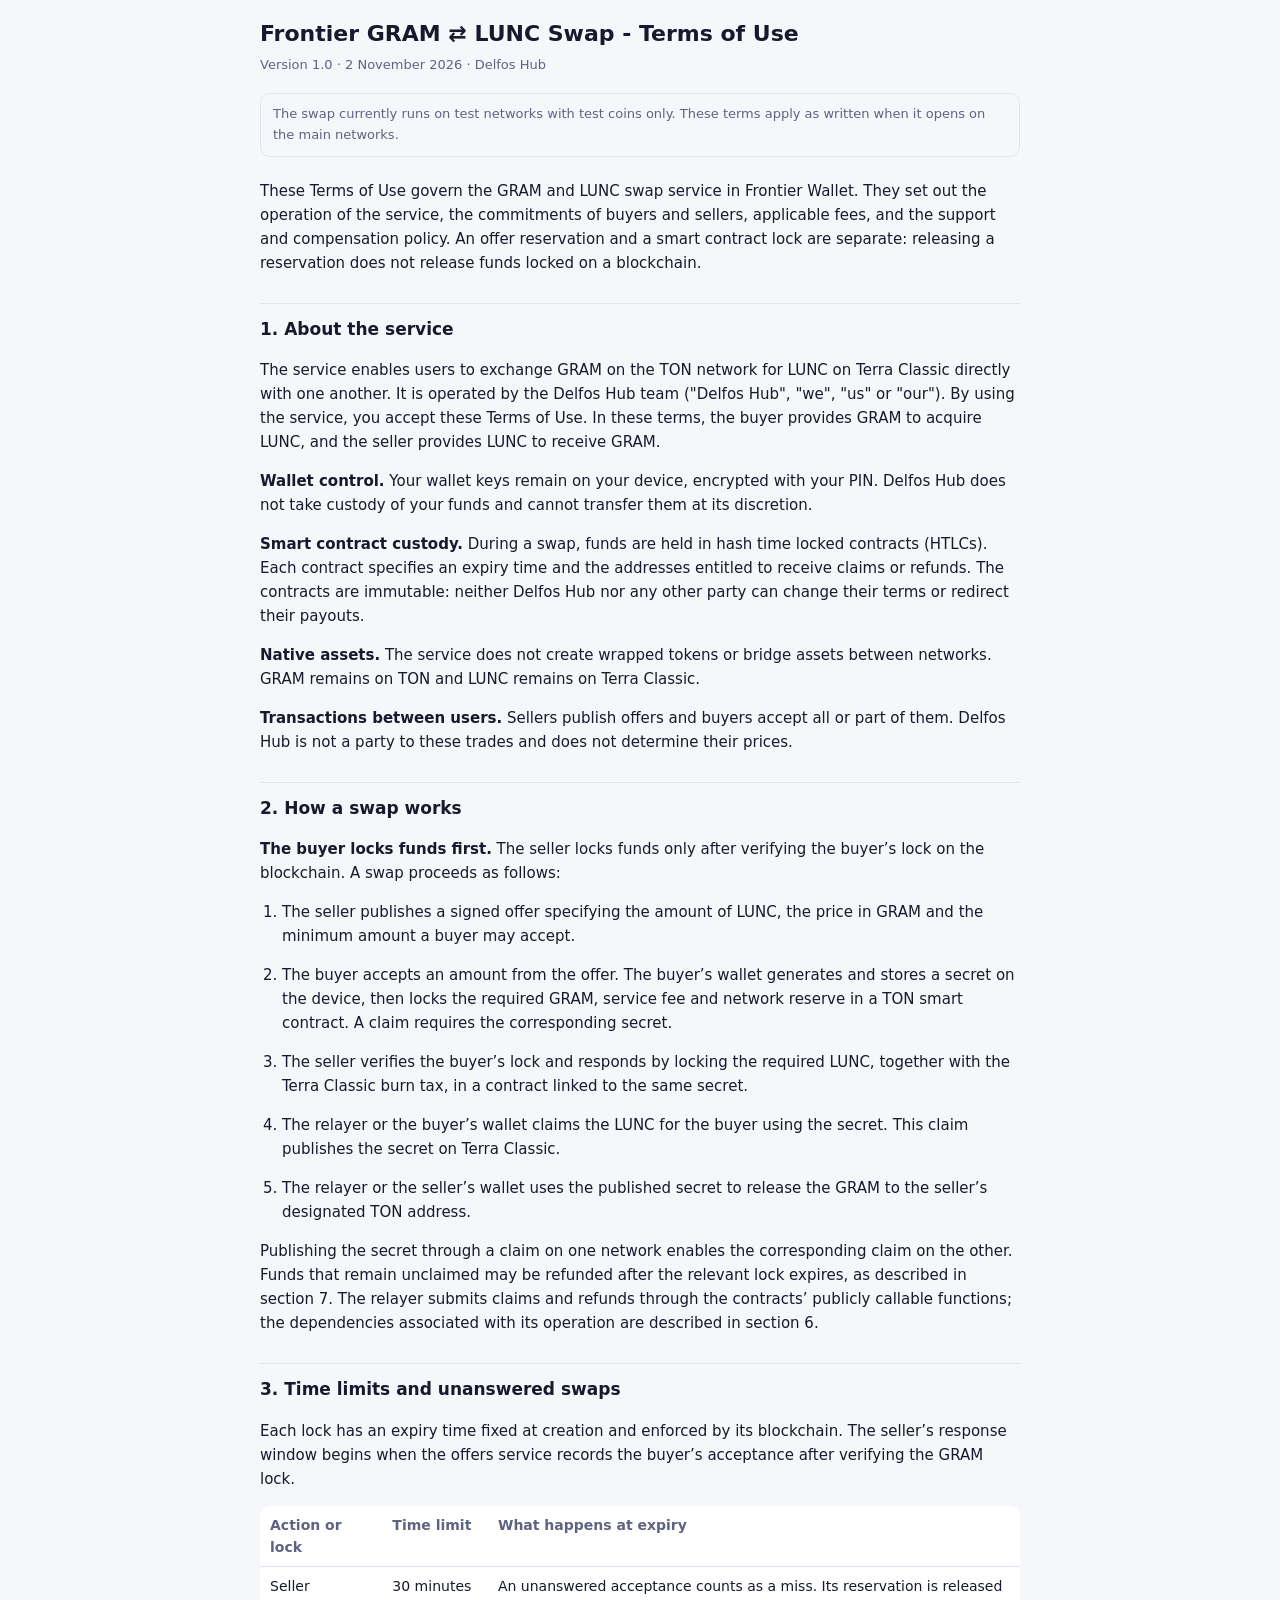
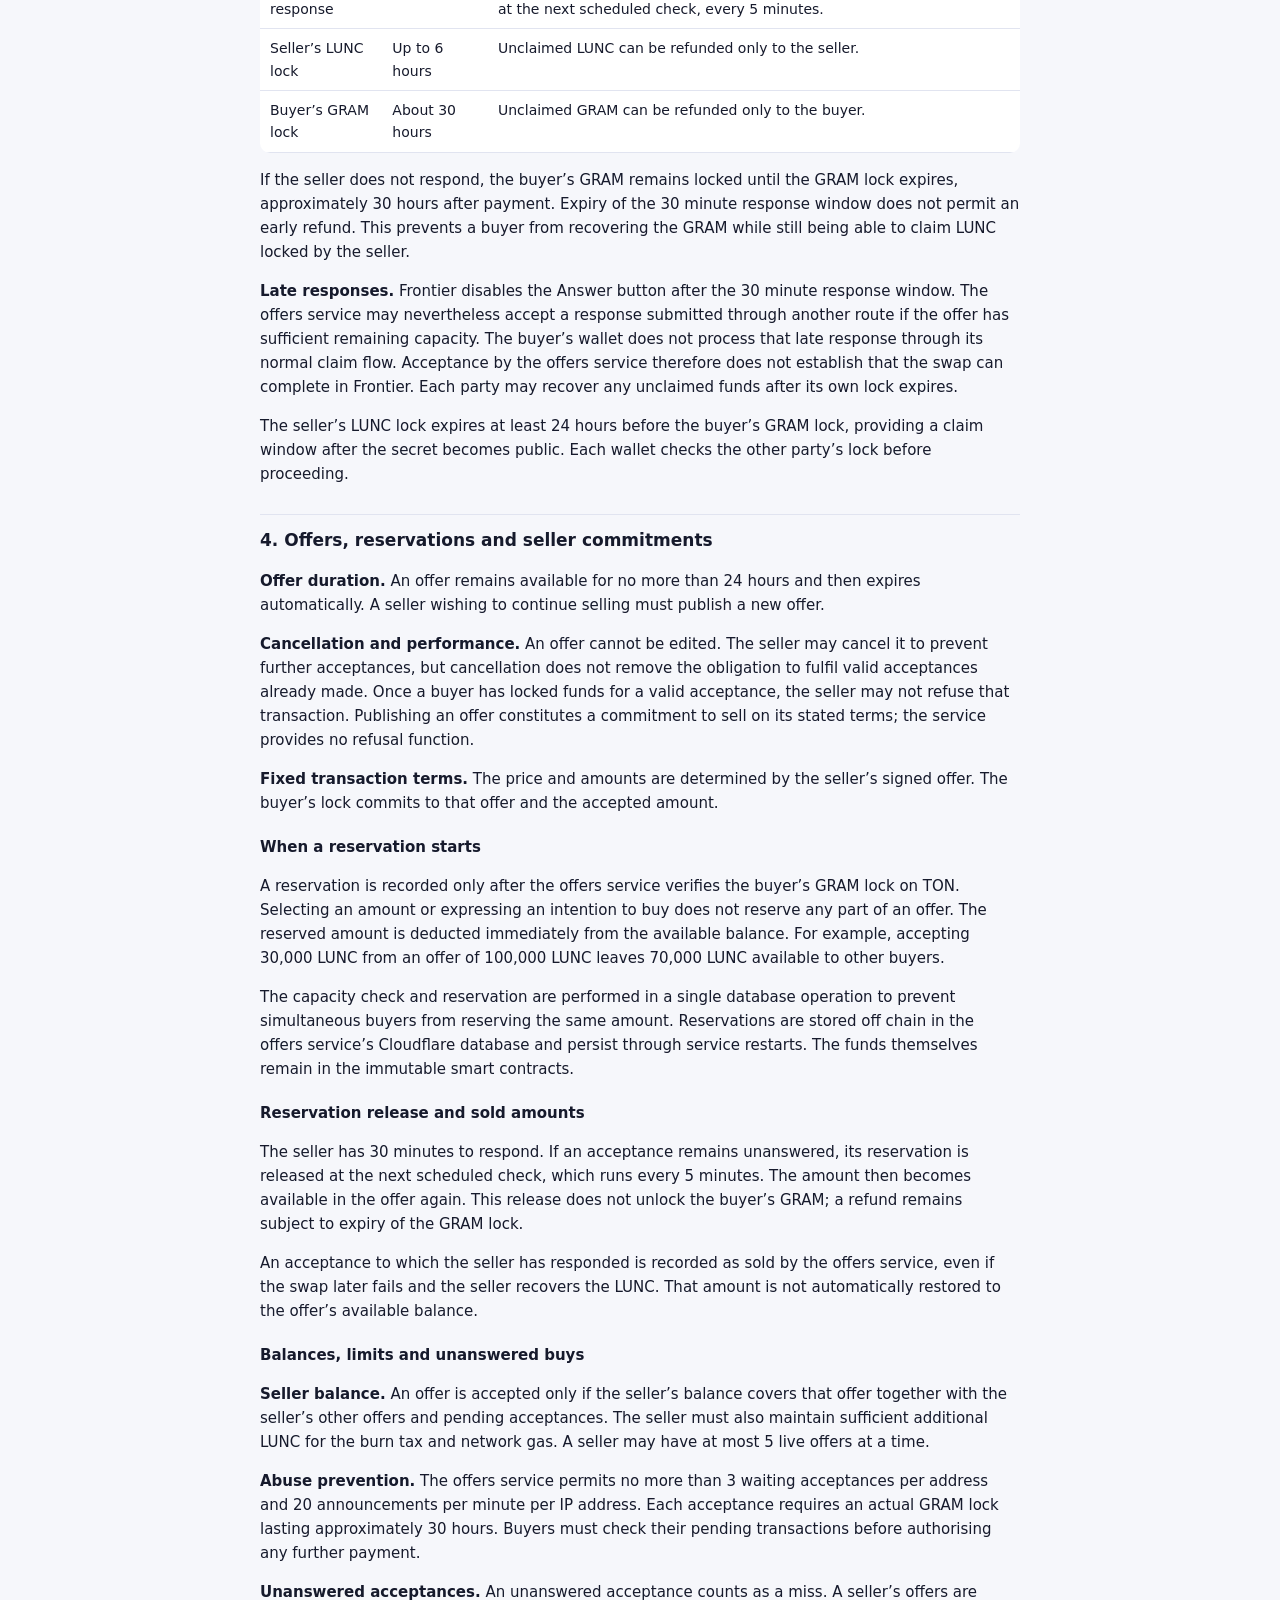
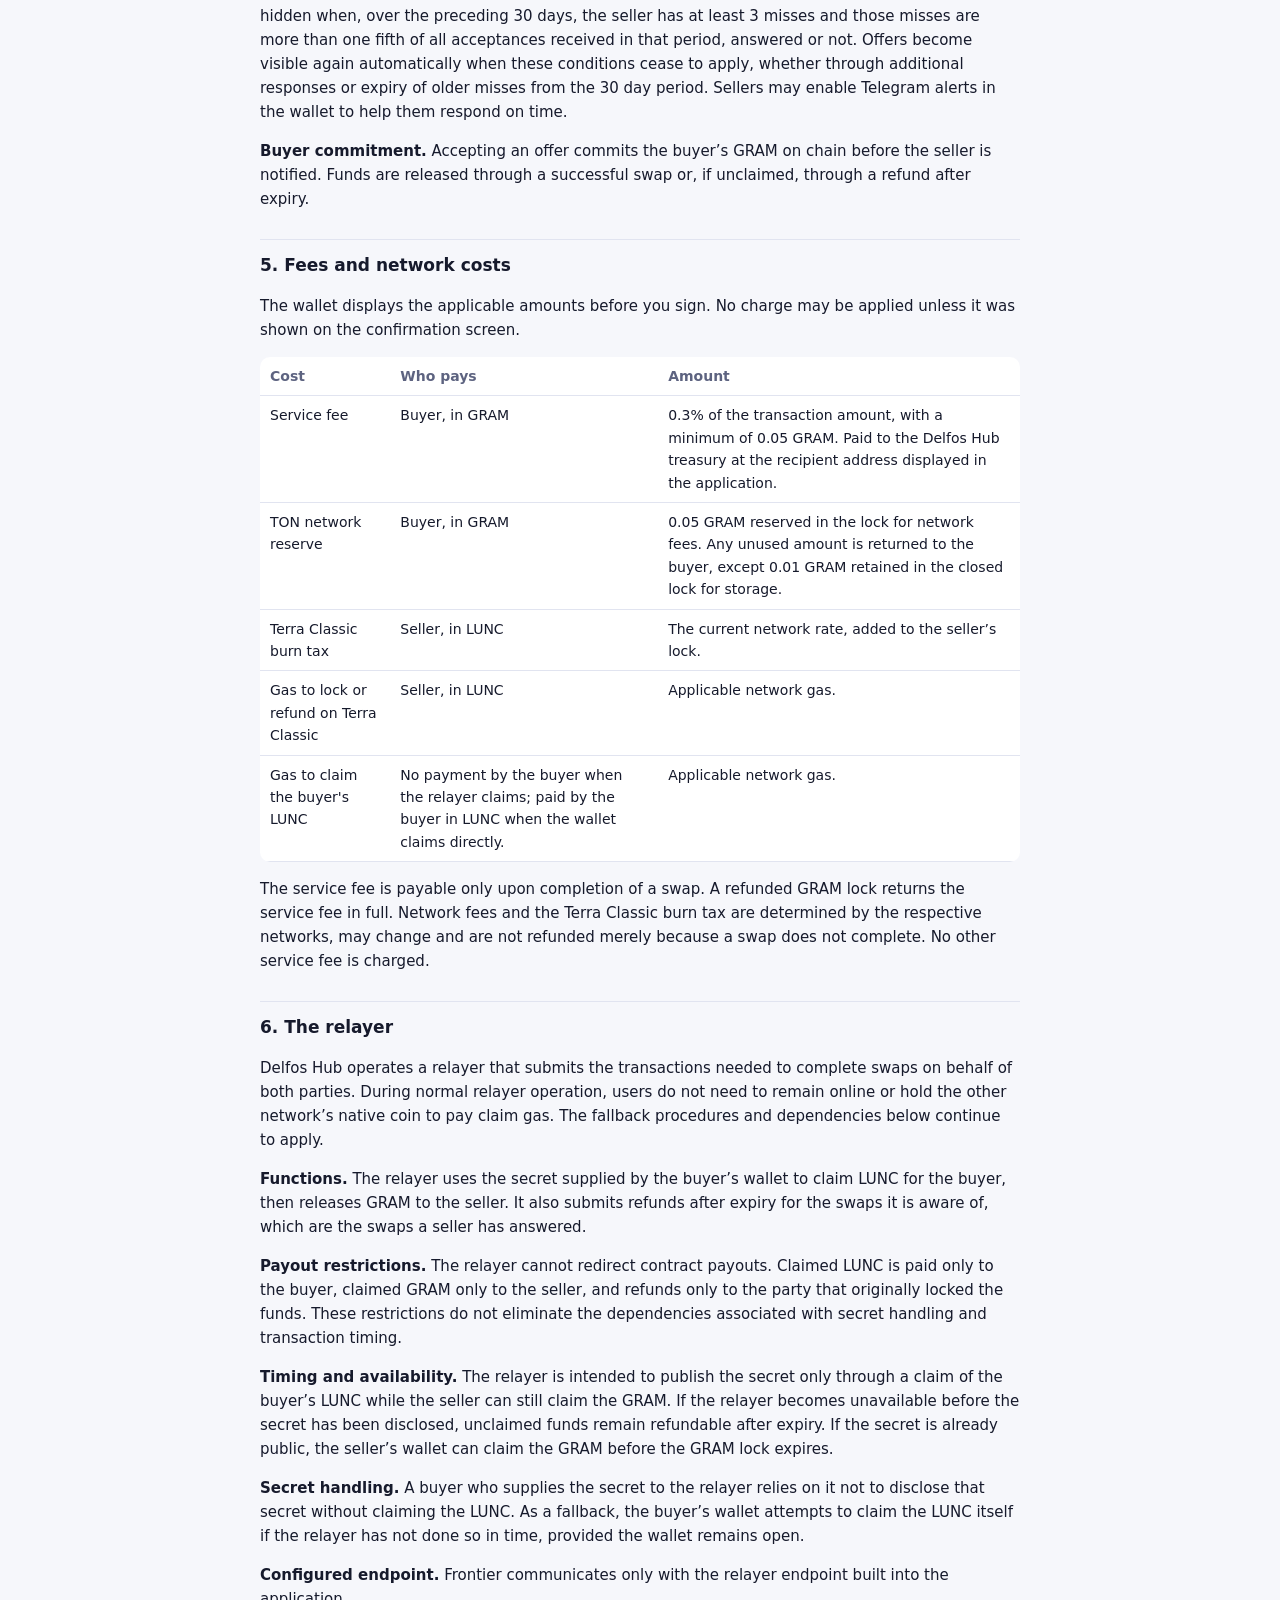
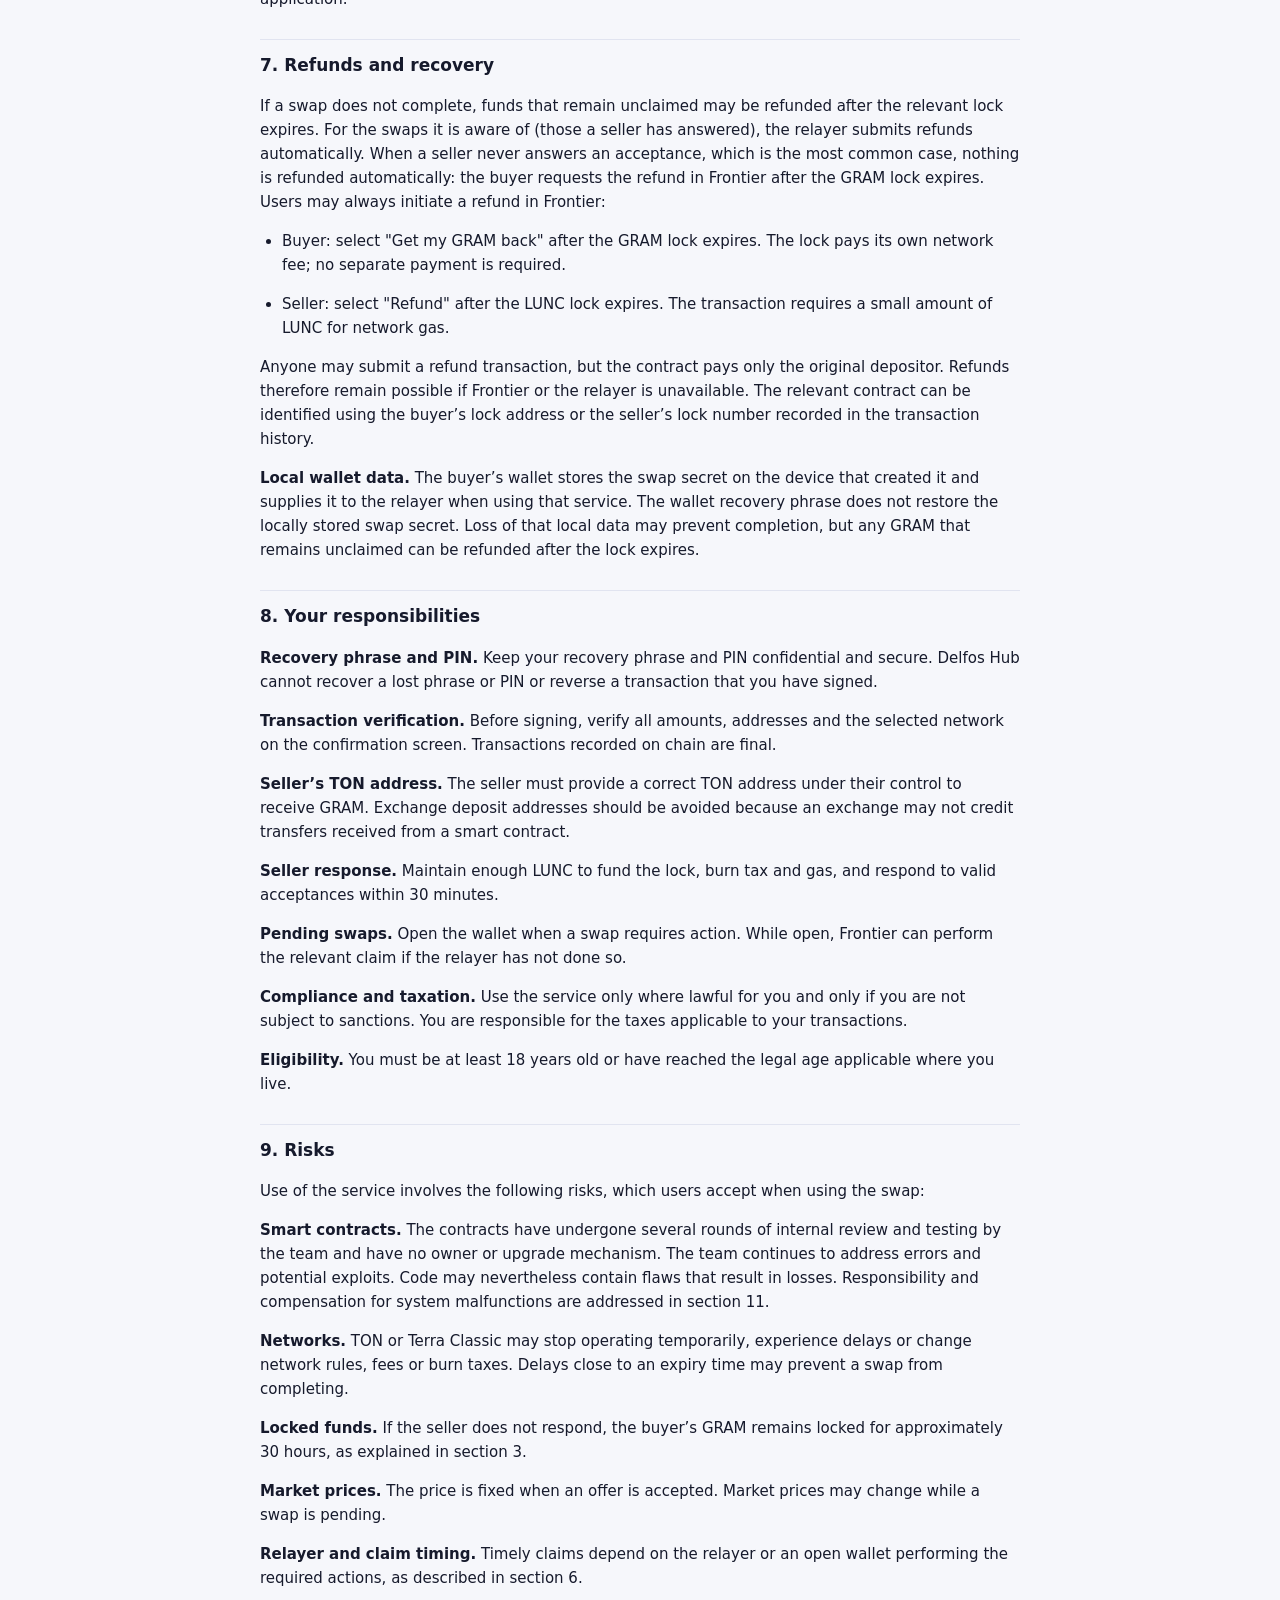
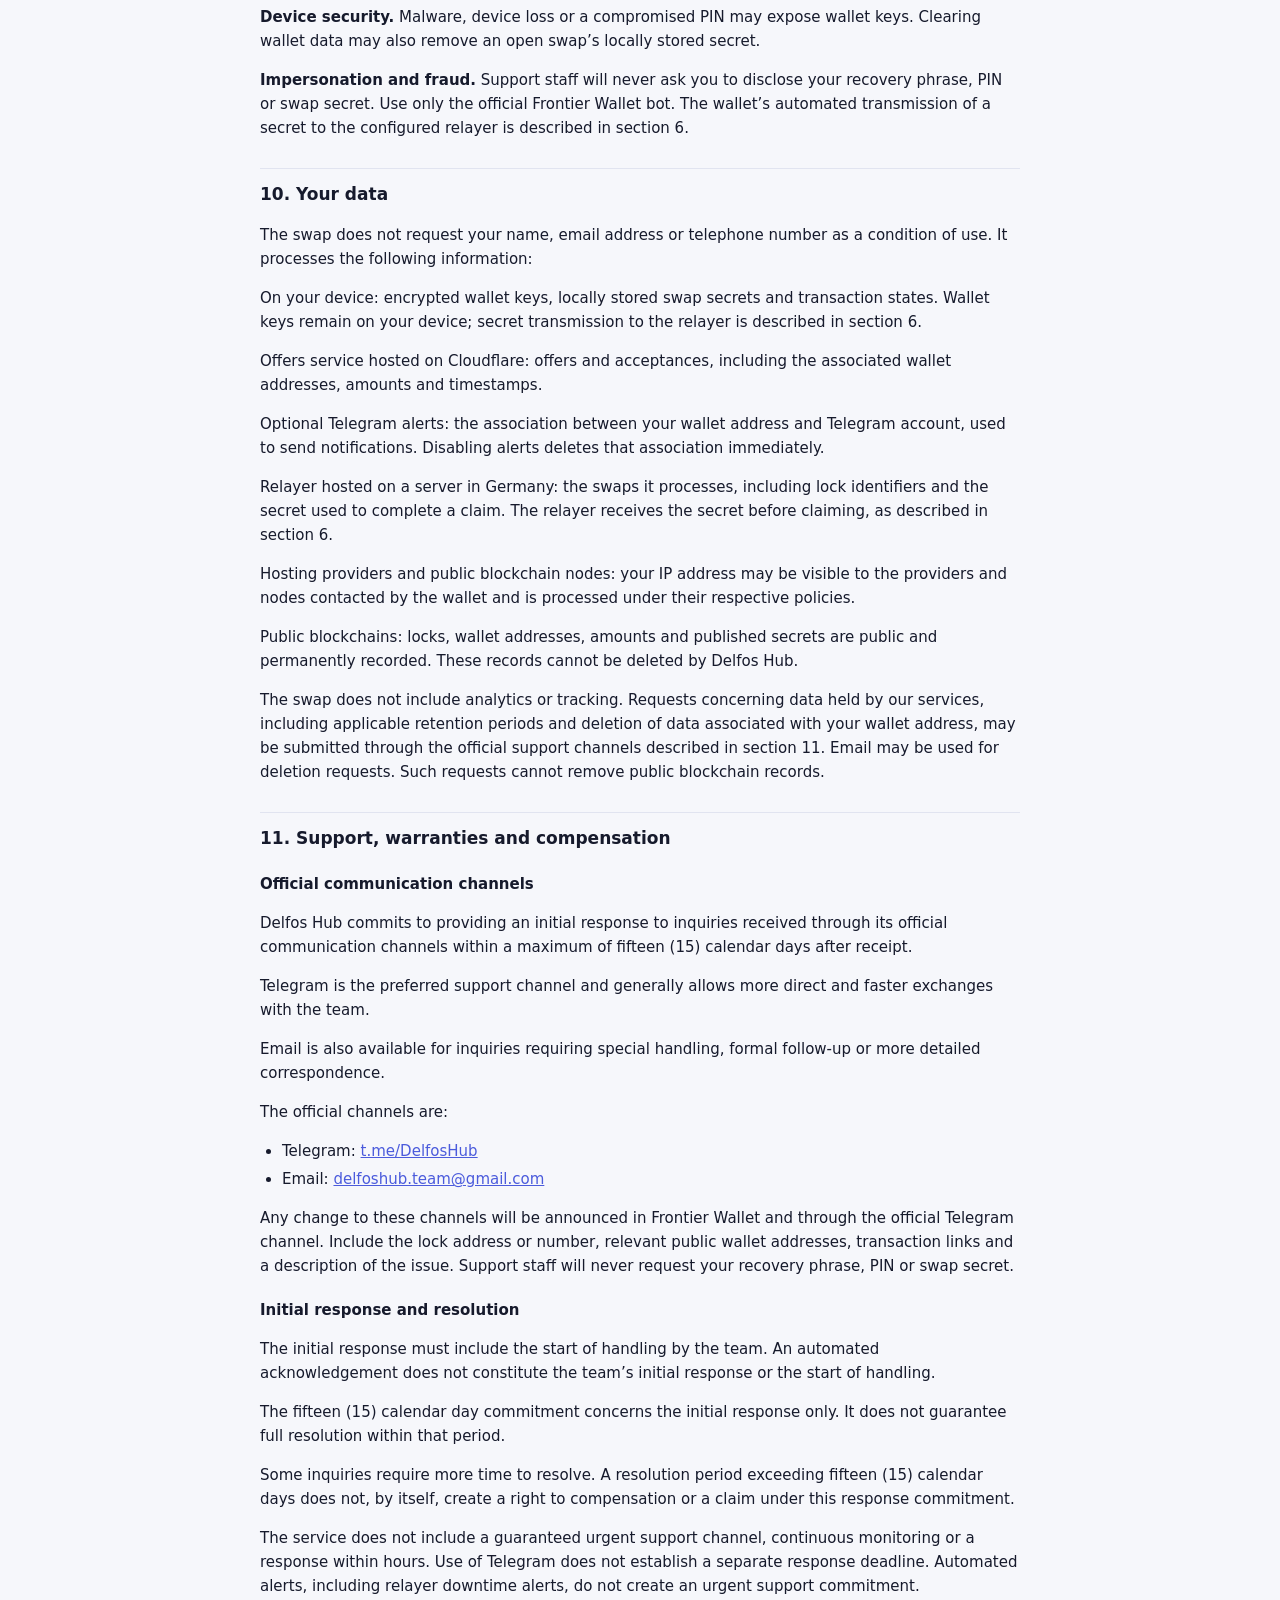
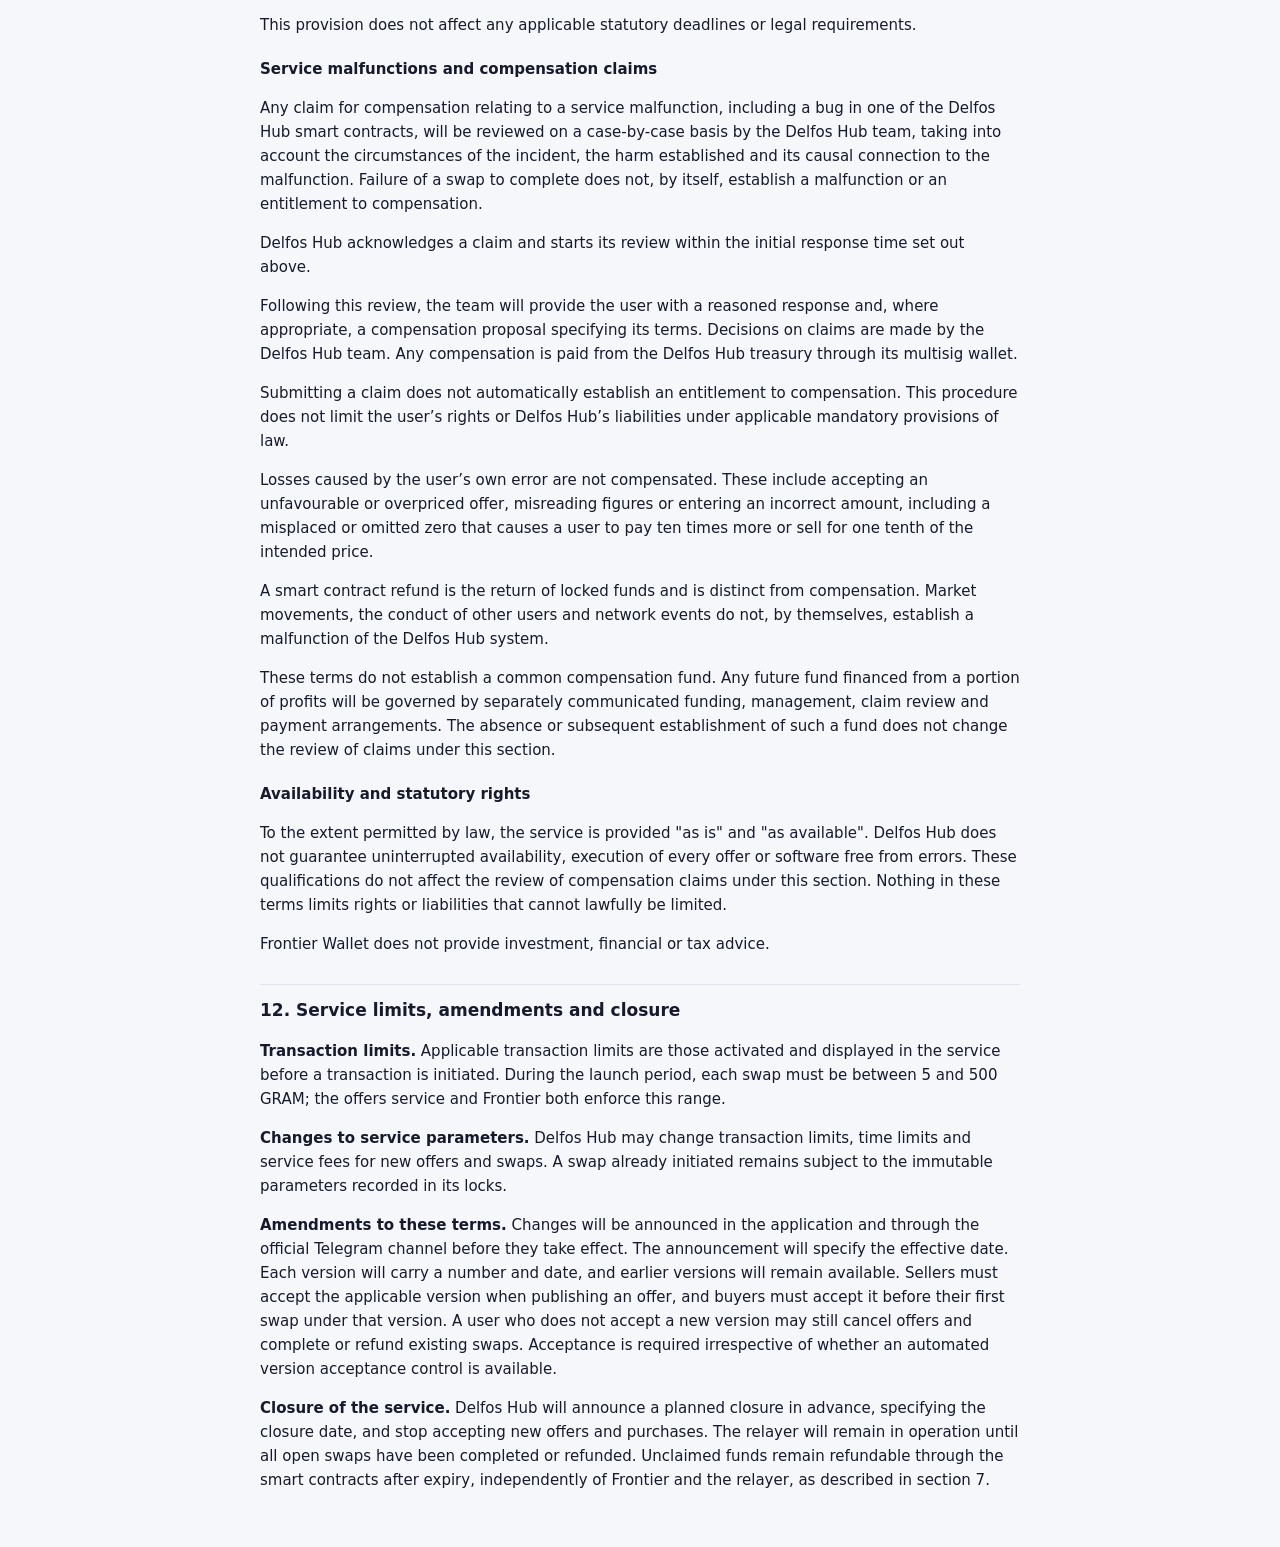
==== terms.html @ 20755d03 "Favicon from the browser extension's icons (16/32/48 and favicon.ico), the 128 one for the iPhone ho" ====
<!doctype html>
<html lang="en">
<head>
<meta charset="utf-8">
<meta name="viewport" content="width=device-width, initial-scale=1, viewport-fit=cover">
<meta name="color-scheme" content="dark light">
<title>Frontier GRAM ⇄ LUNC Swap - Terms of Use 1.0</title>
<link rel="icon" href="favicon.ico" sizes="any">
<link rel="icon" type="image/png" sizes="16x16" href="assets/icons/favicon-16.png">
<link rel="icon" type="image/png" sizes="32x32" href="assets/icons/favicon-32.png">
<link rel="icon" type="image/png" sizes="48x48" href="assets/icons/favicon-48.png">
<link rel="apple-touch-icon" href="assets/icons/favicon-128.png">
<style>
:root{--bg:#0b0d17;--card:#141828;--text:#e8eaf5;--muted:#9aa0bd;--line:#262c45;--accent:#7c8cff;--warn:#ffcf5c}
@media (prefers-color-scheme: light){:root{--bg:#f6f7fb;--card:#fff;--text:#161a2c;--muted:#5d6380;--line:#e1e4f0;--accent:#4b5bdc;--warn:#9a6a00}}
*{box-sizing:border-box}
html,body{margin:0;background:var(--bg);color:var(--text)}
body{font:15px/1.6 system-ui,-apple-system,"Segoe UI",Roboto,sans-serif;padding:calc(env(safe-area-inset-top,0px) + 20px) 16px calc(env(safe-area-inset-bottom,0px) + 40px)}
main{max-width:760px;margin:0 auto}
h1{font-size:22px;line-height:1.3;margin:0 0 6px}
.meta{color:var(--muted);font-size:13px;margin:0 0 18px}
h2{font-size:17px;margin:28px 0 8px;padding-top:12px;border-top:1px solid var(--line)}
p,li{color:var(--text)}
ul,ol{padding-left:22px}
li{margin:4px 0}
.tbl{overflow-x:auto;margin:12px 0}
table{border-collapse:collapse;width:100%;font-size:14px;background:var(--card);border-radius:10px;overflow:hidden}
th,td{text-align:left;vertical-align:top;padding:8px 10px;border-bottom:1px solid var(--line)}
th{color:var(--muted);font-weight:600}
h3{font-size:15px;margin:20px 0 6px}
.note{border:1px solid var(--line);color:var(--muted);border-radius:10px;padding:10px 12px;font-size:13px;margin:0 0 22px}
a{color:var(--accent)}
</style>
</head>
<body>
<main>
<h1>Frontier GRAM ⇄ LUNC Swap - Terms of Use</h1>
<p class="meta">Version 1.0 · 2 November 2026 · Delfos Hub</p>
<p class="note">The swap currently runs on test networks with test coins only. These terms apply as written when it opens on the main networks.</p>
<p>These Terms of Use govern the GRAM and LUNC swap service in Frontier
Wallet. They set out the operation of the service, the commitments of
buyers and sellers, applicable fees, and the support and compensation
policy. An offer reservation and a smart contract lock are separate:
releasing a reservation does not release funds locked on a
blockchain.</p>
<h2 id="1-about-the-service">1. About the service</h2>
<p>The service enables users to exchange GRAM on the TON network for
LUNC on Terra Classic directly with one another. It is operated by the
Delfos Hub team ("Delfos Hub", "we", "us" or "our"). By using the
service, you accept these Terms of Use. In these terms, the buyer
provides GRAM to acquire LUNC, and the seller provides LUNC to receive
GRAM.</p>
<p><strong>Wallet control.</strong> Your wallet keys remain on your
device, encrypted with your PIN. Delfos Hub does not take custody of
your funds and cannot transfer them at its discretion.</p>
<p><strong>Smart contract custody.</strong> During a swap, funds are
held in hash time locked contracts (HTLCs). Each contract specifies an
expiry time and the addresses entitled to receive claims or refunds. The
contracts are immutable: neither Delfos Hub nor any other party can
change their terms or redirect their payouts.</p>
<p><strong>Native assets.</strong> The service does not create wrapped
tokens or bridge assets between networks. GRAM remains on TON and LUNC
remains on Terra Classic.</p>
<p><strong>Transactions between users.</strong> Sellers publish offers
and buyers accept all or part of them. Delfos Hub is not a party to
these trades and does not determine their prices.</p>
<h2 id="2-how-a-swap-works">2. How a swap works</h2>
<p><strong>The buyer locks funds first.</strong> The seller locks funds
only after verifying the buyer’s lock on the blockchain. A swap proceeds
as follows:</p>
<ol type="1">
<li><p>The seller publishes a signed offer specifying the amount of
LUNC, the price in GRAM and the minimum amount a buyer may
accept.</p></li>
<li><p>The buyer accepts an amount from the offer. The buyer’s wallet
generates and stores a secret on the device, then locks the required
GRAM, service fee and network reserve in a TON smart contract. A claim
requires the corresponding secret.</p></li>
<li><p>The seller verifies the buyer’s lock and responds by locking the
required LUNC, together with the Terra Classic burn tax, in a contract
linked to the same secret.</p></li>
<li><p>The relayer or the buyer’s wallet claims the LUNC for the buyer
using the secret. This claim publishes the secret on Terra
Classic.</p></li>
<li><p>The relayer or the seller’s wallet uses the published secret to
release the GRAM to the seller’s designated TON address.</p></li>
</ol>
<p>Publishing the secret through a claim on one network enables the
corresponding claim on the other. Funds that remain unclaimed may be
refunded after the relevant lock expires, as described in section 7. The
relayer submits claims and refunds through the contracts’ publicly
callable functions; the dependencies associated with its operation are
described in section 6.</p>
<h2 id="3-time-limits-and-unanswered-swaps">3. Time limits and
unanswered swaps</h2>
<p>Each lock has an expiry time fixed at creation and enforced by its
blockchain. The seller’s response window begins when the offers service
records the buyer’s acceptance after verifying the GRAM lock.</p>
<div class="tbl"><table>
<thead>
<tr class="header">
<th><strong>Action or lock</strong></th>
<th><strong>Time limit</strong></th>
<th><strong>What happens at expiry</strong></th>
</tr>
</thead>
<tbody>
<tr class="odd">
<td>Seller response</td>
<td>30 minutes</td>
<td>An unanswered acceptance counts as a miss. Its reservation is
released at the next scheduled check, every 5 minutes.</td>
</tr>
<tr class="even">
<td>Seller’s LUNC lock</td>
<td>Up to 6 hours</td>
<td>Unclaimed LUNC can be refunded only to the seller.</td>
</tr>
<tr class="odd">
<td>Buyer’s GRAM lock</td>
<td>About 30 hours</td>
<td>Unclaimed GRAM can be refunded only to the buyer.</td>
</tr>
</tbody>
</table></div>
<p>If the seller does not respond, the buyer’s GRAM remains locked until
the GRAM lock expires, approximately 30 hours after payment. Expiry of
the 30 minute response window does not permit an early refund. This
prevents a buyer from recovering the GRAM while still being able to
claim LUNC locked by the seller.</p>
<p><strong>Late responses.</strong> Frontier disables the Answer button
after the 30 minute response window. The offers service may nevertheless
accept a response submitted through another route if the offer has
sufficient remaining capacity. The buyer’s wallet does not process that
late response through its normal claim flow. Acceptance by the offers
service therefore does not establish that the swap can complete in
Frontier. Each party may recover any unclaimed funds after its own lock
expires.</p>
<p>The seller’s LUNC lock expires at least 24 hours before the buyer’s
GRAM lock, providing a claim window after the secret becomes public.
Each wallet checks the other party’s lock before proceeding.</p>
<h2 id="4-offers-reservations-and-seller-commitments">4. Offers,
reservations and seller commitments</h2>
<p><strong>Offer duration.</strong> An offer remains available for no
more than 24 hours and then expires automatically. A seller wishing to
continue selling must publish a new offer.</p>
<p><strong>Cancellation and performance.</strong> An offer cannot be
edited. The seller may cancel it to prevent further acceptances, but
cancellation does not remove the obligation to fulfil valid acceptances
already made. Once a buyer has locked funds for a valid acceptance, the
seller may not refuse that transaction. Publishing an offer constitutes
a commitment to sell on its stated terms; the service provides no
refusal function.</p>
<p><strong>Fixed transaction terms.</strong> The price and amounts are
determined by the seller’s signed offer. The buyer’s lock commits to
that offer and the accepted amount.</p>
<h3 id="when-a-reservation-starts">When a reservation starts</h3>
<p>A reservation is recorded only after the offers service verifies the
buyer’s GRAM lock on TON. Selecting an amount or expressing an intention
to buy does not reserve any part of an offer. The reserved amount is
deducted immediately from the available balance. For example, accepting
30,000 LUNC from an offer of 100,000 LUNC leaves 70,000 LUNC available
to other buyers.</p>
<p>The capacity check and reservation are performed in a single database
operation to prevent simultaneous buyers from reserving the same amount.
Reservations are stored off chain in the offers service’s Cloudflare
database and persist through service restarts. The funds themselves
remain in the immutable smart contracts.</p>
<h3 id="reservation-release-and-sold-amounts">Reservation release and
sold amounts</h3>
<p>The seller has 30 minutes to respond. If an acceptance remains
unanswered, its reservation is released at the next scheduled check,
which runs every 5 minutes. The amount then becomes available in the
offer again. This release does not unlock the buyer’s GRAM; a refund
remains subject to expiry of the GRAM lock.</p>
<p>An acceptance to which the seller has responded is recorded as sold
by the offers service, even if the swap later fails and the seller
recovers the LUNC. That amount is not automatically restored to the
offer’s available balance.</p>
<h3 id="balances-limits-and-unanswered-buys">Balances, limits and
unanswered buys</h3>
<p><strong>Seller balance.</strong> An offer is accepted only if the
seller’s balance covers that offer together with the seller’s other
offers and pending acceptances. The seller must also maintain sufficient additional LUNC for the burn tax and network gas. A seller may have at most 5 live offers at a time.</p>
<p><strong>Abuse prevention.</strong> The offers service permits no more
than 3 waiting acceptances per address and 20 announcements per minute
per IP address. Each acceptance requires an actual GRAM lock lasting
approximately 30 hours. Buyers must check their pending transactions
before authorising any further payment.</p>
<p><strong>Unanswered acceptances.</strong> An unanswered acceptance
counts as a miss. A seller’s offers are hidden when, over the preceding
30 days, the seller has at least 3 misses and those misses are more than one fifth of all acceptances received in that period, answered or not. Offers become visible
again automatically when these conditions cease to apply, whether
through additional responses or expiry of older misses from the 30 day
period. Sellers may enable Telegram alerts in the wallet to help them
respond on time.</p>
<p><strong>Buyer commitment.</strong> Accepting an offer commits the
buyer’s GRAM on chain before the seller is notified. Funds are released
through a successful swap or, if unclaimed, through a refund after
expiry.</p>
<h2 id="5-fees-and-network-costs">5. Fees and network costs</h2>
<p>The wallet displays the applicable amounts before you sign. No charge
may be applied unless it was shown on the confirmation screen.</p>
<div class="tbl"><table>
<thead>
<tr class="header">
<th><strong>Cost</strong></th>
<th><strong>Who pays</strong></th>
<th><strong>Amount</strong></th>
</tr>
</thead>
<tbody>
<tr class="odd">
<td>Service fee</td>
<td>Buyer, in GRAM</td>
<td>0.3% of the transaction amount, with a minimum of 0.05 GRAM. Paid to
the Delfos Hub treasury at the recipient address displayed in the
application.</td>
</tr>
<tr class="even">
<td>TON network reserve</td>
<td>Buyer, in GRAM</td>
<td>0.05 GRAM reserved in the lock for network fees. Any unused amount
is returned to the buyer, except 0.01 GRAM retained in the closed lock
for storage.</td>
</tr>
<tr class="odd">
<td>Terra Classic burn tax</td>
<td>Seller, in LUNC</td>
<td>The current network rate, added to the seller’s lock.</td>
</tr>
<tr class="even">
<td>Gas to lock or refund on Terra Classic</td>
<td>Seller, in LUNC</td>
<td>Applicable network gas.</td>
</tr>
<tr class="odd">
<td>Gas to claim the buyer's LUNC</td>
<td>No payment by the buyer when the relayer claims; paid by the buyer
in LUNC when the wallet claims directly.</td>
<td>Applicable network gas.</td>
</tr>
</tbody>
</table></div>
<p>The service fee is payable only upon completion of a swap. A refunded
GRAM lock returns the service fee in full. Network fees and the Terra
Classic burn tax are determined by the respective networks, may change
and are not refunded merely because a swap does not complete. No other
service fee is charged.</p>
<h2 id="6-the-relayer">6. The relayer</h2>
<p>Delfos Hub operates a relayer that submits the transactions needed to
complete swaps on behalf of both parties. During normal relayer
operation, users do not need to remain online or hold the other
network’s native coin to pay claim gas. The fallback procedures and
dependencies below continue to apply.</p>
<p><strong>Functions.</strong> The relayer uses the secret supplied by
the buyer’s wallet to claim LUNC for the buyer, then releases GRAM to
the seller. It also submits refunds after expiry for the swaps it is aware of, which are the swaps a seller has answered.</p>
<p><strong>Payout restrictions.</strong> The relayer cannot redirect
contract payouts. Claimed LUNC is paid only to the buyer, claimed GRAM
only to the seller, and refunds only to the party that originally locked
the funds. These restrictions do not eliminate the dependencies
associated with secret handling and transaction timing.</p>
<p><strong>Timing and availability.</strong> The relayer is intended to
publish the secret only through a claim of the buyer’s LUNC while the
seller can still claim the GRAM. If the relayer becomes unavailable
before the secret has been disclosed, unclaimed funds remain refundable
after expiry. If the secret is already public, the seller’s wallet can
claim the GRAM before the GRAM lock expires.</p>
<p><strong>Secret handling.</strong> A buyer who supplies the secret to
the relayer relies on it not to disclose that secret without claiming
the LUNC. As a fallback, the buyer’s wallet attempts to claim the LUNC
itself if the relayer has not done so in time, provided the wallet
remains open.</p>
<p><strong>Configured endpoint.</strong> Frontier communicates only with
the relayer endpoint built into the application.</p>
<h2 id="7-refunds-and-recovery">7. Refunds and recovery</h2>
<p>If a swap does not complete, funds that remain unclaimed may be
refunded after the relevant lock expires. For the swaps it is aware of (those a seller has answered), the relayer submits refunds automatically. When a seller never answers an acceptance, which is the most common case, nothing is refunded automatically: the buyer requests the refund in Frontier after the GRAM lock expires. Users may always initiate a refund in Frontier:</p>
<ul>
<li><p>Buyer: select "Get my GRAM back" after the GRAM lock expires. The
lock pays its own network fee; no separate payment is required.</p></li>
<li><p>Seller: select "Refund" after the LUNC lock expires. The
transaction requires a small amount of LUNC for network gas.</p></li>
</ul>
<p>Anyone may submit a refund transaction, but the contract pays only
the original depositor. Refunds therefore remain possible if Frontier or
the relayer is unavailable. The relevant contract can be identified
using the buyer’s lock address or the seller’s lock number recorded in
the transaction history.</p>
<p><strong>Local wallet data.</strong> The buyer’s wallet stores the
swap secret on the device that created it and supplies it to the relayer
when using that service. The wallet recovery phrase does not restore the
locally stored swap secret. Loss of that local data may prevent
completion, but any GRAM that remains unclaimed can be refunded after
the lock expires.</p>
<h2 id="8-your-responsibilities">8. Your responsibilities</h2>
<p><strong>Recovery phrase and PIN.</strong> Keep your recovery phrase
and PIN confidential and secure. Delfos Hub cannot recover a lost phrase
or PIN or reverse a transaction that you have signed.</p>
<p><strong>Transaction verification.</strong> Before signing, verify all
amounts, addresses and the selected network on the confirmation screen.
Transactions recorded on chain are final.</p>
<p><strong>Seller’s TON address.</strong> The seller must provide a
correct TON address under their control to receive GRAM. Exchange
deposit addresses should be avoided because an exchange may not credit
transfers received from a smart contract.</p>
<p><strong>Seller response.</strong> Maintain enough LUNC to fund the
lock, burn tax and gas, and respond to valid acceptances within 30
minutes.</p>
<p><strong>Pending swaps.</strong> Open the wallet when a swap requires
action. While open, Frontier can perform the relevant claim if the
relayer has not done so.</p>
<p><strong>Compliance and taxation.</strong> Use the service only where
lawful for you and only if you are not subject to sanctions. You are
responsible for the taxes applicable to your transactions.</p>
<p><strong>Eligibility.</strong> You must be at least 18 years old or
have reached the legal age applicable where you live.</p>
<h2 id="9-risks">9. Risks</h2>
<p>Use of the service involves the following risks, which users accept
when using the swap:</p>
<p><strong>Smart contracts.</strong> The contracts have undergone
several rounds of internal review and testing by the team and have no
owner or upgrade mechanism. The team continues to address errors and
potential exploits. Code may nevertheless contain flaws that result in
losses. Responsibility and compensation for system malfunctions are
addressed in section 11.</p>
<p><strong>Networks.</strong> TON or Terra Classic may stop operating
temporarily, experience delays or change network rules, fees or burn
taxes. Delays close to an expiry time may prevent a swap from
completing.</p>
<p><strong>Locked funds.</strong> If the seller does not respond, the
buyer’s GRAM remains locked for approximately 30 hours, as explained in
section 3.</p>
<p><strong>Market prices.</strong> The price is fixed when an offer is
accepted. Market prices may change while a swap is pending.</p>
<p><strong>Relayer and claim timing.</strong> Timely claims depend on
the relayer or an open wallet performing the required actions, as
described in section 6.</p>
<p><strong>Device security.</strong> Malware, device loss or a
compromised PIN may expose wallet keys. Clearing wallet data may also
remove an open swap’s locally stored secret.</p>
<p><strong>Impersonation and fraud.</strong> Support staff will never
ask you to disclose your recovery phrase, PIN or swap secret. Use only
the official Frontier Wallet bot. The wallet’s automated transmission of
a secret to the configured relayer is described in section 6.</p>
<h2 id="10-your-data">10. Your data</h2>
<p>The swap does not request your name, email address or telephone
number as a condition of use. It processes the following
information:</p>
<p>On your device: encrypted wallet keys, locally stored swap secrets
and transaction states. Wallet keys remain on your device; secret
transmission to the relayer is described in section 6.</p>
<p>Offers service hosted on Cloudflare: offers and acceptances,
including the associated wallet addresses, amounts and timestamps.</p>
<p>Optional Telegram alerts: the association between your wallet address
and Telegram account, used to send notifications. Disabling alerts
deletes that association immediately.</p>
<p>Relayer hosted on a server in Germany: the swaps it processes,
including lock identifiers and the secret used to complete a claim. The
relayer receives the secret before claiming, as described in section
6.</p>
<p>Hosting providers and public blockchain nodes: your IP address may be
visible to the providers and nodes contacted by the wallet and is
processed under their respective policies.</p>
<p>Public blockchains: locks, wallet addresses, amounts and published
secrets are public and permanently recorded. These records cannot be
deleted by Delfos Hub.</p>
<p>The swap does not include analytics or tracking. Requests concerning
data held by our services, including applicable retention periods and
deletion of data associated with your wallet address, may be submitted
through the official support channels described in section 11. Email may
be used for deletion requests. Such requests cannot remove public
blockchain records.</p>
<h2 id="11-support-warranties-and-compensation">11. Support, warranties
and compensation</h2>
<h3 id="official-communication-channels">Official communication
channels</h3>
<p>Delfos Hub commits to providing an initial response to inquiries
received through its official communication channels within a maximum of
fifteen (15) calendar days after receipt.</p>
<p>Telegram is the preferred support channel and generally allows more
direct and faster exchanges with the team.</p>
<p>Email is also available for inquiries requiring special handling,
formal follow-up or more detailed correspondence.</p>
<p>The official channels are:</p>
<ul>
<li>Telegram: <a href="https://t.me/DelfosHub">t.me/DelfosHub</a></li>
<li>Email: <a href="mailto:delfoshub.team@gmail.com">delfoshub.team@gmail.com</a></li>
</ul>
<p>Any change to these channels will be announced in Frontier Wallet and
through the official Telegram channel. Include the lock address or
number, relevant public wallet addresses, transaction links and a
description of the issue. Support staff will never request your
recovery phrase, PIN or swap secret.</p>
<h3 id="initial-response-and-resolution">Initial response and
resolution</h3>
<p>The initial response must include the start of handling by the team.
An automated acknowledgement does not constitute the team’s initial
response or the start of handling.</p>
<p>The fifteen (15) calendar day commitment concerns the initial
response only. It does not guarantee full resolution within that
period.</p>
<p>Some inquiries require more time to resolve. A resolution period
exceeding fifteen (15) calendar days does not, by itself, create a right
to compensation or a claim under this response commitment.</p>
<p>The service does not include a guaranteed urgent support channel,
continuous monitoring or a response within hours. Use of Telegram does
not establish a separate response deadline. Automated alerts, including
relayer downtime alerts, do not create an urgent support commitment.</p>
<p>This provision does not affect any applicable statutory deadlines or
legal requirements.</p>
<h3 id="service-malfunctions-and-compensation-claims">Service
malfunctions and compensation claims</h3>
<p>Any claim for compensation relating to a service malfunction,
including a bug in one of the Delfos Hub smart contracts, will be
reviewed on a case-by-case basis by the Delfos Hub team, taking into
account the circumstances of the incident, the harm established and its
causal connection to the malfunction. Failure of a swap to complete
does not, by itself, establish a malfunction or an entitlement to
compensation.</p>
<p>Delfos Hub acknowledges a claim and starts its review within the
initial response time set out above.</p>
<p>Following this review, the team will provide the user with a reasoned
response and, where appropriate, a compensation proposal specifying its
terms. Decisions on claims are made by the Delfos Hub team. Any
compensation is paid from the Delfos Hub treasury through its multisig
wallet.</p>
<p>Submitting a claim does not automatically establish an entitlement to
compensation. This procedure does not limit the user’s rights or Delfos
Hub’s liabilities under applicable mandatory provisions of law.</p>
<p>Losses caused by the user’s own error are not compensated. These
include accepting an unfavourable or overpriced offer, misreading
figures or entering an incorrect amount, including a misplaced or
omitted zero that causes a user to pay ten times more or sell for one
tenth of the intended price.</p>
<p>A smart contract refund is the return of locked funds and is distinct
from compensation. Market movements, the conduct of other users and
network events do not, by themselves, establish a malfunction of the
Delfos Hub system.</p>
<p>These terms do not establish a common compensation fund. Any future
fund financed from a portion of profits will be governed by separately
communicated funding, management, claim review and payment arrangements.
The absence or subsequent establishment of such a fund does not change
the review of claims under this section.</p>
<h3 id="availability-and-statutory-rights">Availability and statutory
rights</h3>
<p>To the extent permitted by law, the service is provided "as is" and
"as available". Delfos Hub does not guarantee uninterrupted
availability, execution of every offer or software free from errors.
These qualifications do not affect the review of compensation claims
under this section. Nothing in these terms limits rights or
liabilities that cannot lawfully be limited.</p>
<p>Frontier Wallet does not provide investment, financial or tax
advice.</p>
<h2 id="12-service-limits-amendments-and-closure">12. Service limits,
amendments and closure</h2>
<p><strong>Transaction limits.</strong> Applicable transaction limits
are those activated and displayed in the service before a transaction is
initiated. During the launch period, each swap must be between 5 and 500 GRAM; the offers service and Frontier both enforce this range.</p>
<p><strong>Changes to service parameters.</strong> Delfos Hub may change
transaction limits, time limits and service fees for new offers and
swaps. A swap already initiated remains subject to the immutable
parameters recorded in its locks.</p>
<p><strong>Amendments to these terms.</strong> Changes will be announced
in the application and through the official Telegram channel before they
take effect. The announcement will specify the effective date. Each
version will carry a number and date, and earlier versions will remain
available. Sellers must accept the applicable version when publishing an
offer, and buyers must accept it before their first swap under that
version. A user who does not accept a new version may still cancel
offers and complete or refund existing swaps. Acceptance is required
irrespective of whether an automated version acceptance control is
available.</p>
<p><strong>Closure of the service.</strong> Delfos Hub will announce a
planned closure in advance, specifying the closure date, and stop
accepting new offers and purchases. The relayer will remain in operation
until all open swaps have been completed or refunded. Unclaimed funds
remain refundable through the smart contracts after expiry,
independently of Frontier and the relayer, as described in section
7.</p>

</main>
</body>
</html>
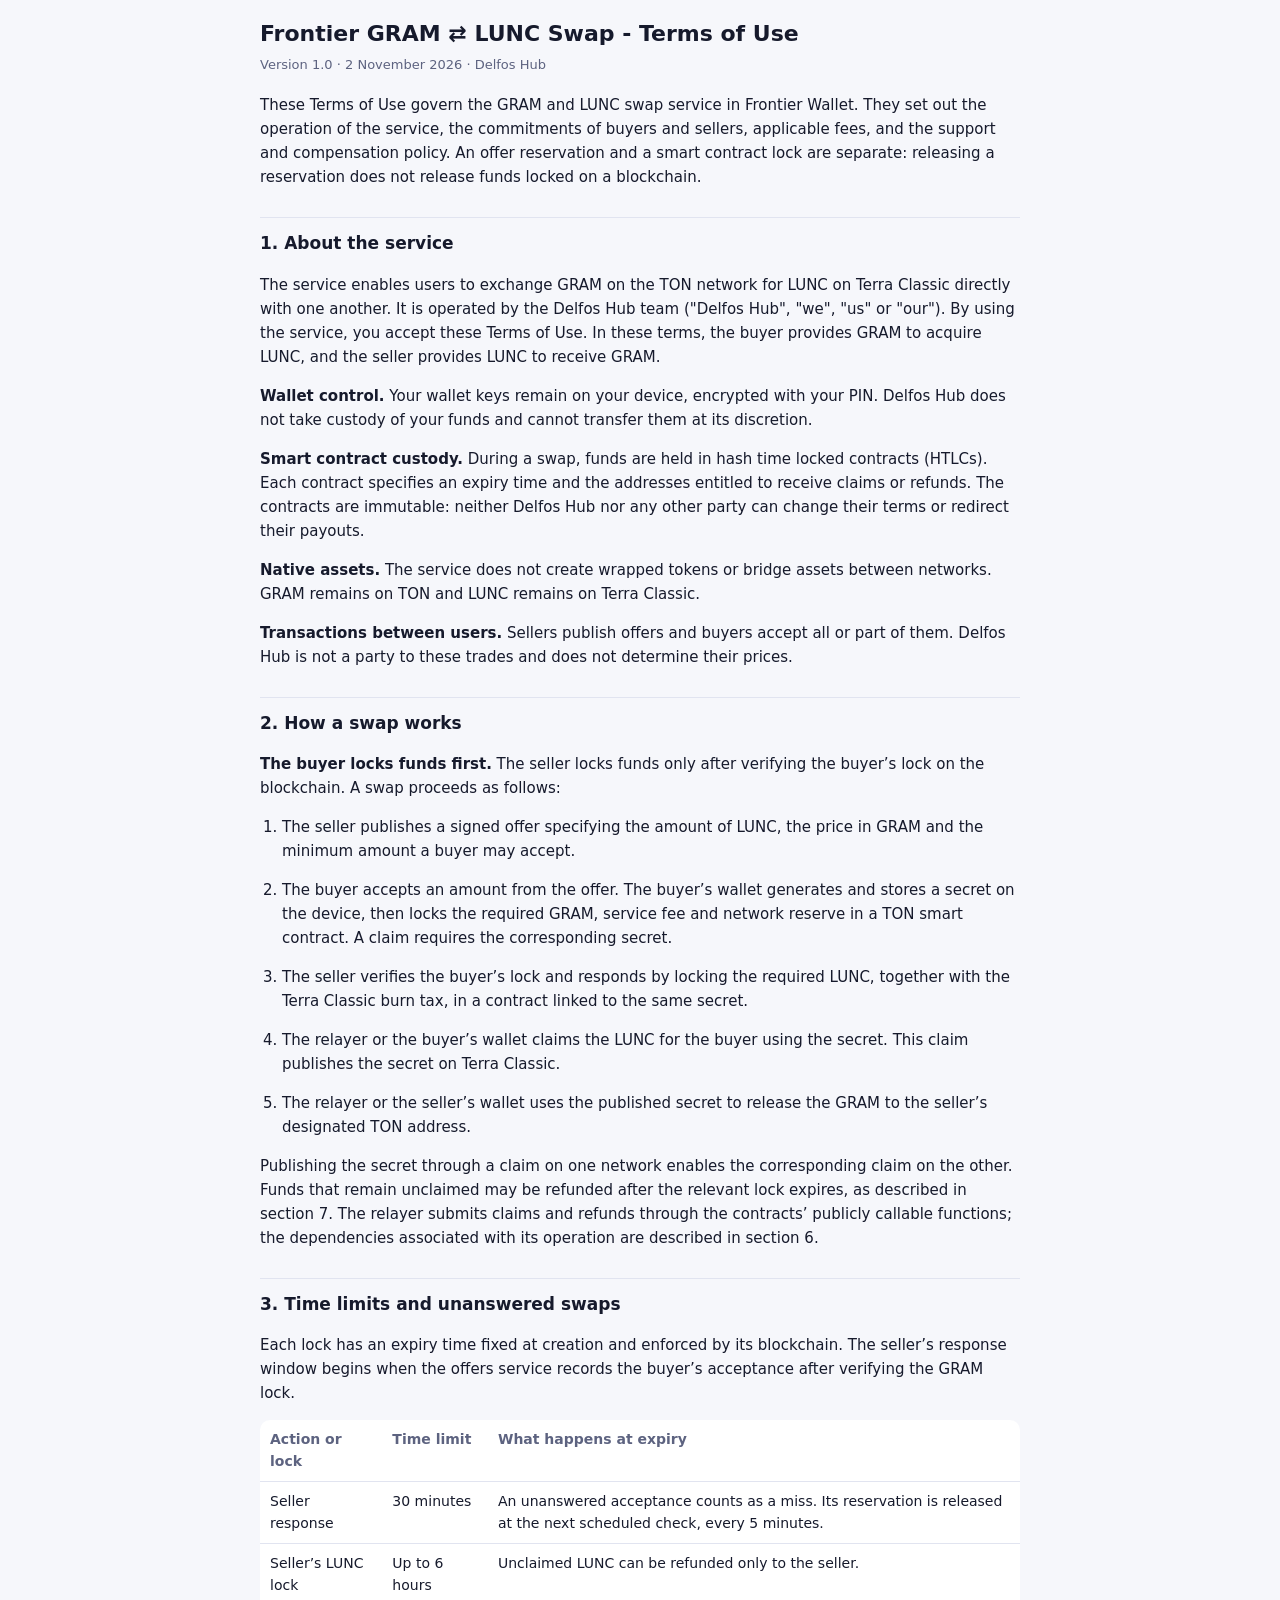
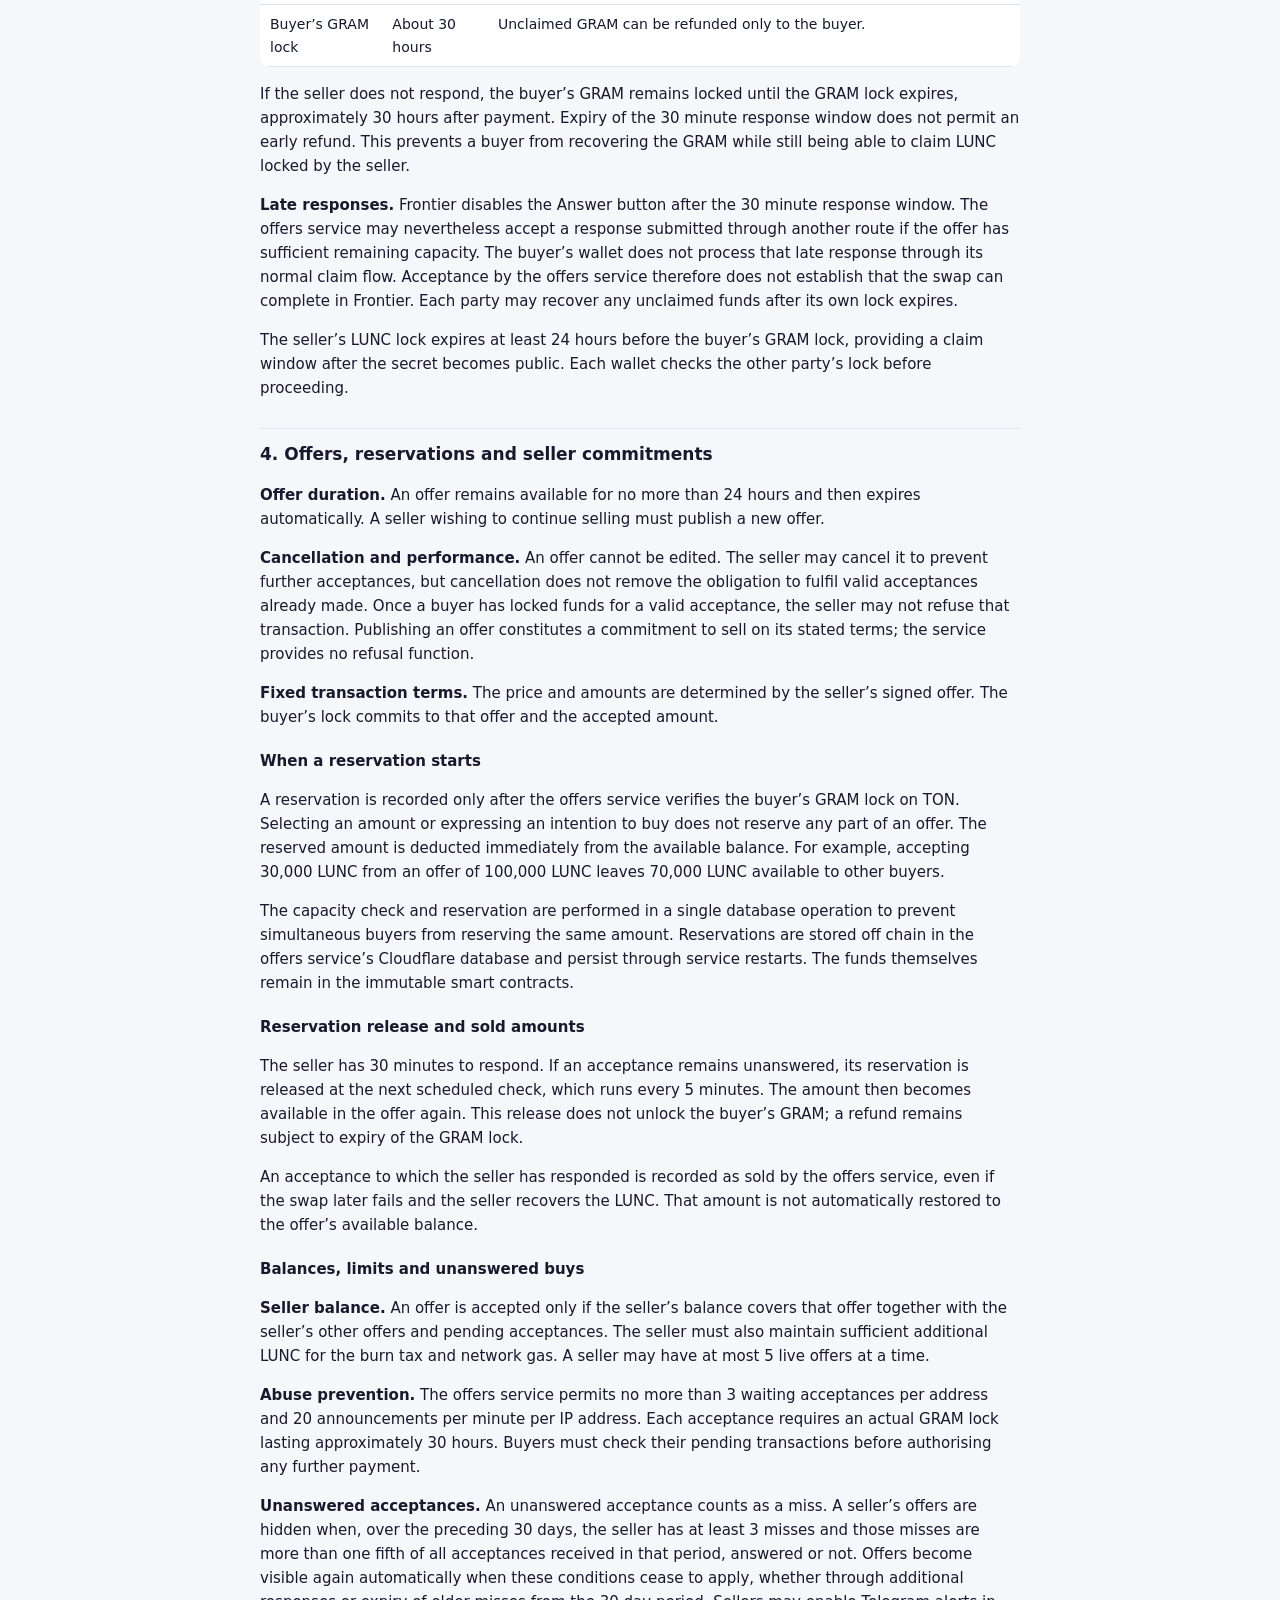
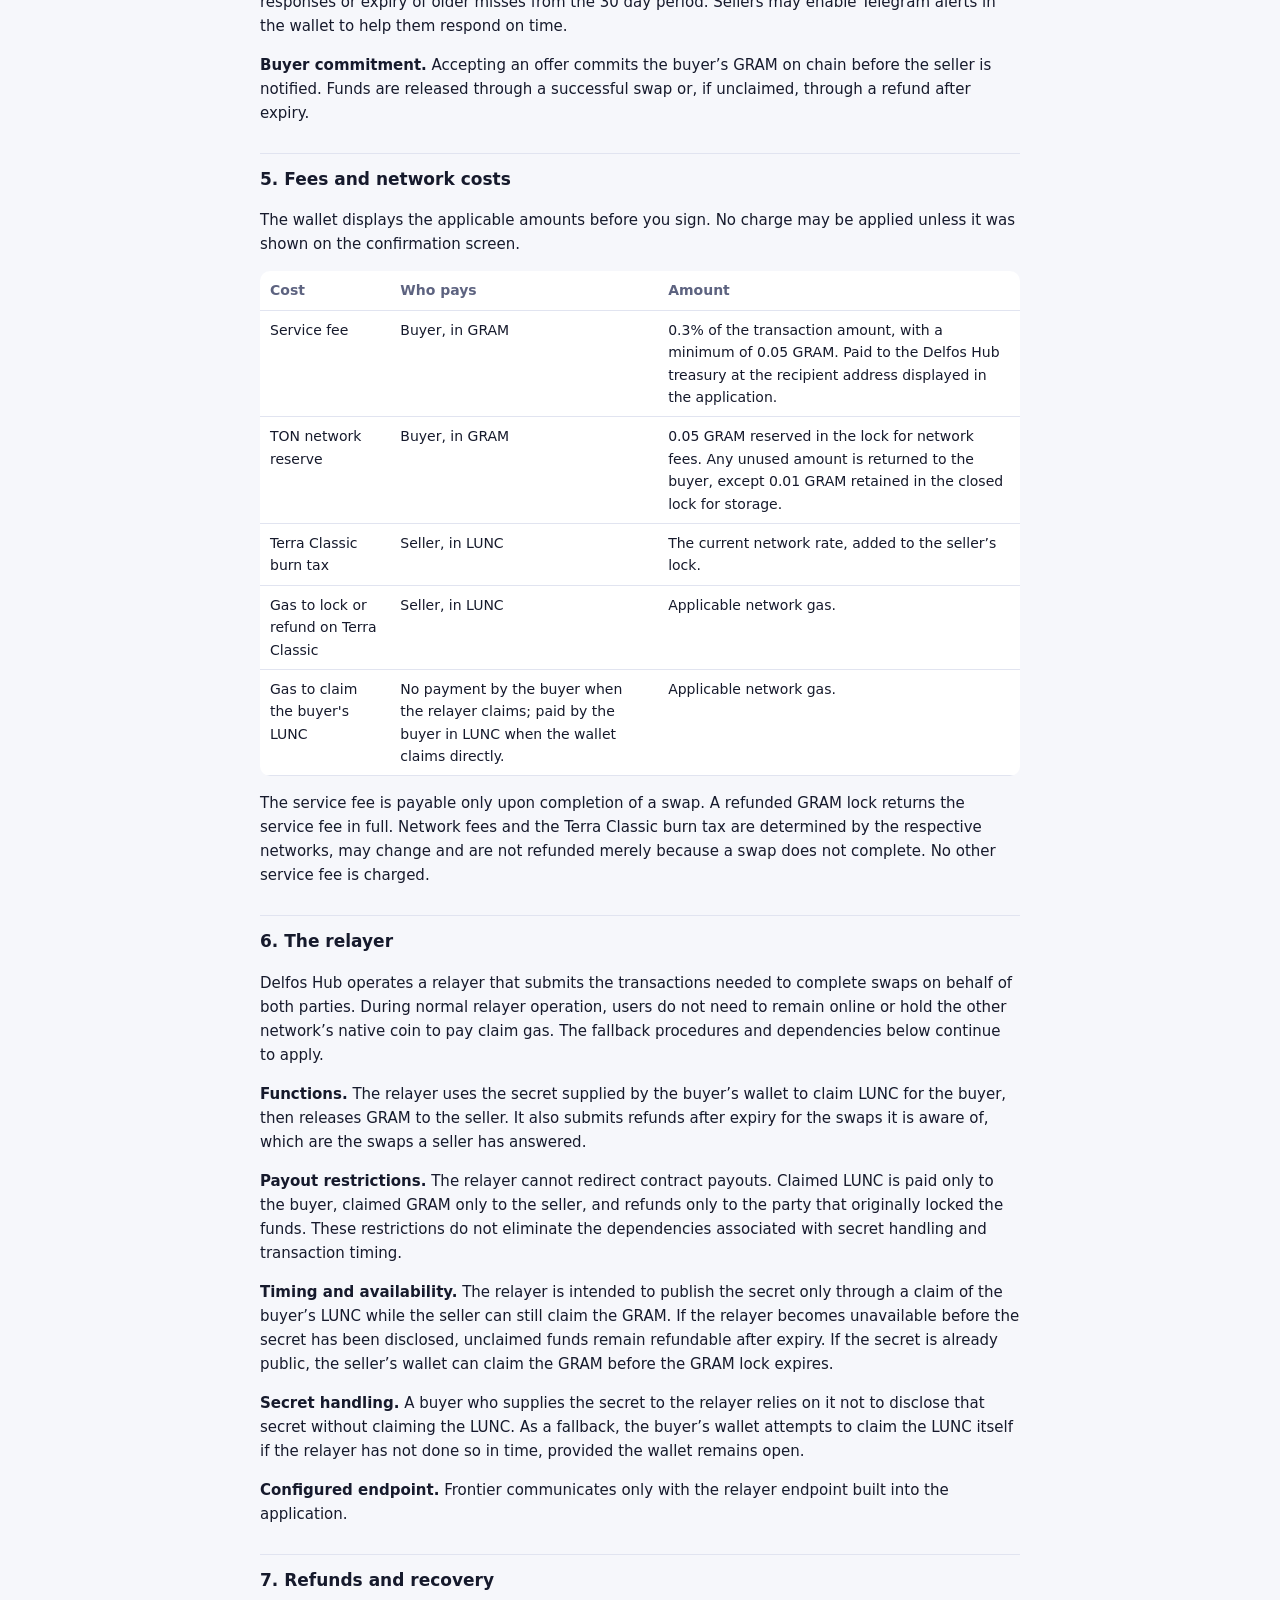
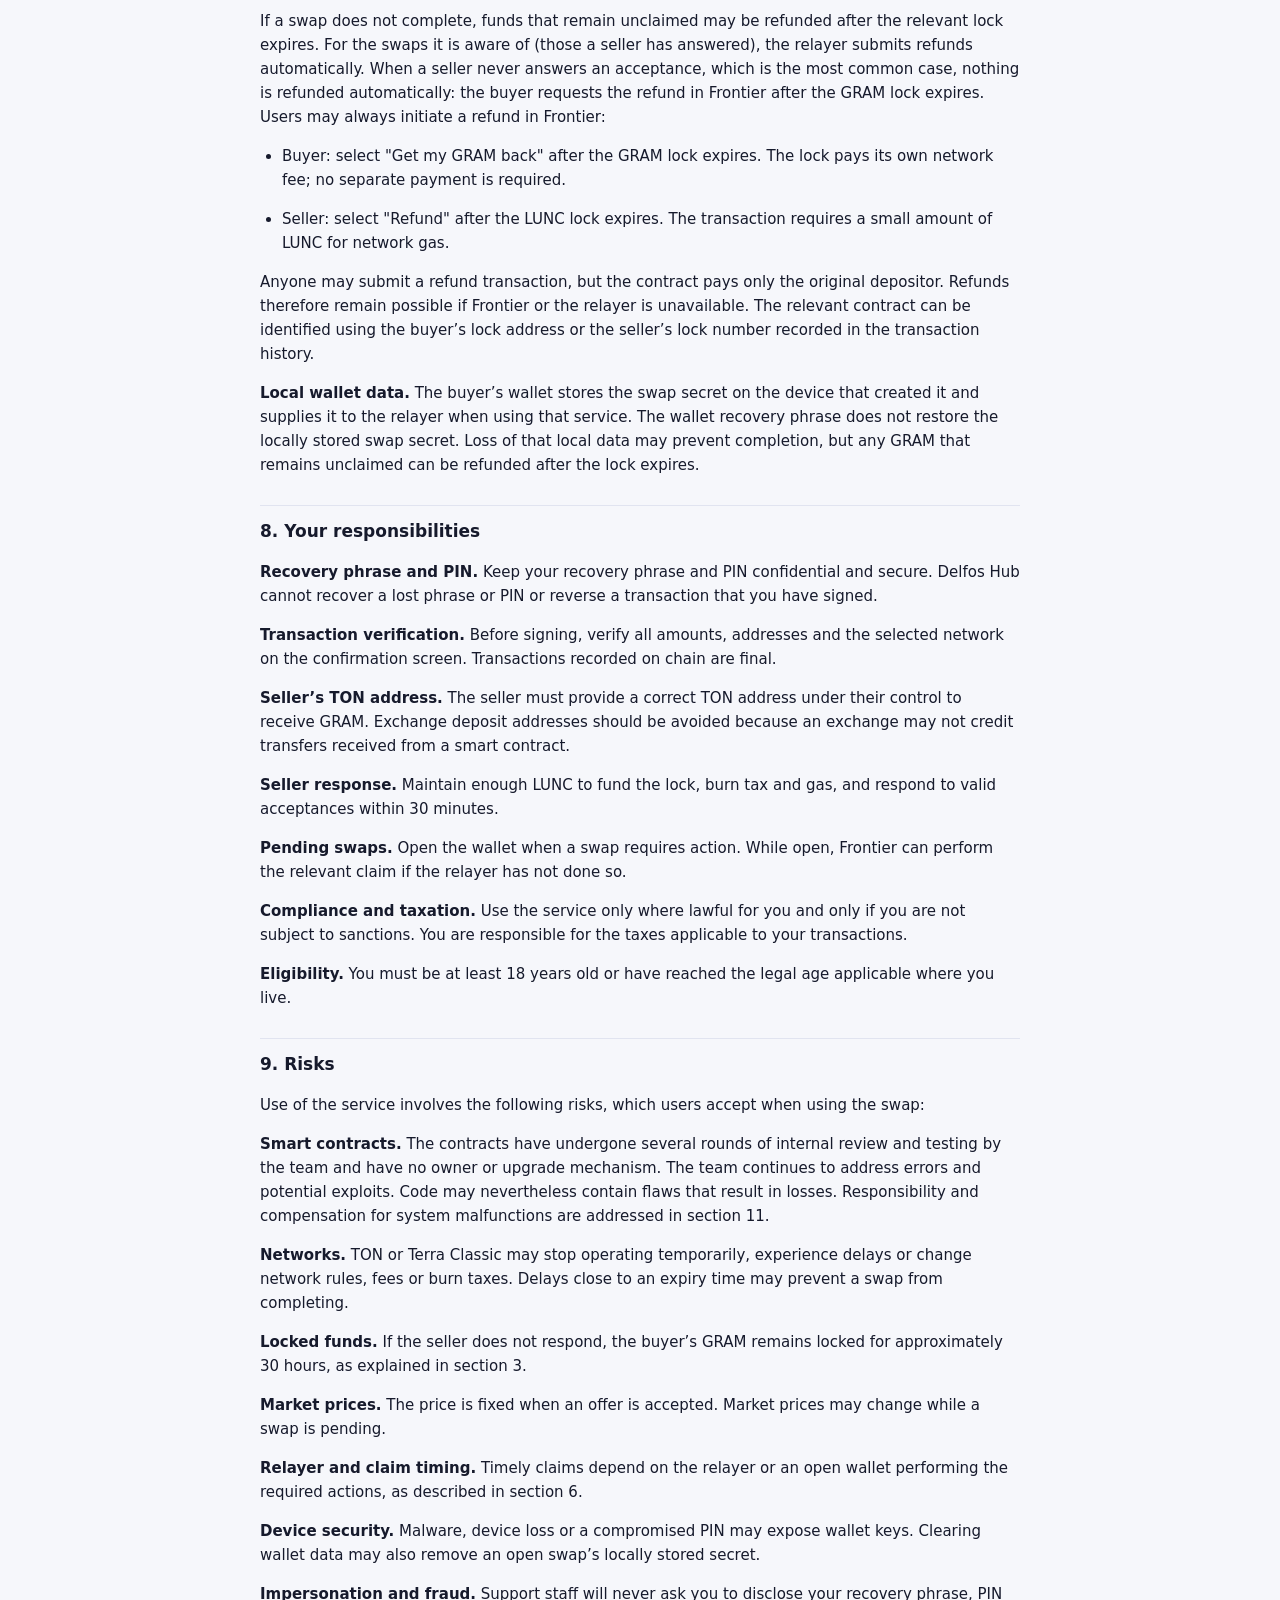
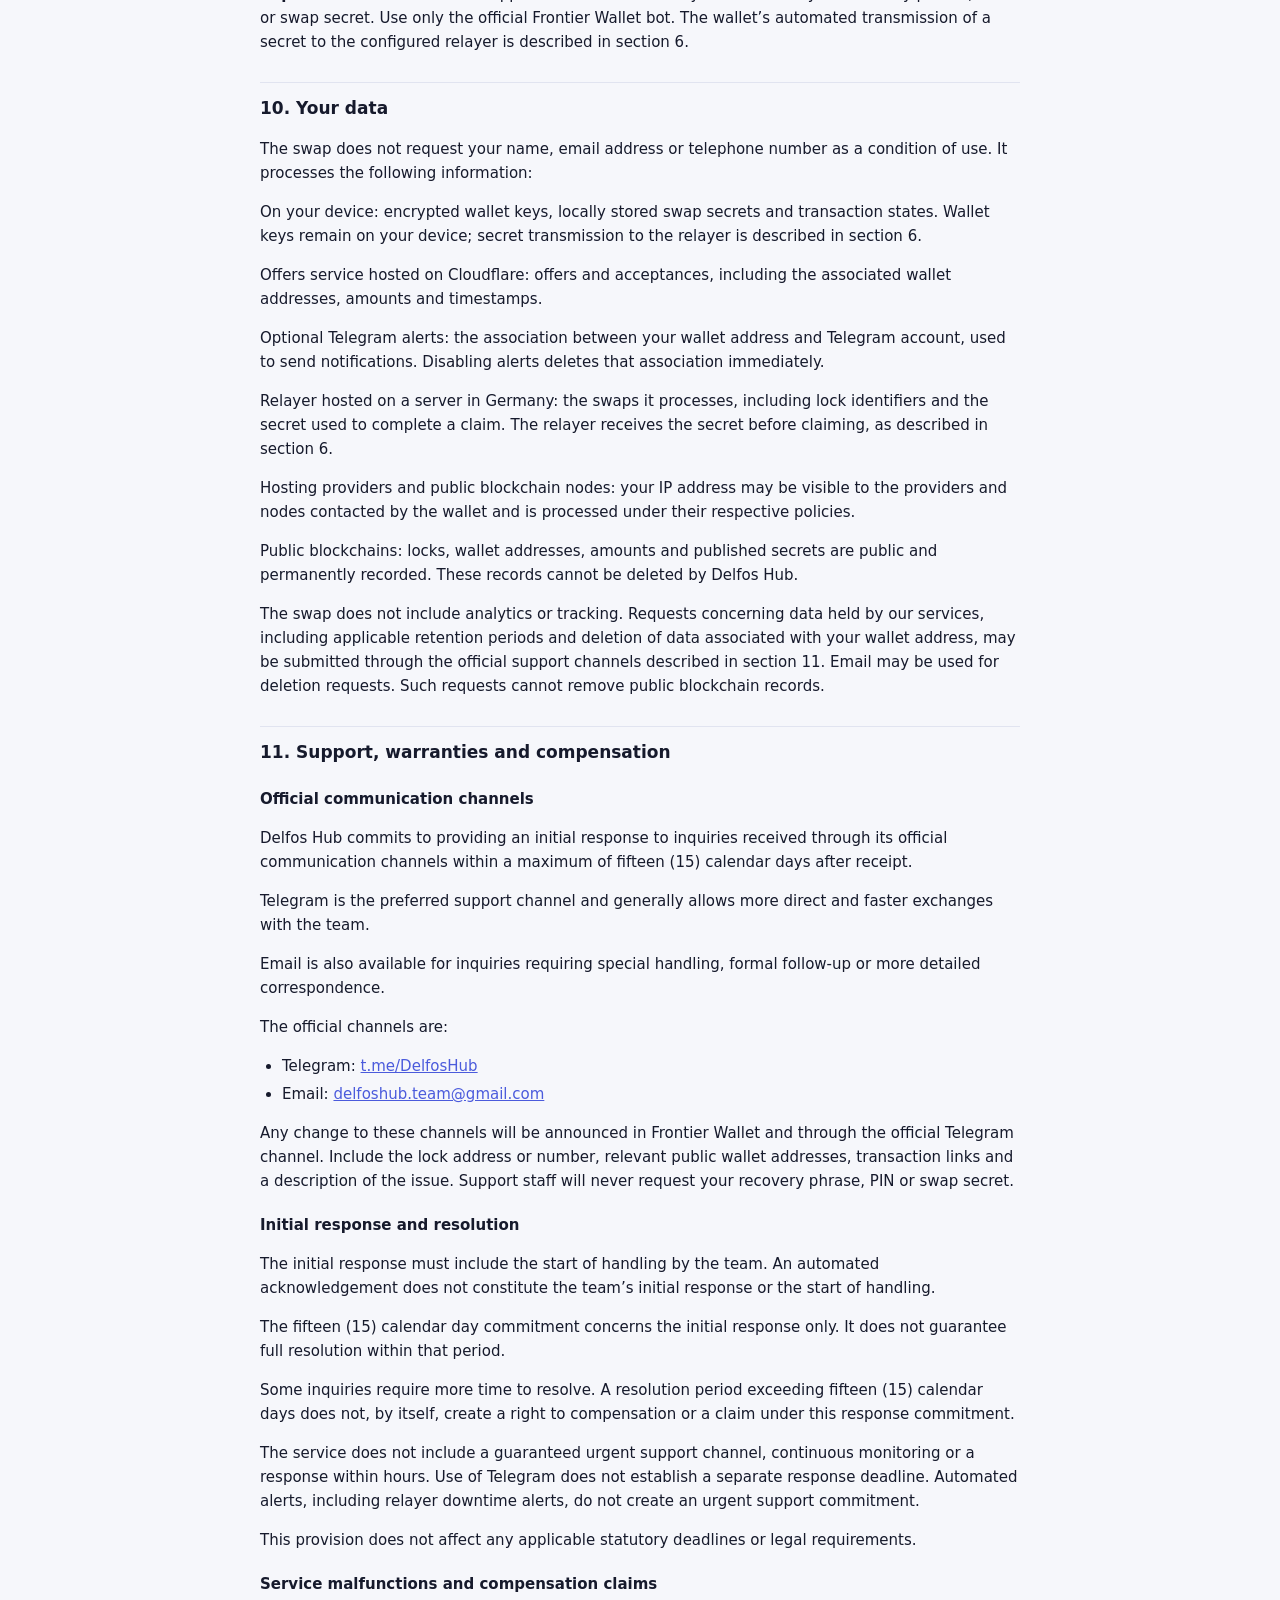
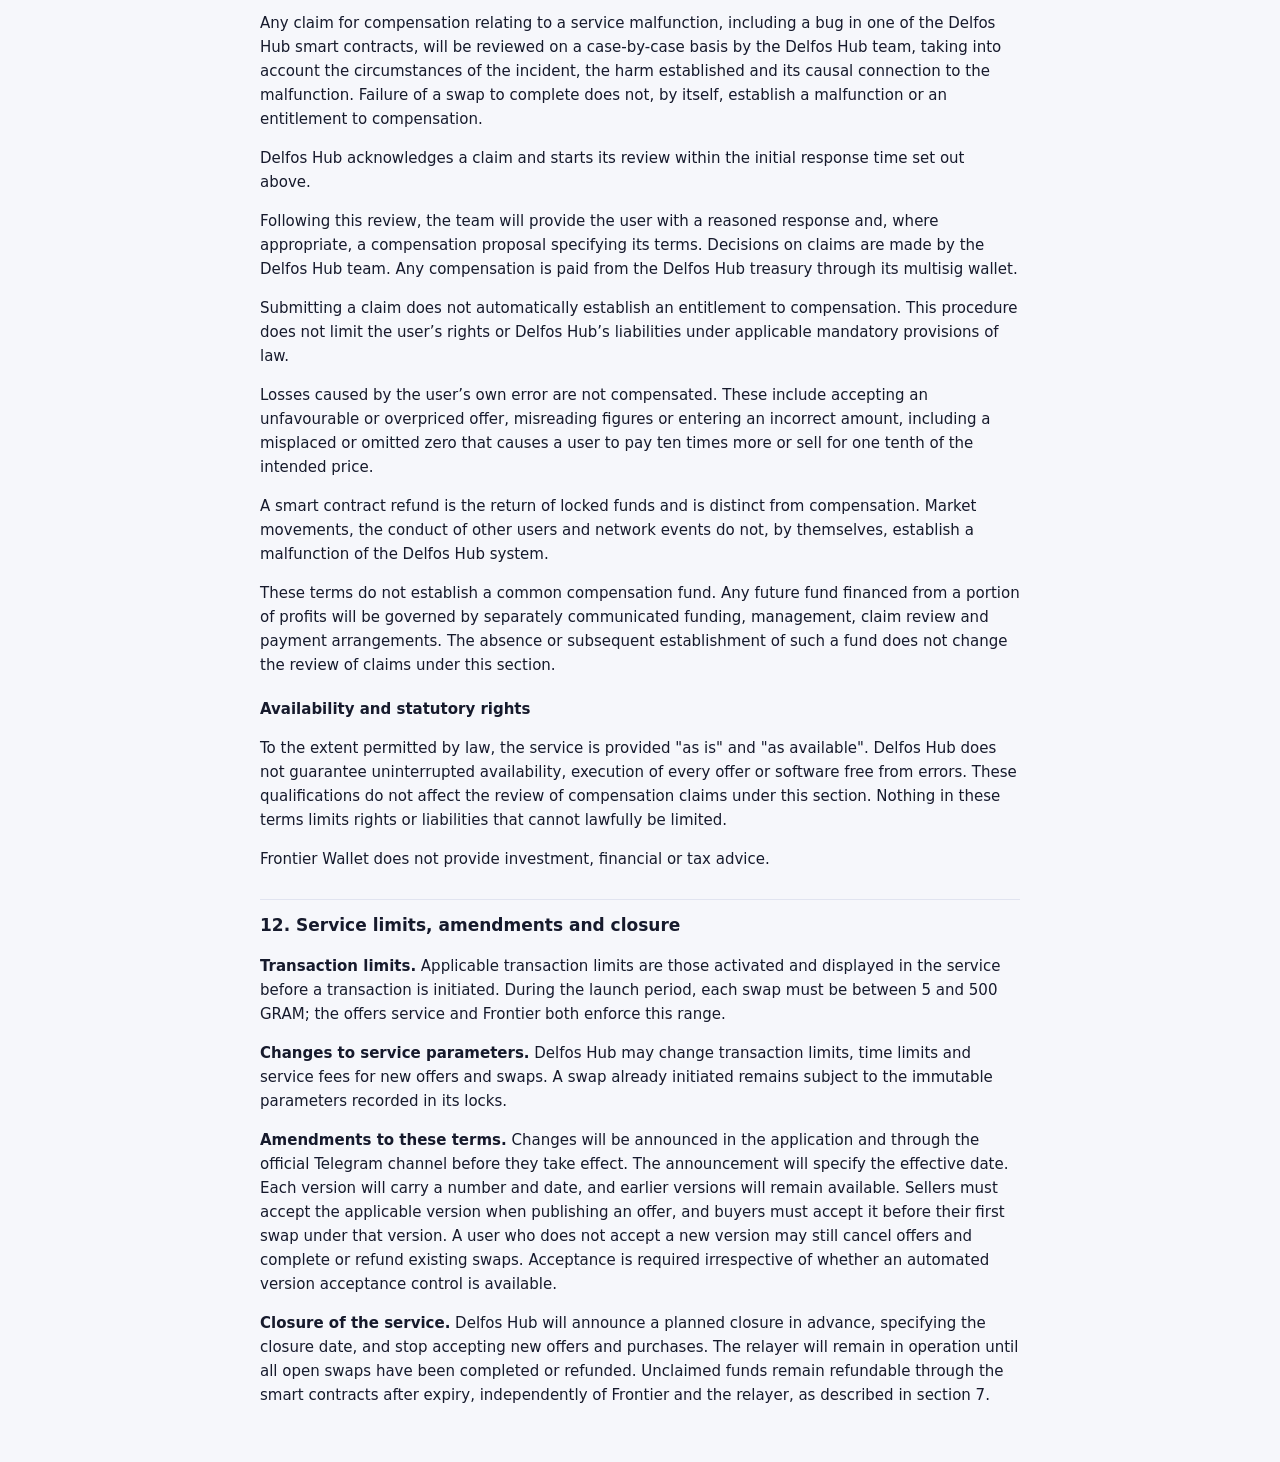
==== commit 86e52d46: "Merge remote-tracking branch 'origin/main' into gram-mainnet # Conflicts: #	assets/css/app.css #	ass" ====
--- a/terms.html
+++ b/terms.html
@@ -9,7 +9,7 @@
 <link rel="icon" type="image/png" sizes="16x16" href="assets/icons/favicon-16.png">
 <link rel="icon" type="image/png" sizes="32x32" href="assets/icons/favicon-32.png">
 <link rel="icon" type="image/png" sizes="48x48" href="assets/icons/favicon-48.png">
-<link rel="apple-touch-icon" href="assets/icons/favicon-128.png">
+<link rel="apple-touch-icon" sizes="180x180" href="assets/icons/apple-touch-icon.png">
 <style>
 :root{--bg:#0b0d17;--card:#141828;--text:#e8eaf5;--muted:#9aa0bd;--line:#262c45;--accent:#7c8cff;--warn:#ffcf5c}
 @media (prefers-color-scheme: light){:root{--bg:#f6f7fb;--card:#fff;--text:#161a2c;--muted:#5d6380;--line:#e1e4f0;--accent:#4b5bdc;--warn:#9a6a00}}
@@ -36,7 +36,6 @@
 <main>
 <h1>Frontier GRAM ⇄ LUNC Swap - Terms of Use</h1>
 <p class="meta">Version 1.0 · 2 November 2026 · Delfos Hub</p>
-<p class="note">The swap currently runs on test networks with test coins only. These terms apply as written when it opens on the main networks.</p>
 <p>These Terms of Use govern the GRAM and LUNC swap service in Frontier
 Wallet. They set out the operation of the service, the commitments of
 buyers and sellers, applicable fees, and the support and compensation
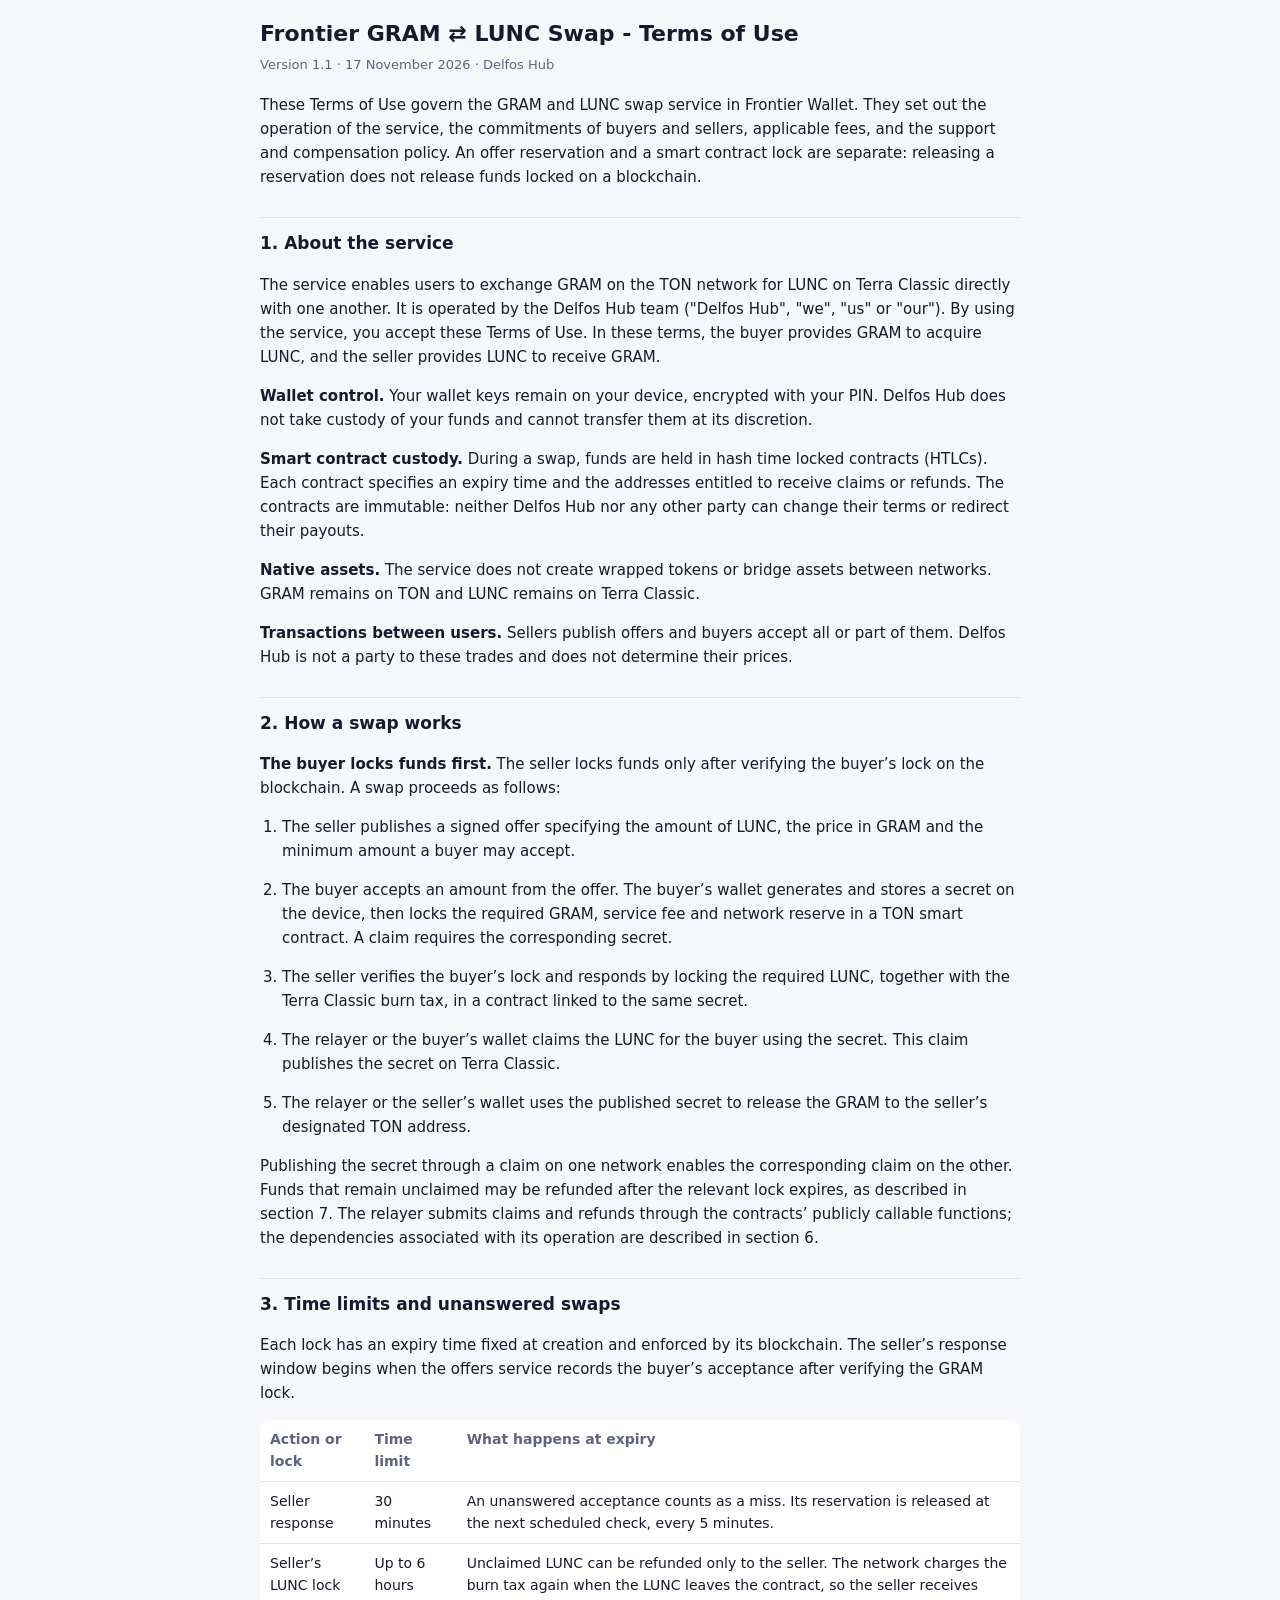
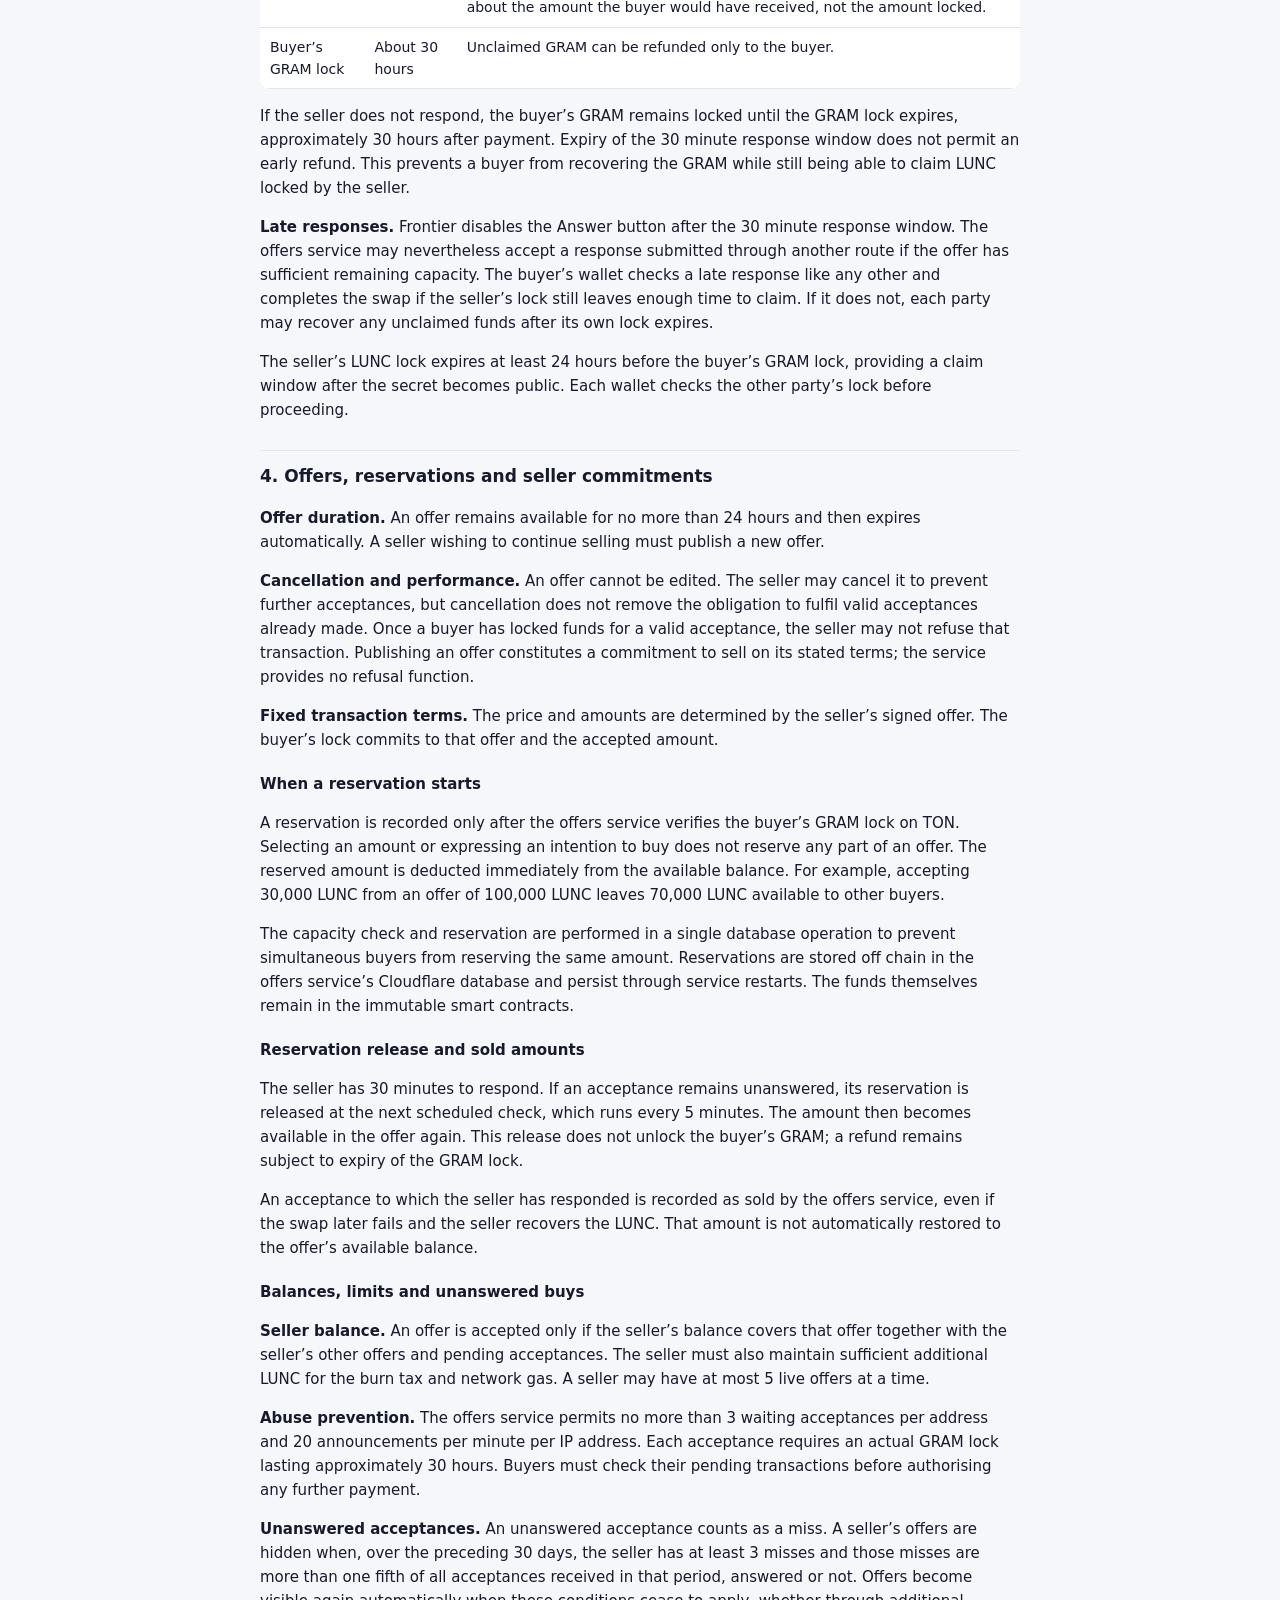
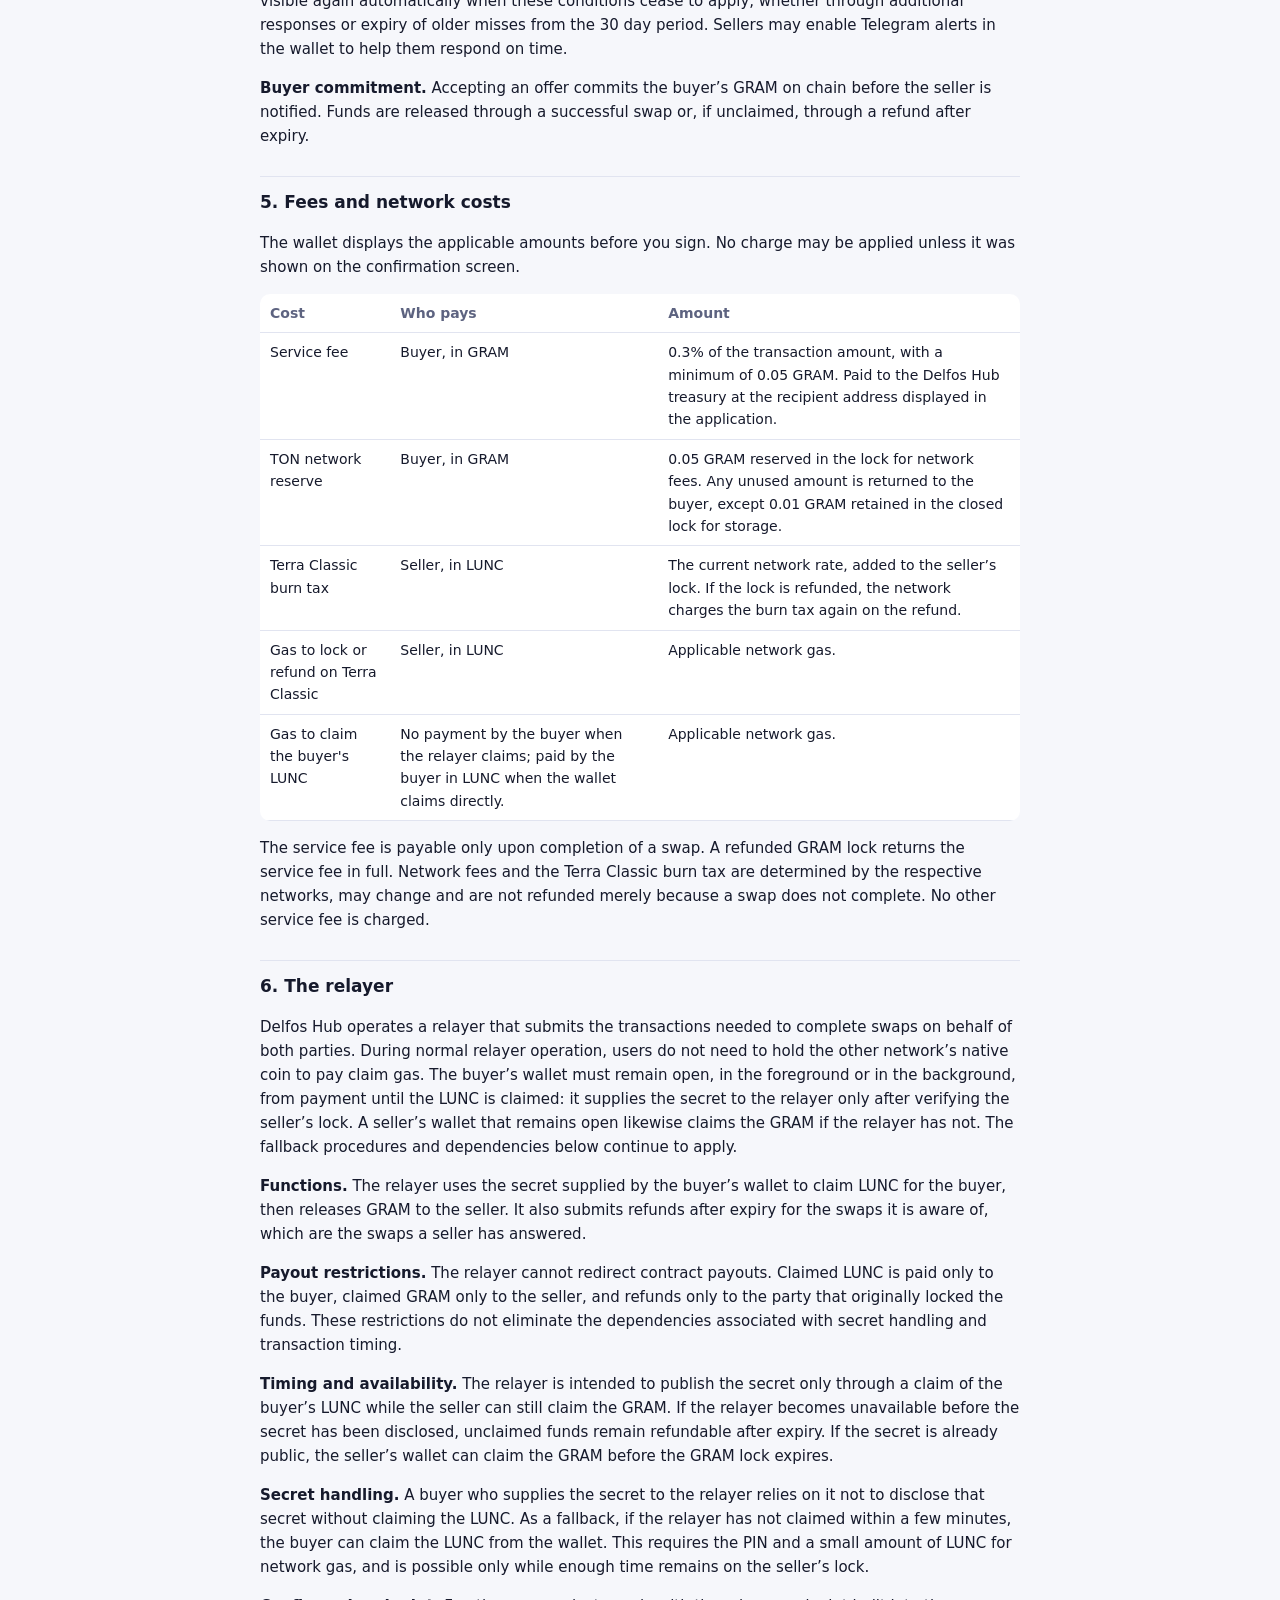
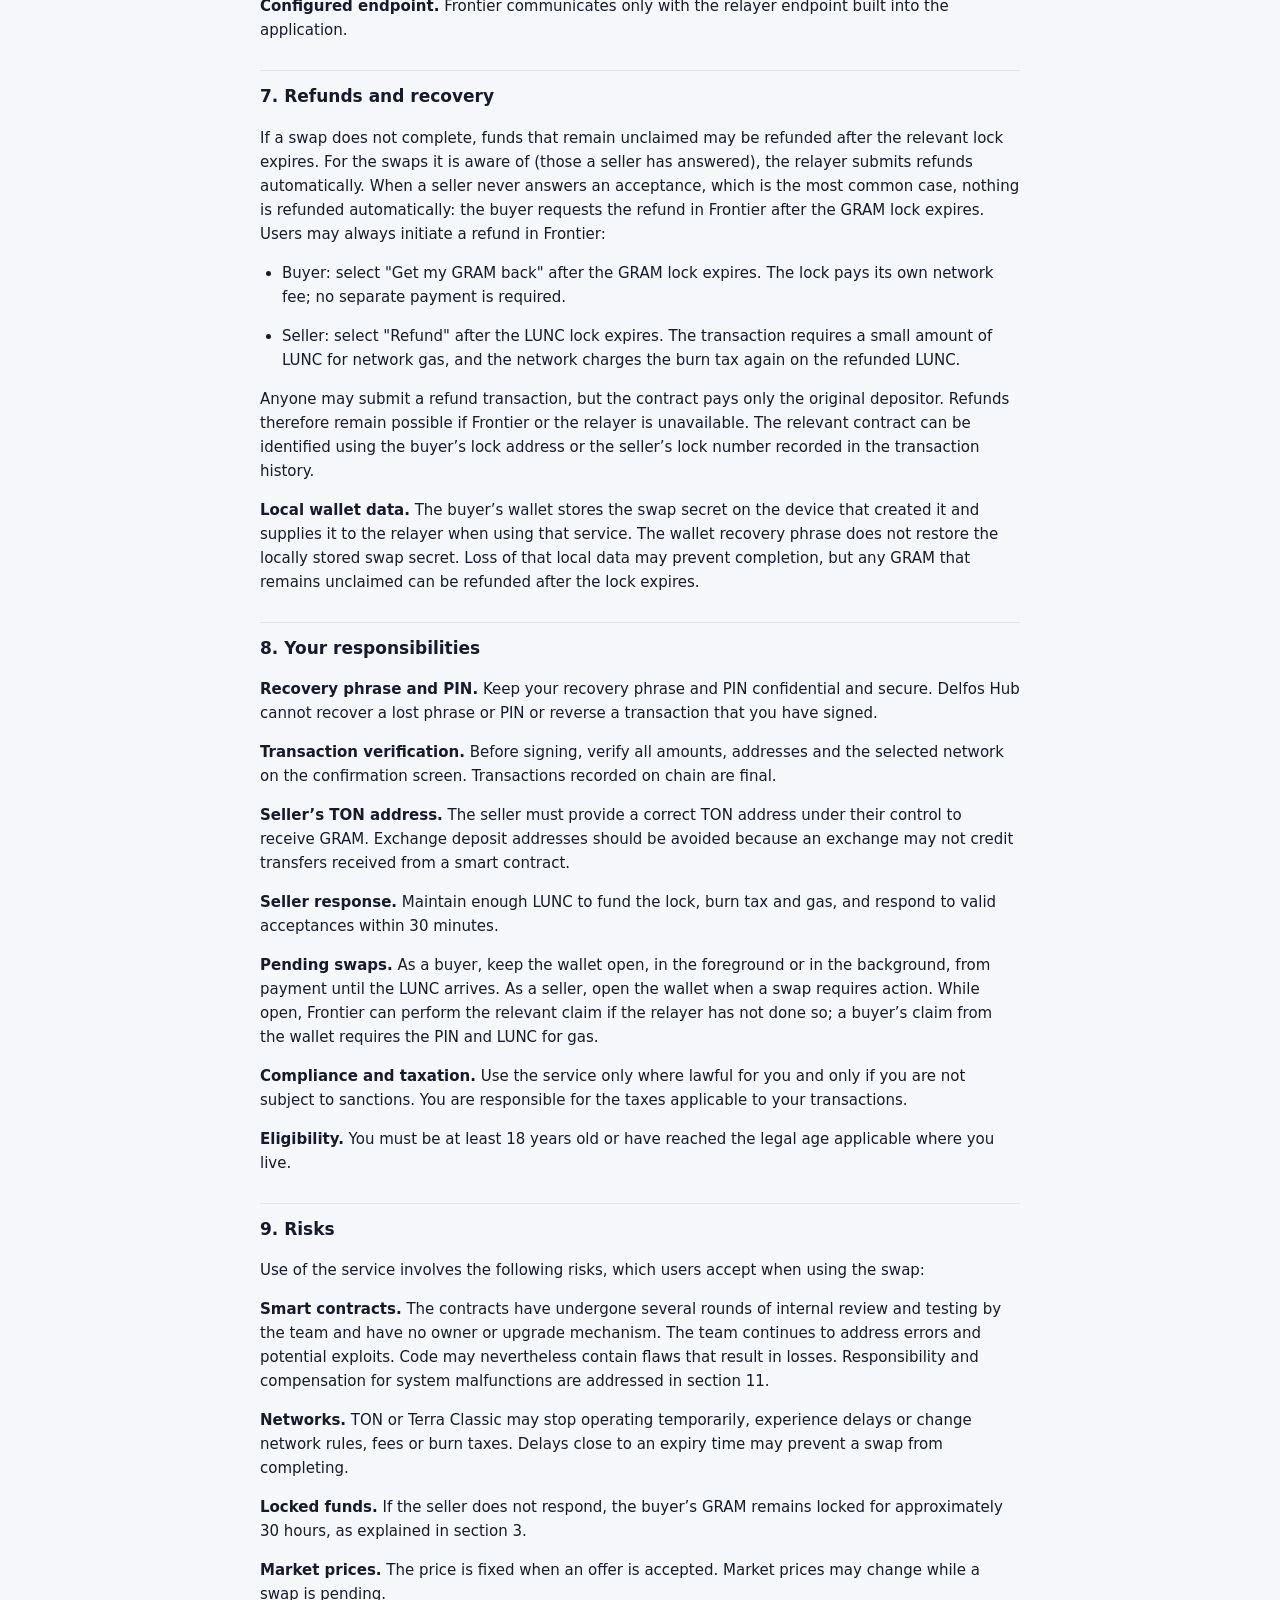
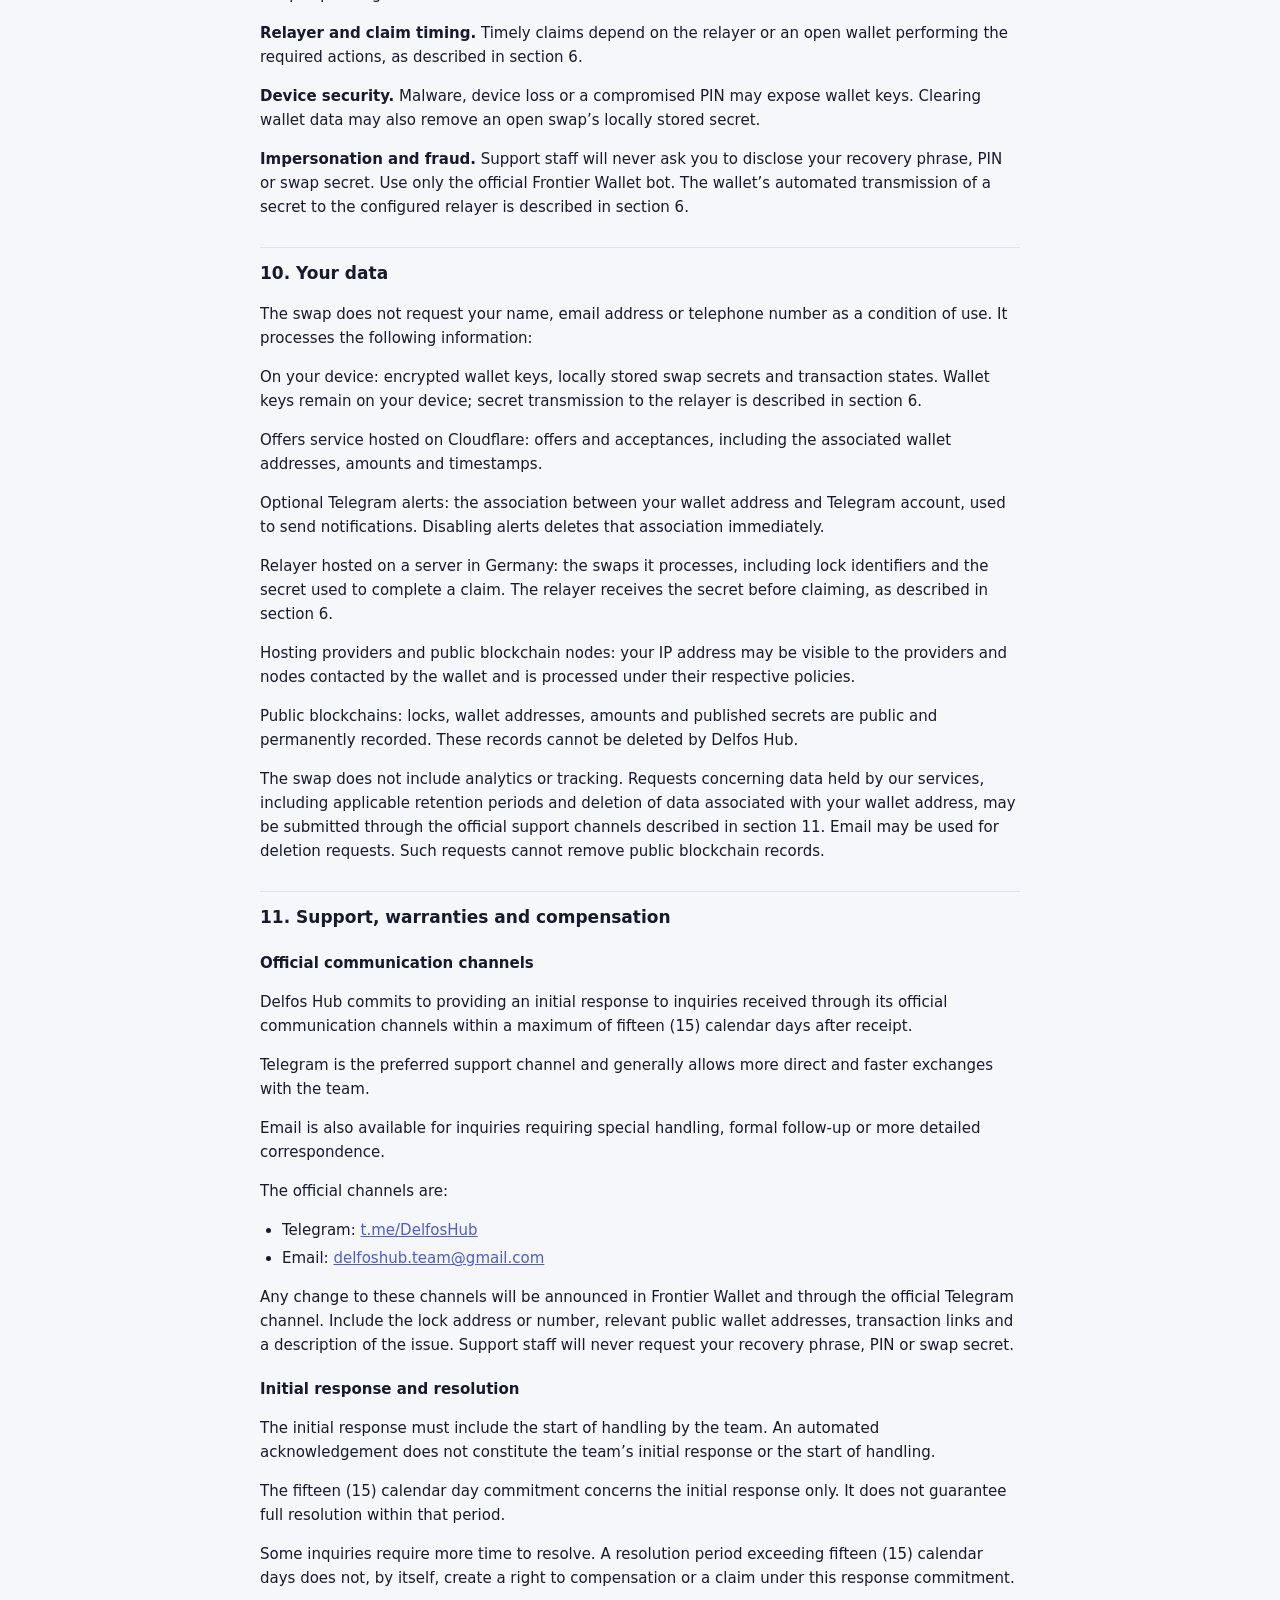
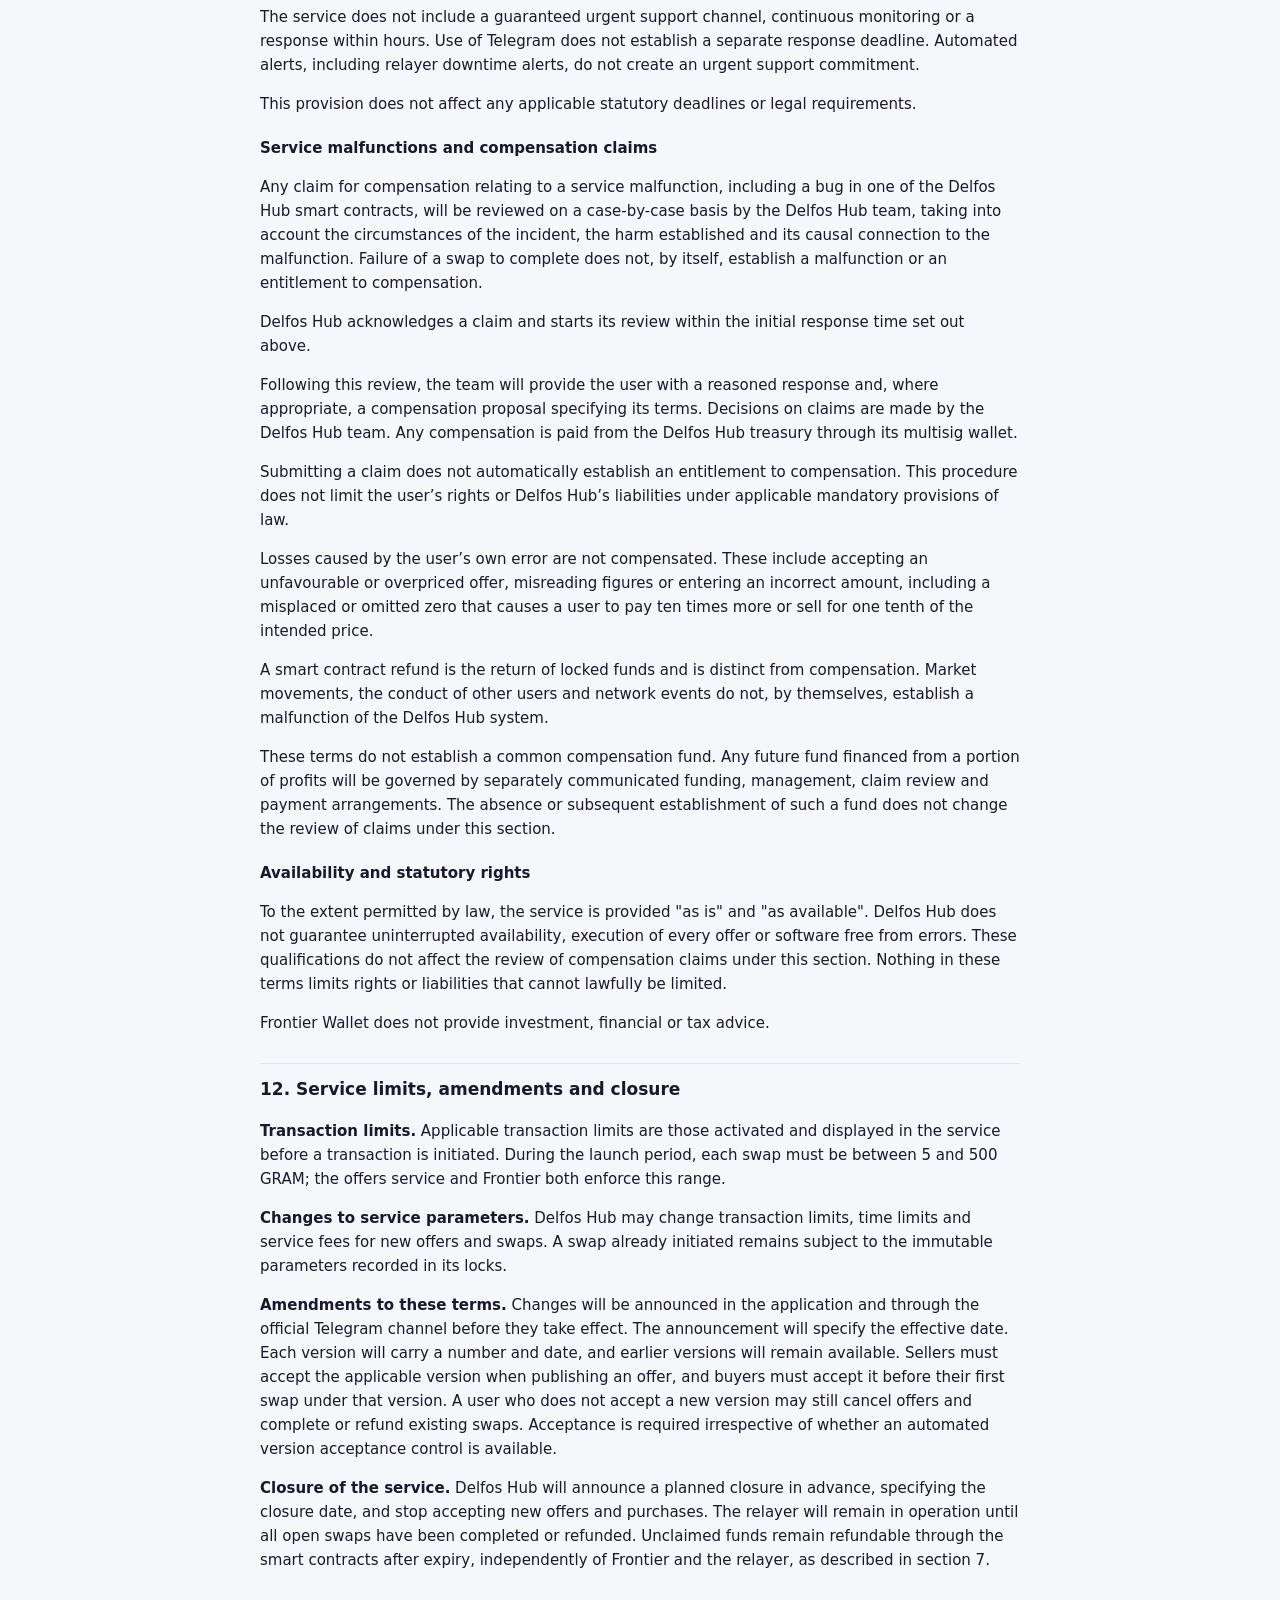
==== commit 80fc75b2: "GRAM swap: refund wording, background tab, chain clock for answers, Terms 1.1" ====
--- a/terms.html
+++ b/terms.html
@@ -35,7 +35,7 @@
 <body>
 <main>
 <h1>Frontier GRAM ⇄ LUNC Swap - Terms of Use</h1>
-<p class="meta">Version 1.0 · 2 November 2026 · Delfos Hub</p>
+<p class="meta">Version 1.1 · 17 November 2026 · Delfos Hub</p>
 <p>These Terms of Use govern the GRAM and LUNC swap service in Frontier
 Wallet. They set out the operation of the service, the commitments of
 buyers and sellers, applicable fees, and the support and compensation
@@ -113,7 +113,10 @@
 <tr class="even">
 <td>Seller’s LUNC lock</td>
 <td>Up to 6 hours</td>
-<td>Unclaimed LUNC can be refunded only to the seller.</td>
+<td>Unclaimed LUNC can be refunded only to the seller. The network
+charges the burn tax again when the LUNC leaves the contract, so the
+seller receives about the amount the buyer would have received, not the
+amount locked.</td>
 </tr>
 <tr class="odd">
 <td>Buyer’s GRAM lock</td>
@@ -130,11 +133,10 @@
 <p><strong>Late responses.</strong> Frontier disables the Answer button
 after the 30 minute response window. The offers service may nevertheless
 accept a response submitted through another route if the offer has
-sufficient remaining capacity. The buyer’s wallet does not process that
-late response through its normal claim flow. Acceptance by the offers
-service therefore does not establish that the swap can complete in
-Frontier. Each party may recover any unclaimed funds after its own lock
-expires.</p>
+sufficient remaining capacity. The buyer’s wallet checks a late response
+like any other and completes the swap if the seller’s lock still leaves
+enough time to claim. If it does not, each party may recover any
+unclaimed funds after its own lock expires.</p>
 <p>The seller’s LUNC lock expires at least 24 hours before the buyer’s
 GRAM lock, providing a claim window after the secret becomes public.
 Each wallet checks the other party’s lock before proceeding.</p>
@@ -226,7 +228,8 @@
 <tr class="odd">
 <td>Terra Classic burn tax</td>
 <td>Seller, in LUNC</td>
-<td>The current network rate, added to the seller’s lock.</td>
+<td>The current network rate, added to the seller’s lock. If the lock
+is refunded, the network charges the burn tax again on the refund.</td>
 </tr>
 <tr class="even">
 <td>Gas to lock or refund on Terra Classic</td>
@@ -249,9 +252,13 @@
 <h2 id="6-the-relayer">6. The relayer</h2>
 <p>Delfos Hub operates a relayer that submits the transactions needed to
 complete swaps on behalf of both parties. During normal relayer
-operation, users do not need to remain online or hold the other
-network’s native coin to pay claim gas. The fallback procedures and
-dependencies below continue to apply.</p>
+operation, users do not need to hold the other network’s native coin
+to pay claim gas. The buyer’s wallet must remain open, in the foreground
+or in the background, from payment until the LUNC is claimed: it supplies
+the secret to the relayer only after verifying the seller’s lock. A
+seller’s wallet that remains open likewise claims the GRAM if the relayer
+has not. The fallback procedures and dependencies below continue to
+apply.</p>
 <p><strong>Functions.</strong> The relayer uses the secret supplied by
 the buyer’s wallet to claim LUNC for the buyer, then releases GRAM to
 the seller. It also submits refunds after expiry for the swaps it is aware of, which are the swaps a seller has answered.</p>
@@ -268,9 +275,10 @@
 claim the GRAM before the GRAM lock expires.</p>
 <p><strong>Secret handling.</strong> A buyer who supplies the secret to
 the relayer relies on it not to disclose that secret without claiming
-the LUNC. As a fallback, the buyer’s wallet attempts to claim the LUNC
-itself if the relayer has not done so in time, provided the wallet
-remains open.</p>
+the LUNC. As a fallback, if the relayer has not claimed within a few
+minutes, the buyer can claim the LUNC from the wallet. This requires the
+PIN and a small amount of LUNC for network gas, and is possible only
+while enough time remains on the seller’s lock.</p>
 <p><strong>Configured endpoint.</strong> Frontier communicates only with
 the relayer endpoint built into the application.</p>
 <h2 id="7-refunds-and-recovery">7. Refunds and recovery</h2>
@@ -280,7 +288,8 @@
 <li><p>Buyer: select "Get my GRAM back" after the GRAM lock expires. The
 lock pays its own network fee; no separate payment is required.</p></li>
 <li><p>Seller: select "Refund" after the LUNC lock expires. The
-transaction requires a small amount of LUNC for network gas.</p></li>
+transaction requires a small amount of LUNC for network gas, and the
+network charges the burn tax again on the refunded LUNC.</p></li>
 </ul>
 <p>Anyone may submit a refund transaction, but the contract pays only
 the original depositor. Refunds therefore remain possible if Frontier or
@@ -307,9 +316,12 @@
 <p><strong>Seller response.</strong> Maintain enough LUNC to fund the
 lock, burn tax and gas, and respond to valid acceptances within 30
 minutes.</p>
-<p><strong>Pending swaps.</strong> Open the wallet when a swap requires
-action. While open, Frontier can perform the relevant claim if the
-relayer has not done so.</p>
+<p><strong>Pending swaps.</strong> As a buyer, keep the wallet open, in
+the foreground or in the background, from payment until the LUNC
+arrives. As a seller, open the wallet when a swap requires action. While
+open, Frontier can perform the relevant claim if the relayer has not
+done so; a buyer’s claim from the wallet requires the PIN and LUNC for
+gas.</p>
 <p><strong>Compliance and taxation.</strong> Use the service only where
 lawful for you and only if you are not subject to sanctions. You are
 responsible for the taxes applicable to your transactions.</p>
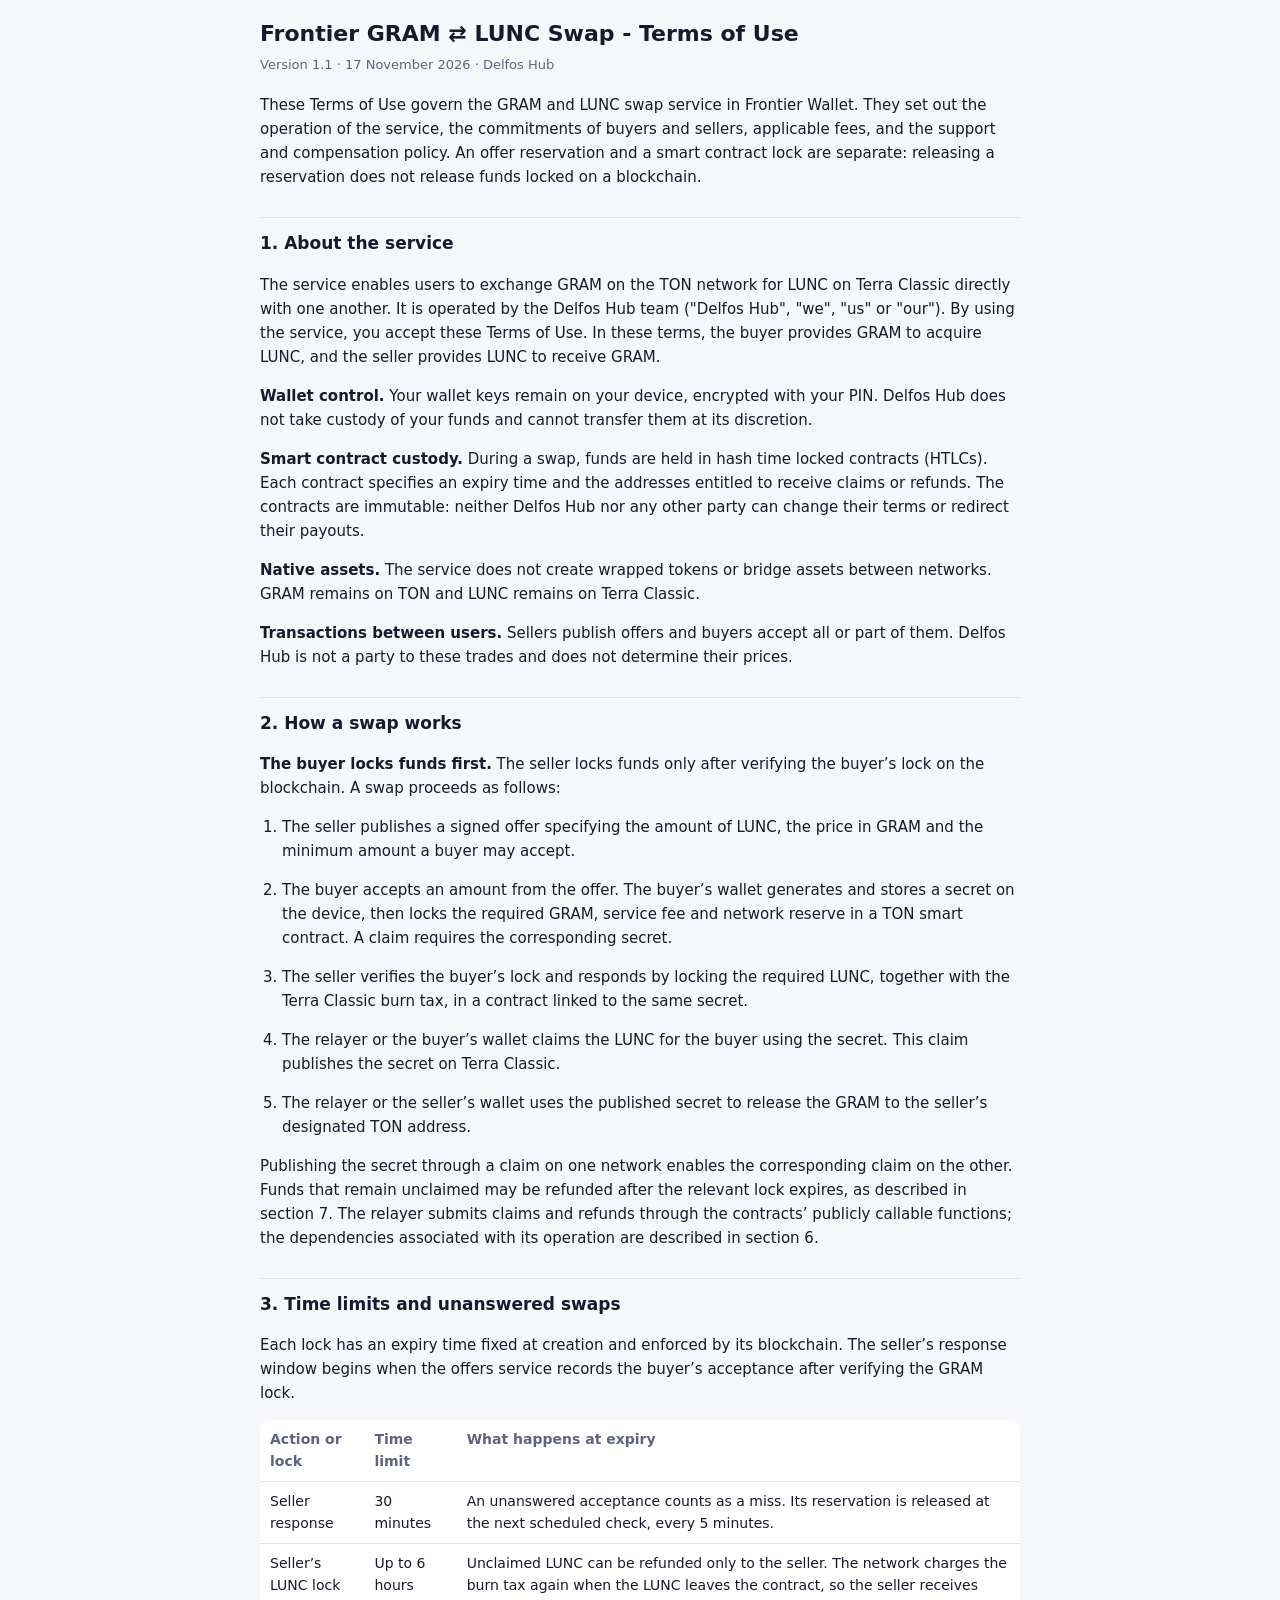
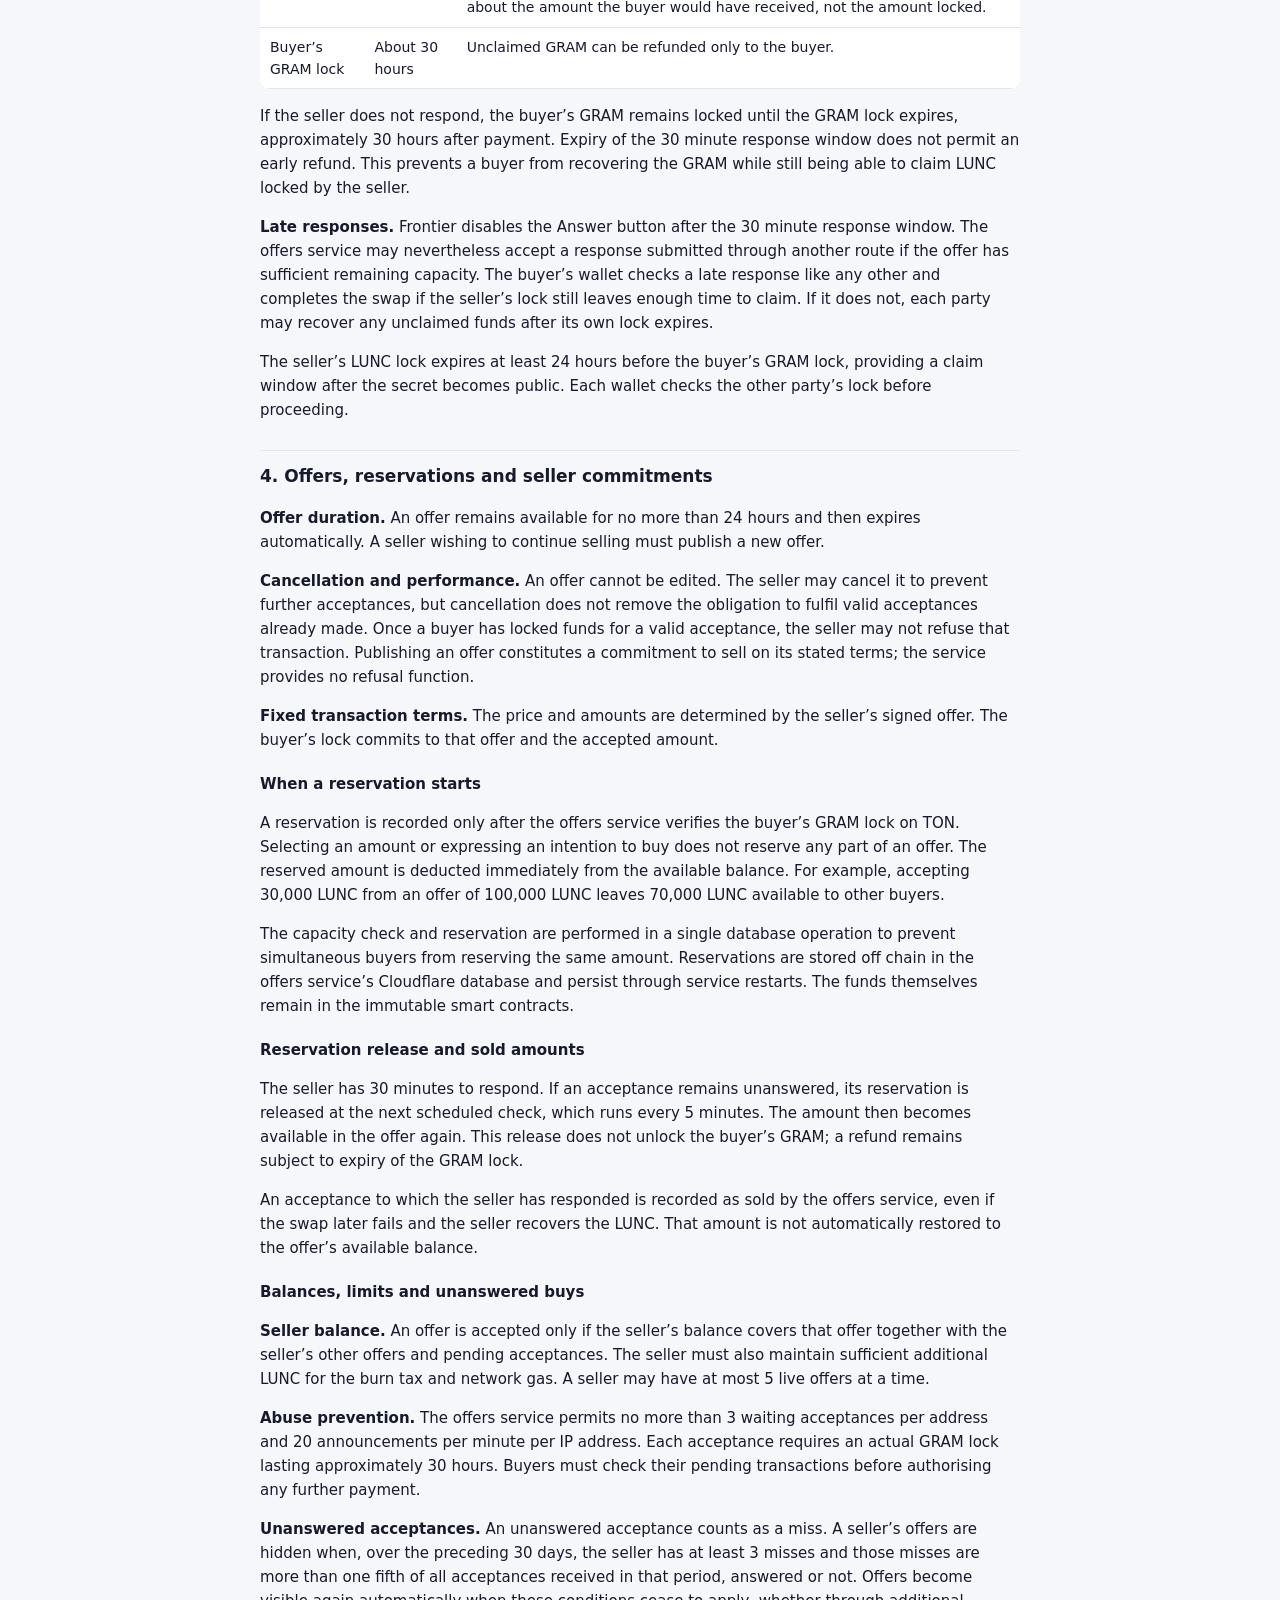
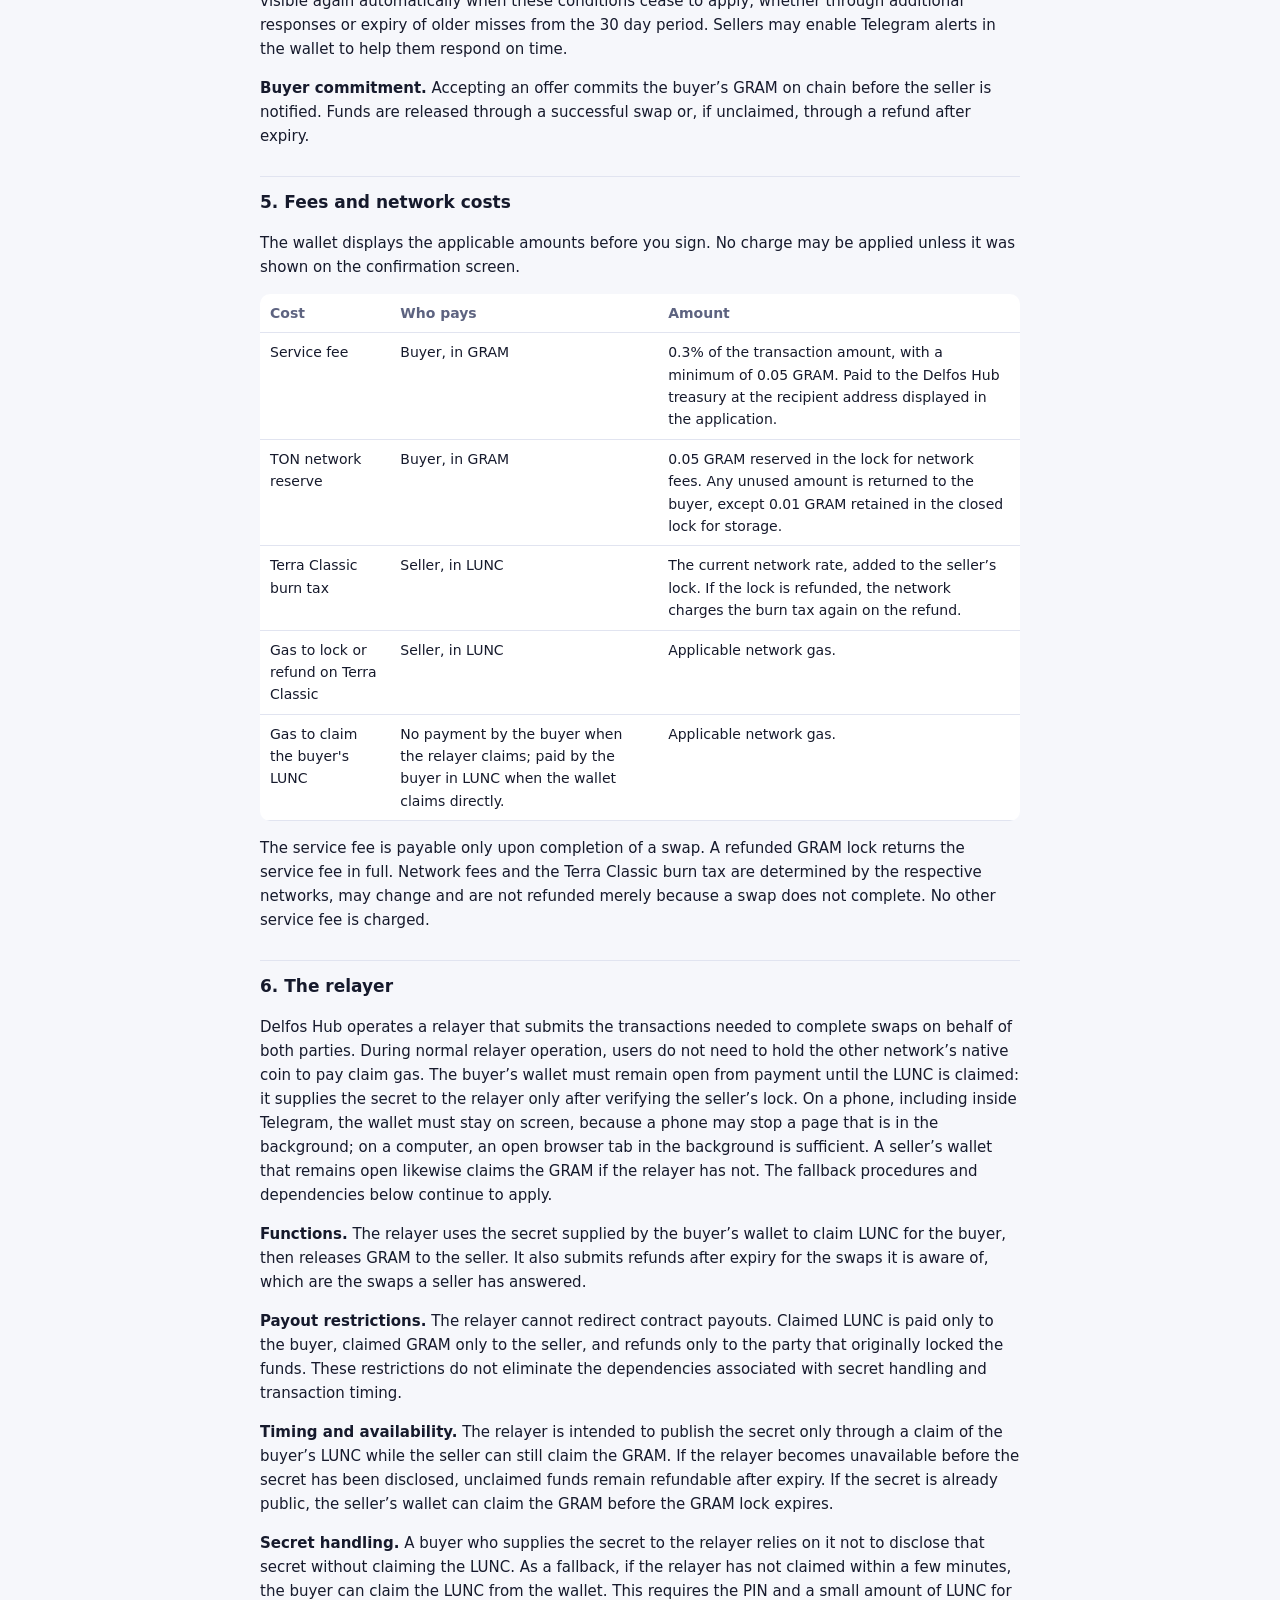
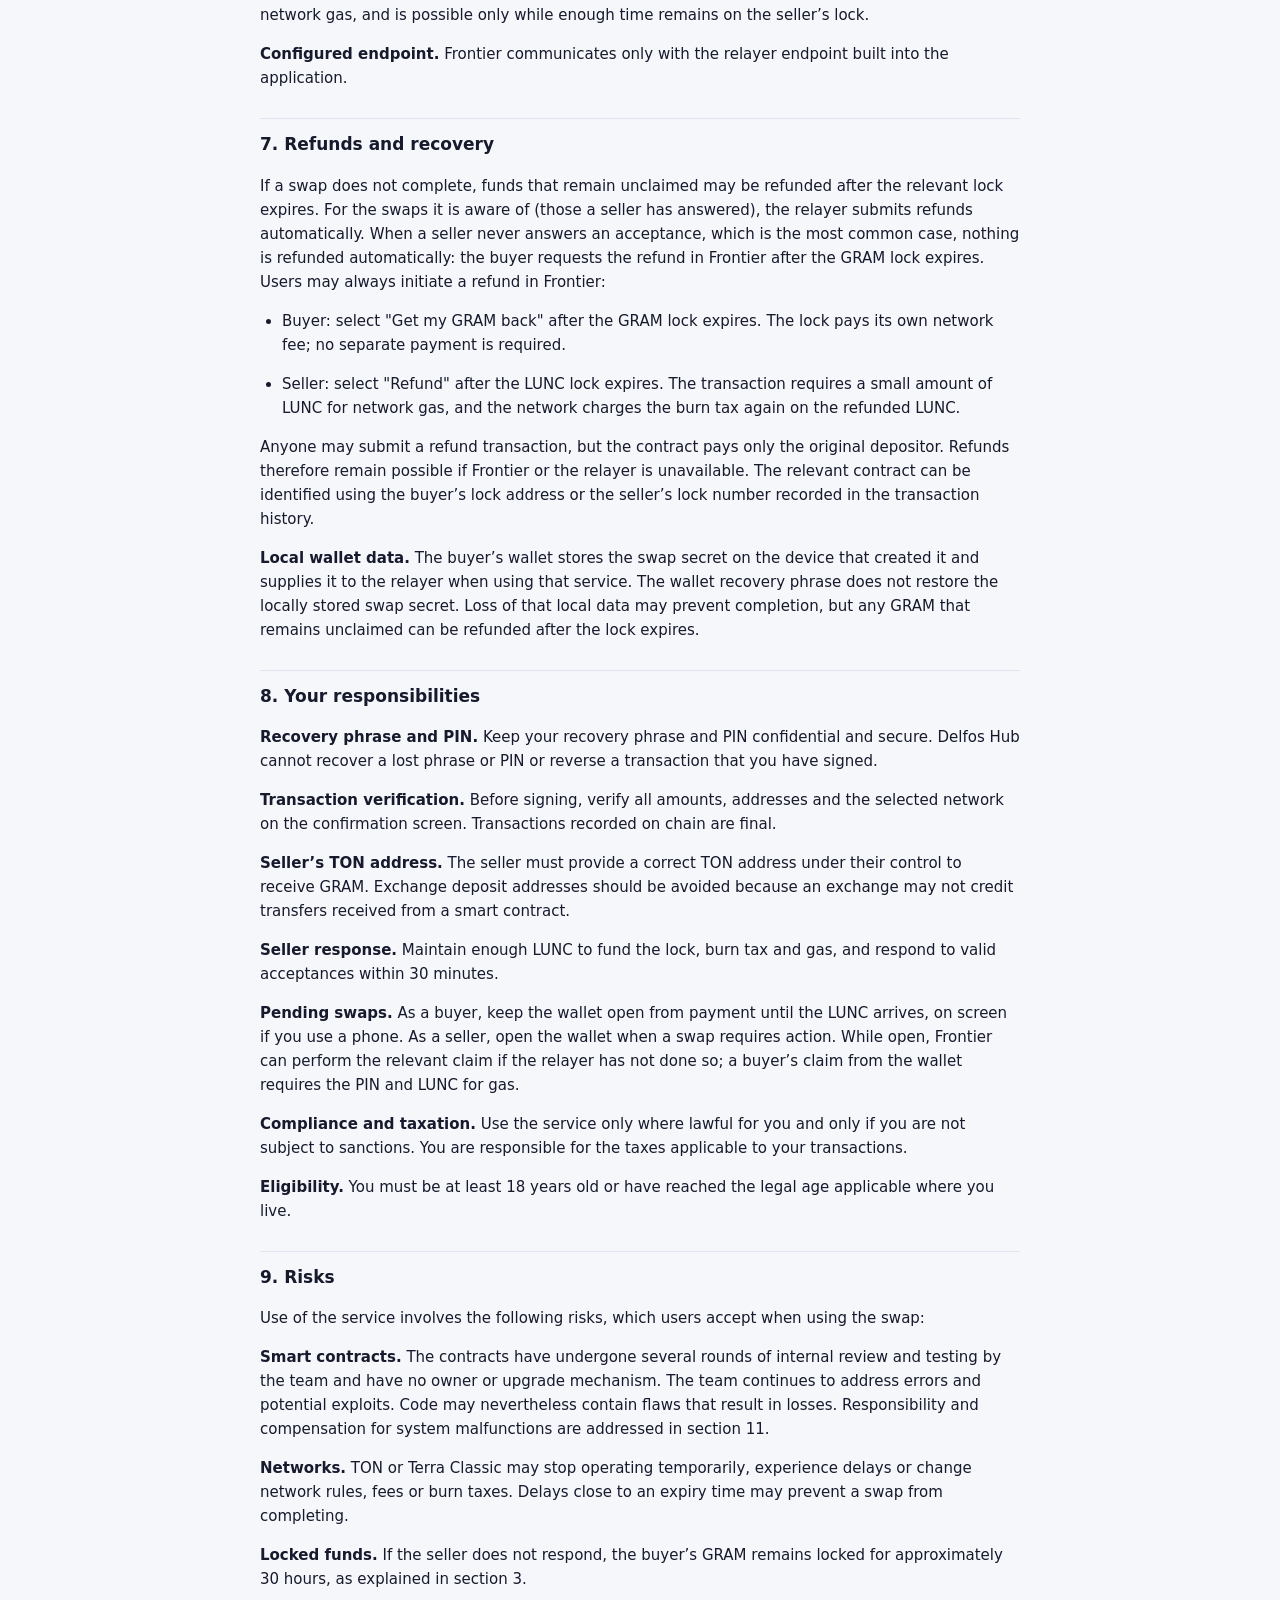
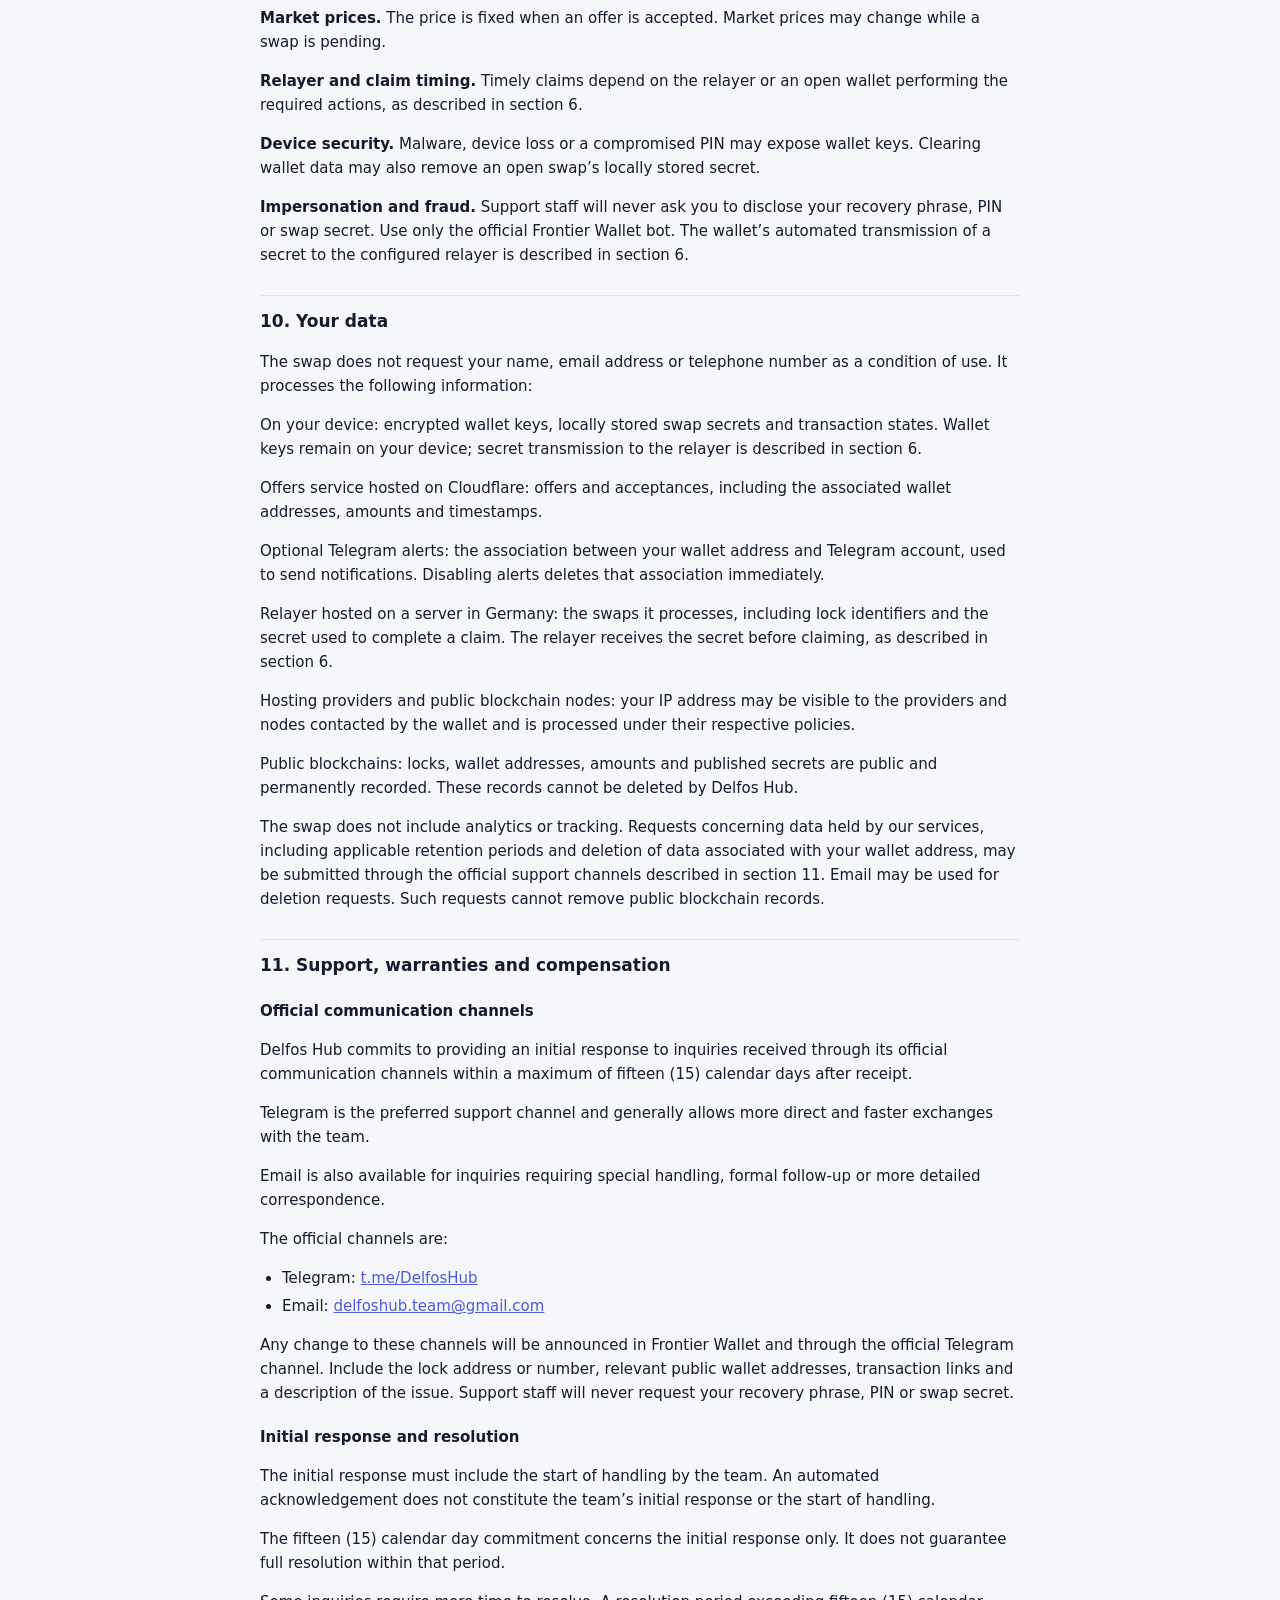
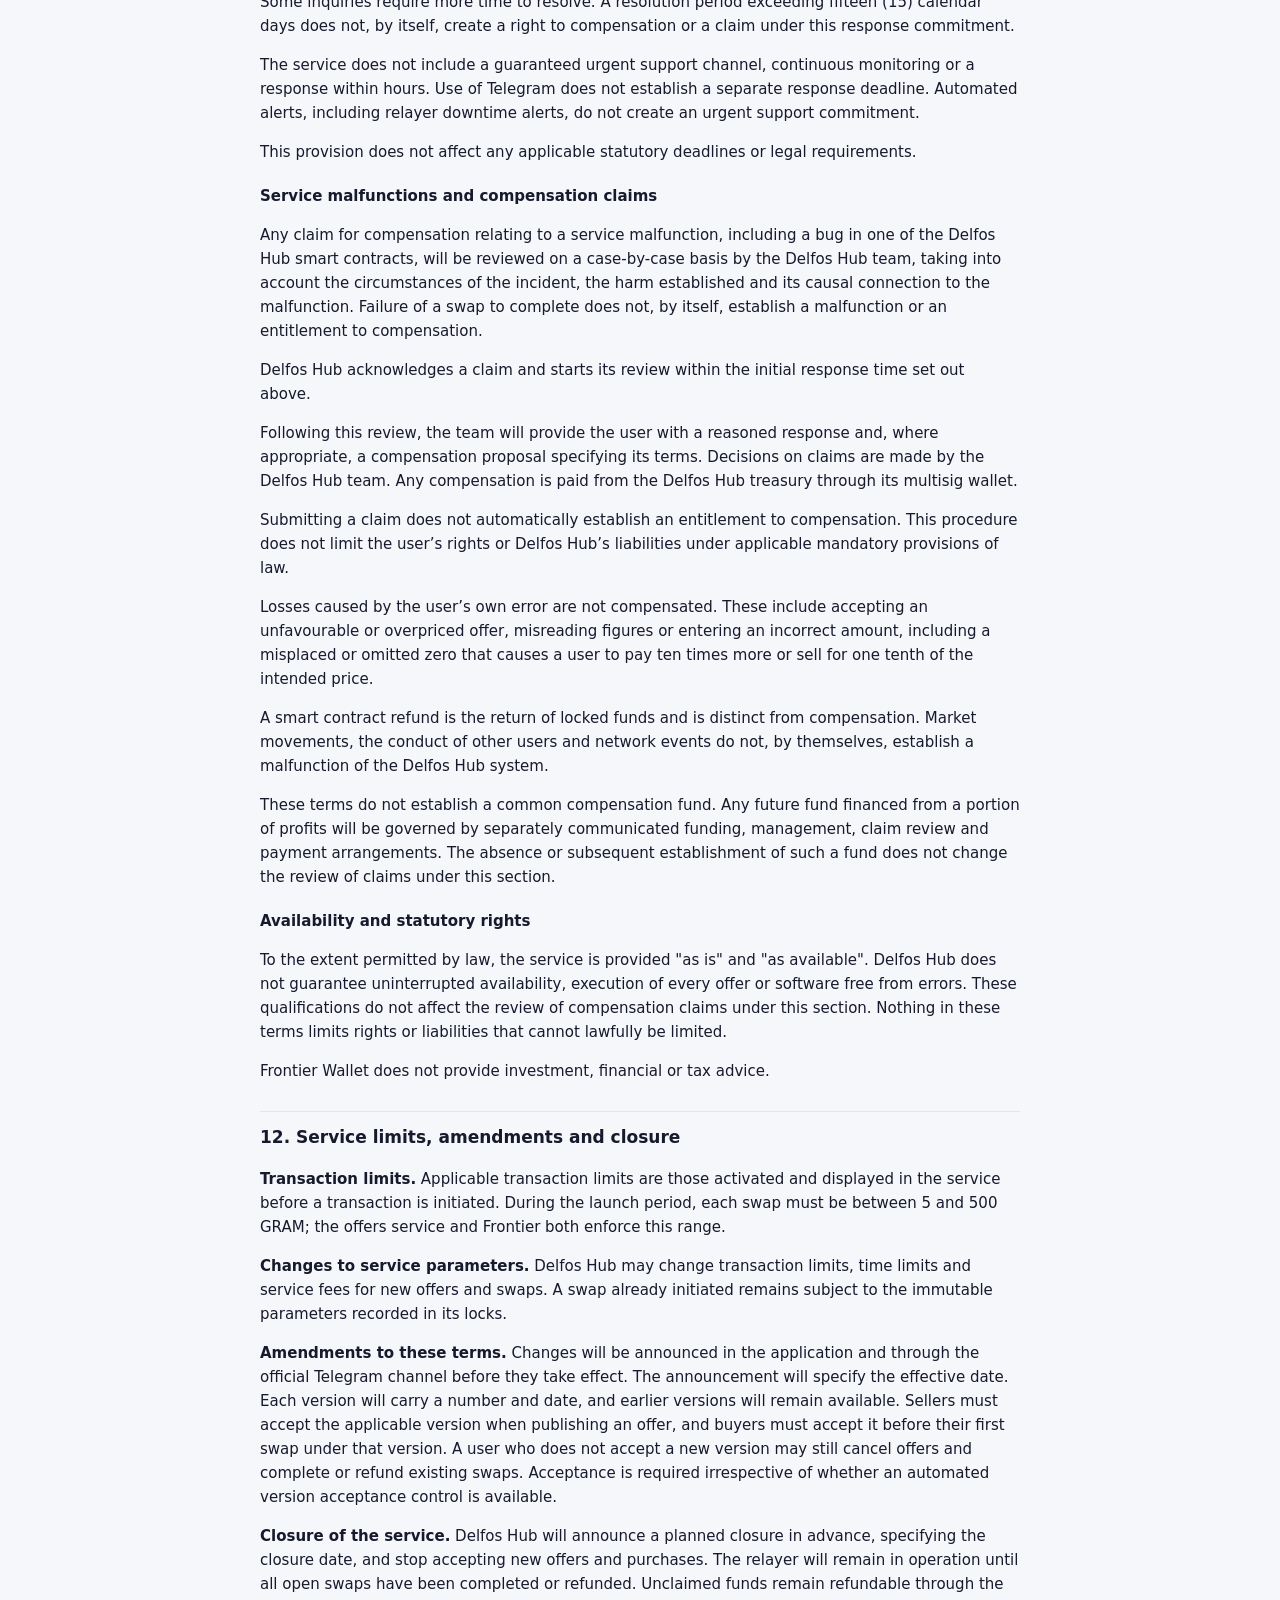
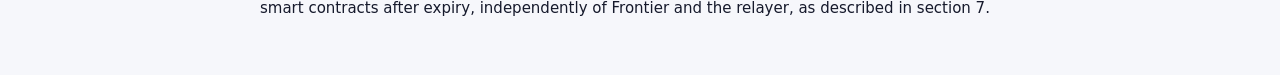
==== commit d1968931: "Keep Frontier on screen on a phone; refund tax shown before publishing" ====
--- a/terms.html
+++ b/terms.html
@@ -253,11 +253,13 @@
 <p>Delfos Hub operates a relayer that submits the transactions needed to
 complete swaps on behalf of both parties. During normal relayer
 operation, users do not need to hold the other network’s native coin
-to pay claim gas. The buyer’s wallet must remain open, in the foreground
-or in the background, from payment until the LUNC is claimed: it supplies
-the secret to the relayer only after verifying the seller’s lock. A
-seller’s wallet that remains open likewise claims the GRAM if the relayer
-has not. The fallback procedures and dependencies below continue to
+to pay claim gas. The buyer’s wallet must remain open from payment until
+the LUNC is claimed: it supplies the secret to the relayer only after
+verifying the seller’s lock. On a phone, including inside Telegram, the
+wallet must stay on screen, because a phone may stop a page that is in
+the background; on a computer, an open browser tab in the background is
+sufficient. A seller’s wallet that remains open likewise claims the GRAM
+if the relayer has not. The fallback procedures and dependencies below continue to
 apply.</p>
 <p><strong>Functions.</strong> The relayer uses the secret supplied by
 the buyer’s wallet to claim LUNC for the buyer, then releases GRAM to
@@ -316,9 +318,8 @@
 <p><strong>Seller response.</strong> Maintain enough LUNC to fund the
 lock, burn tax and gas, and respond to valid acceptances within 30
 minutes.</p>
-<p><strong>Pending swaps.</strong> As a buyer, keep the wallet open, in
-the foreground or in the background, from payment until the LUNC
-arrives. As a seller, open the wallet when a swap requires action. While
+<p><strong>Pending swaps.</strong> As a buyer, keep the wallet open from
+payment until the LUNC arrives, on screen if you use a phone. As a seller, open the wallet when a swap requires action. While
 open, Frontier can perform the relevant claim if the relayer has not
 done so; a buyer’s claim from the wallet requires the PIN and LUNC for
 gas.</p>
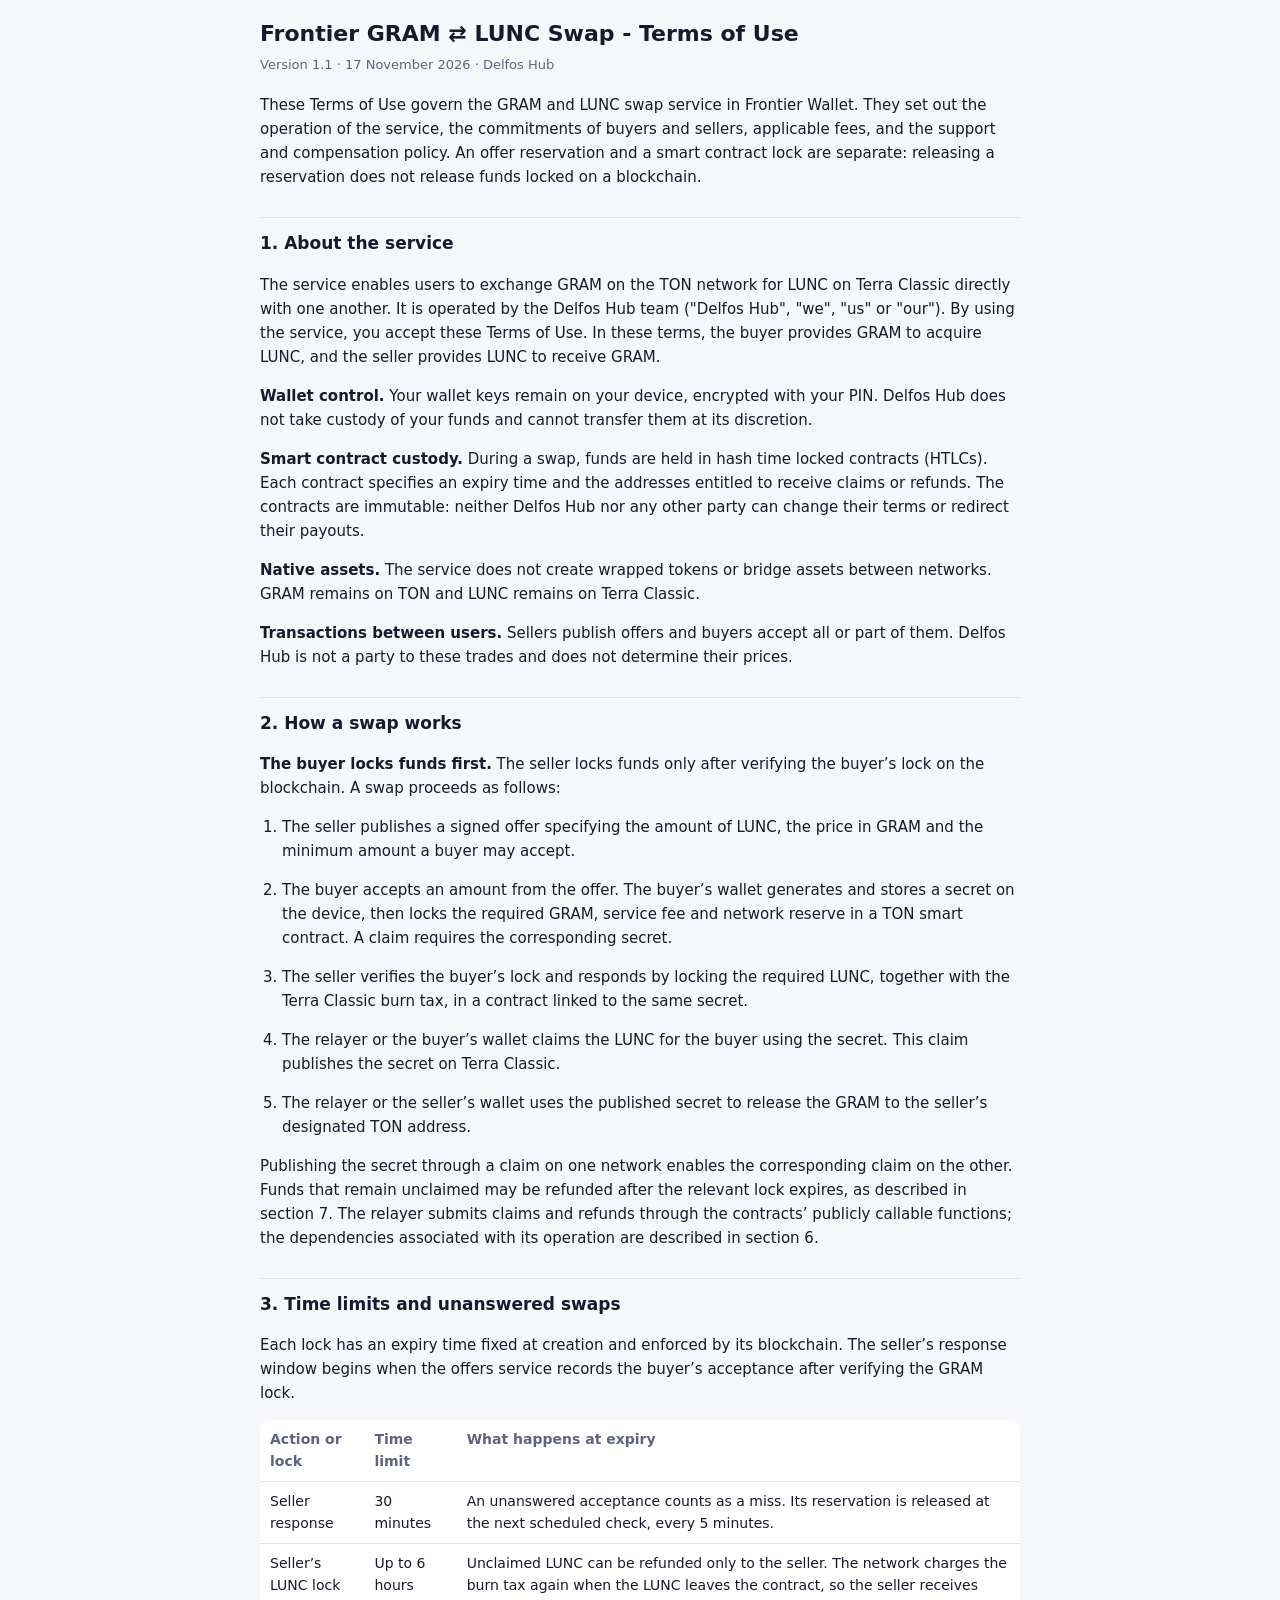
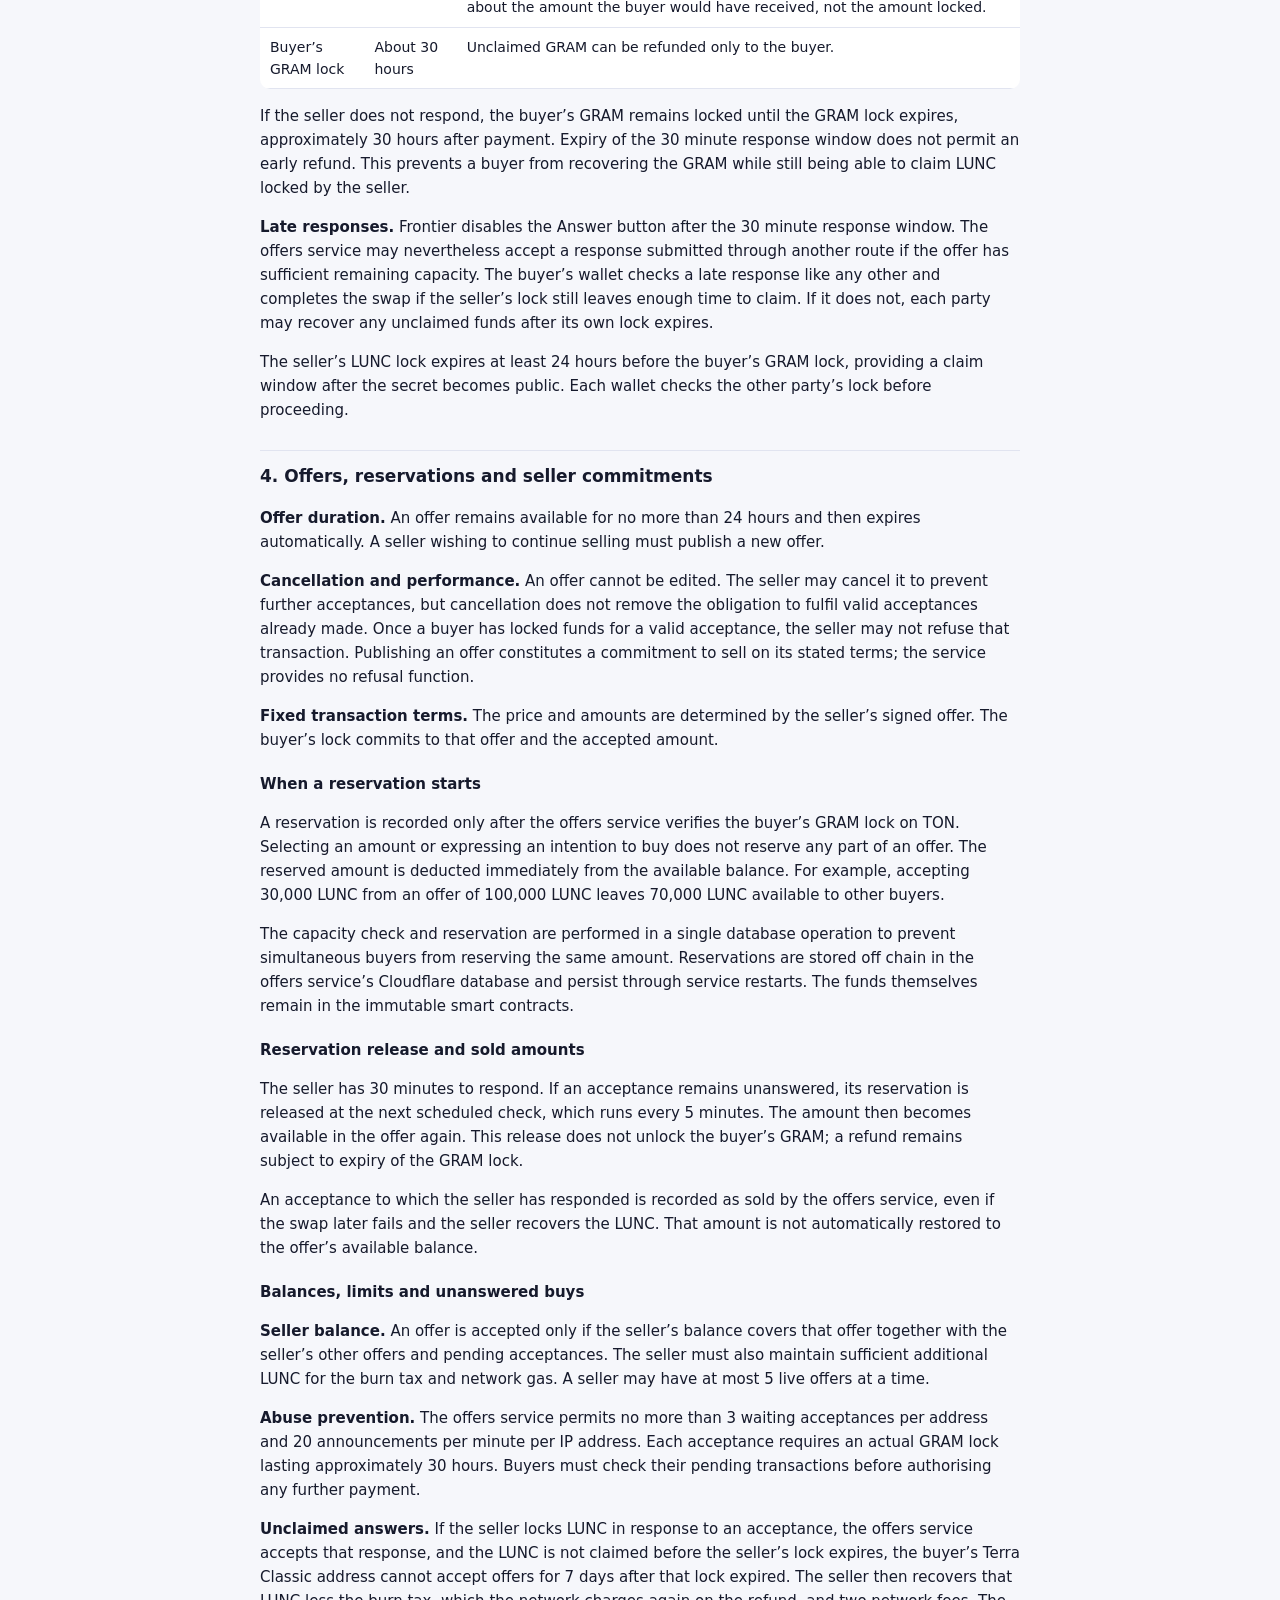
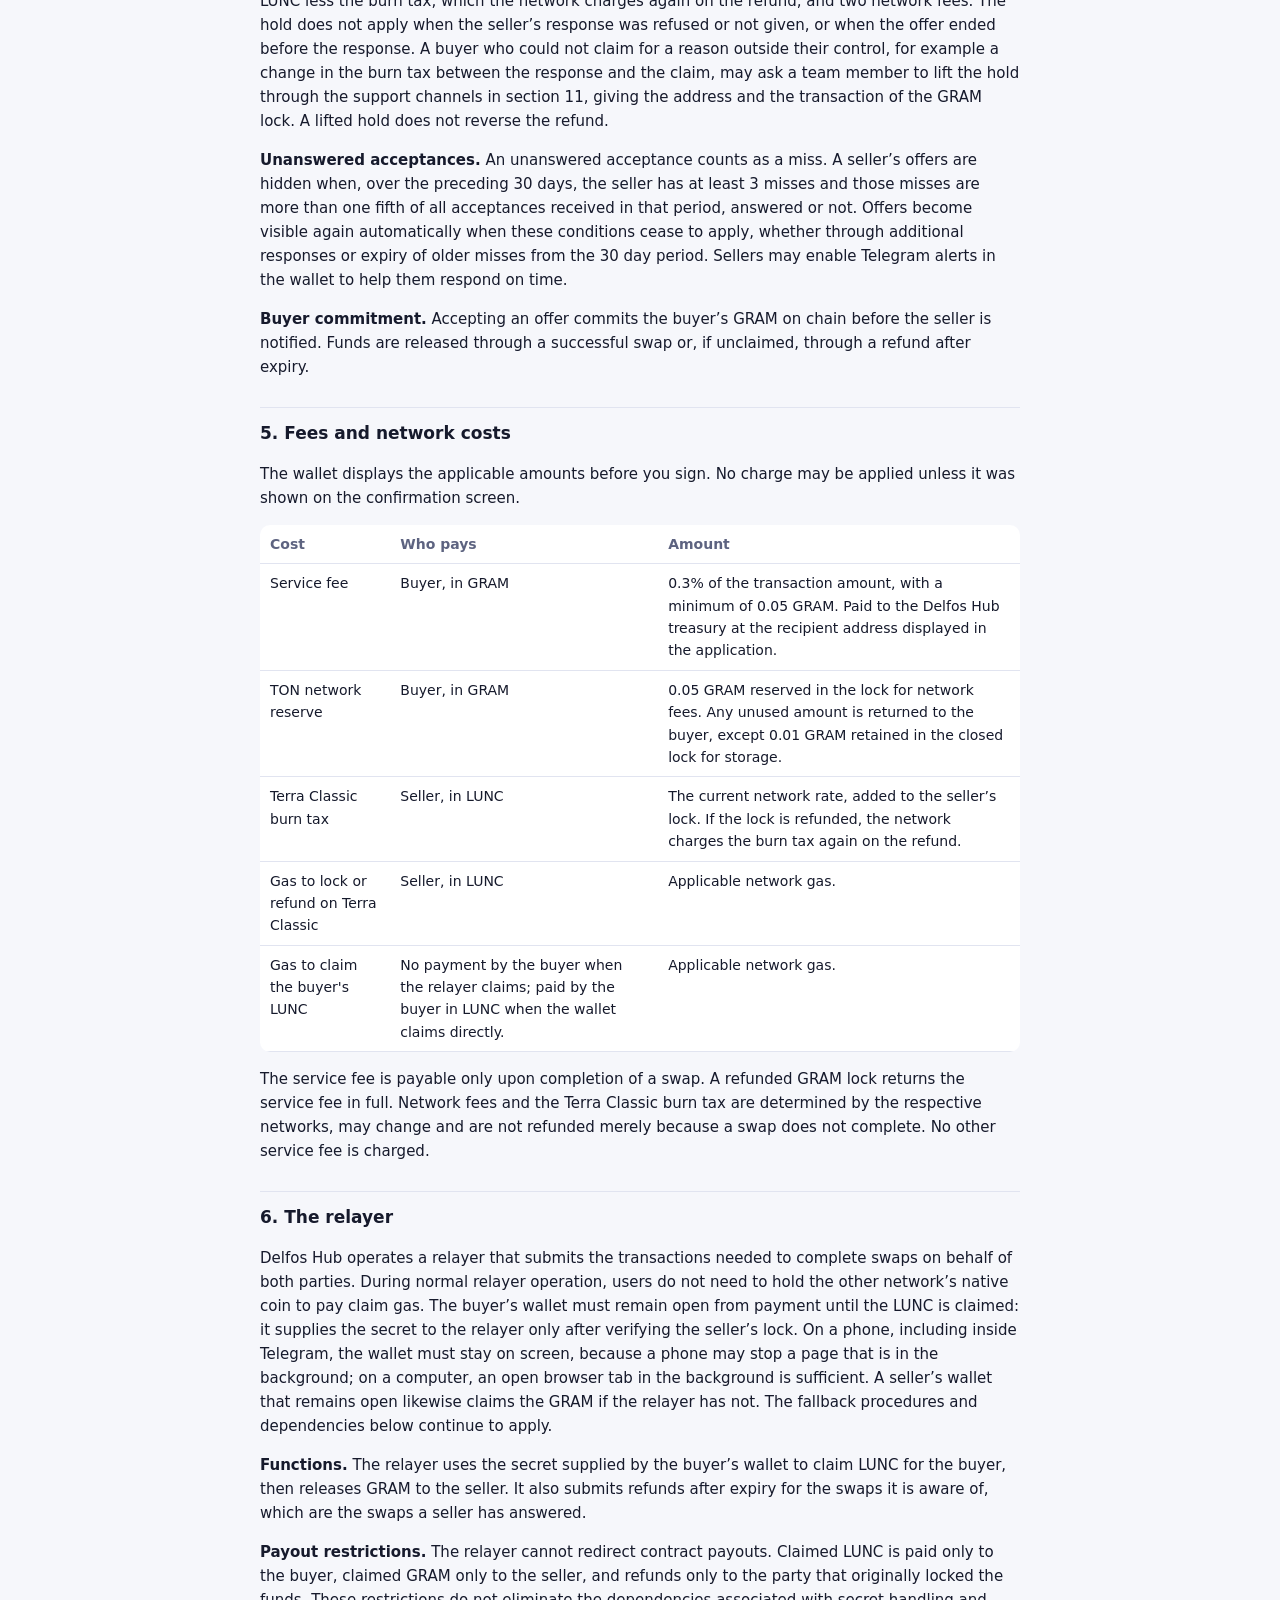
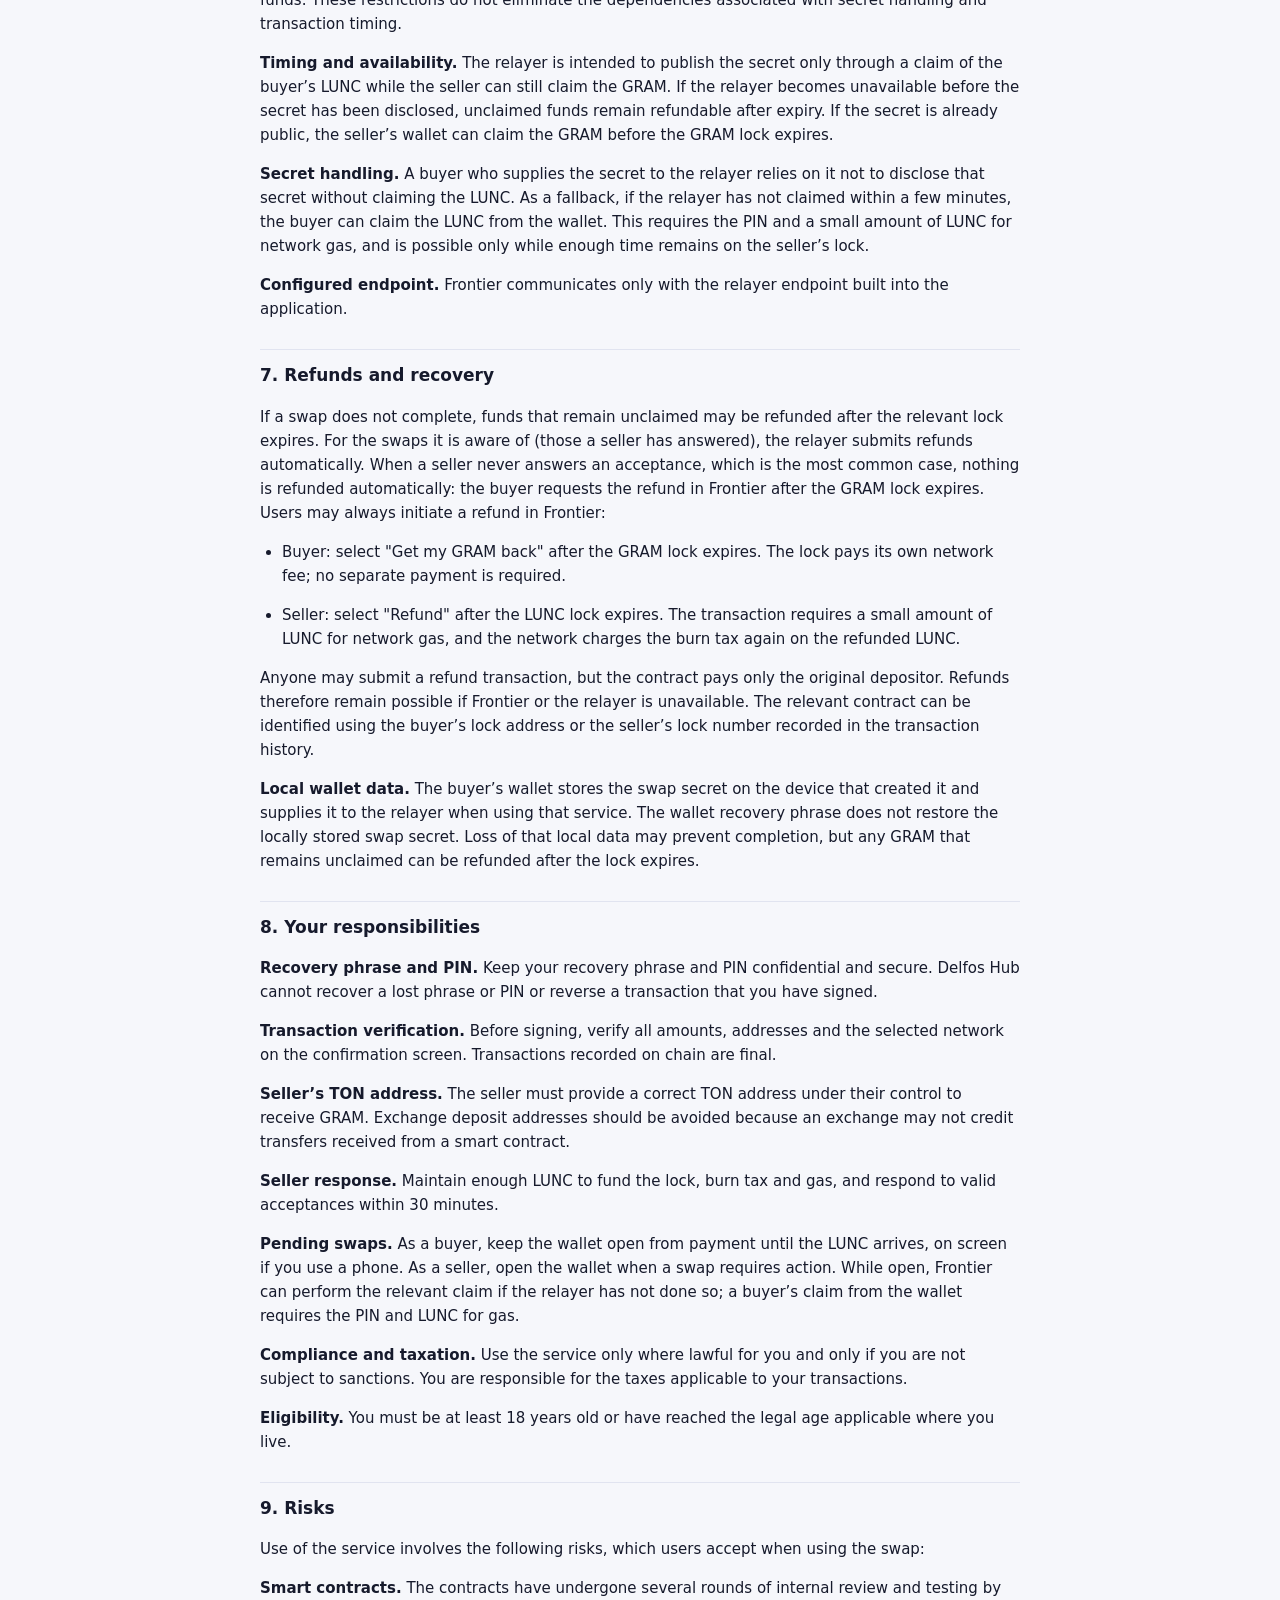
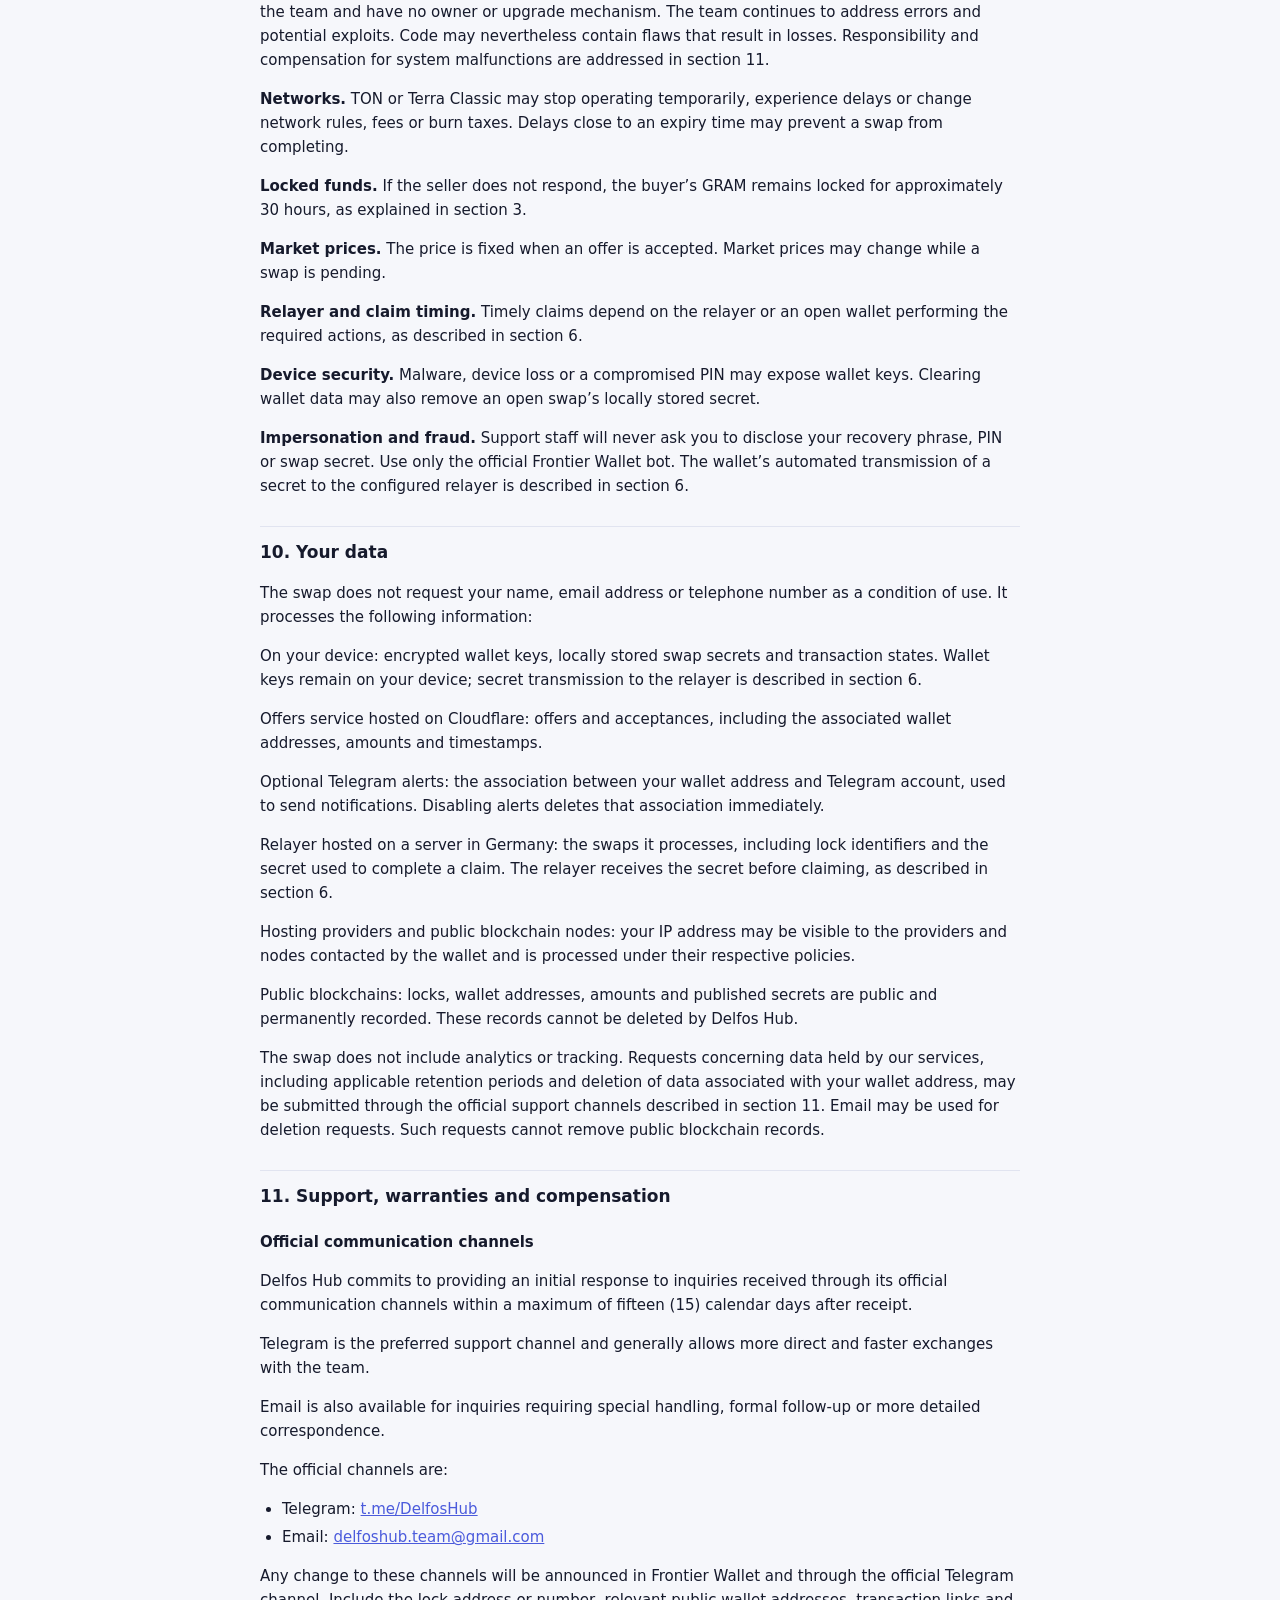
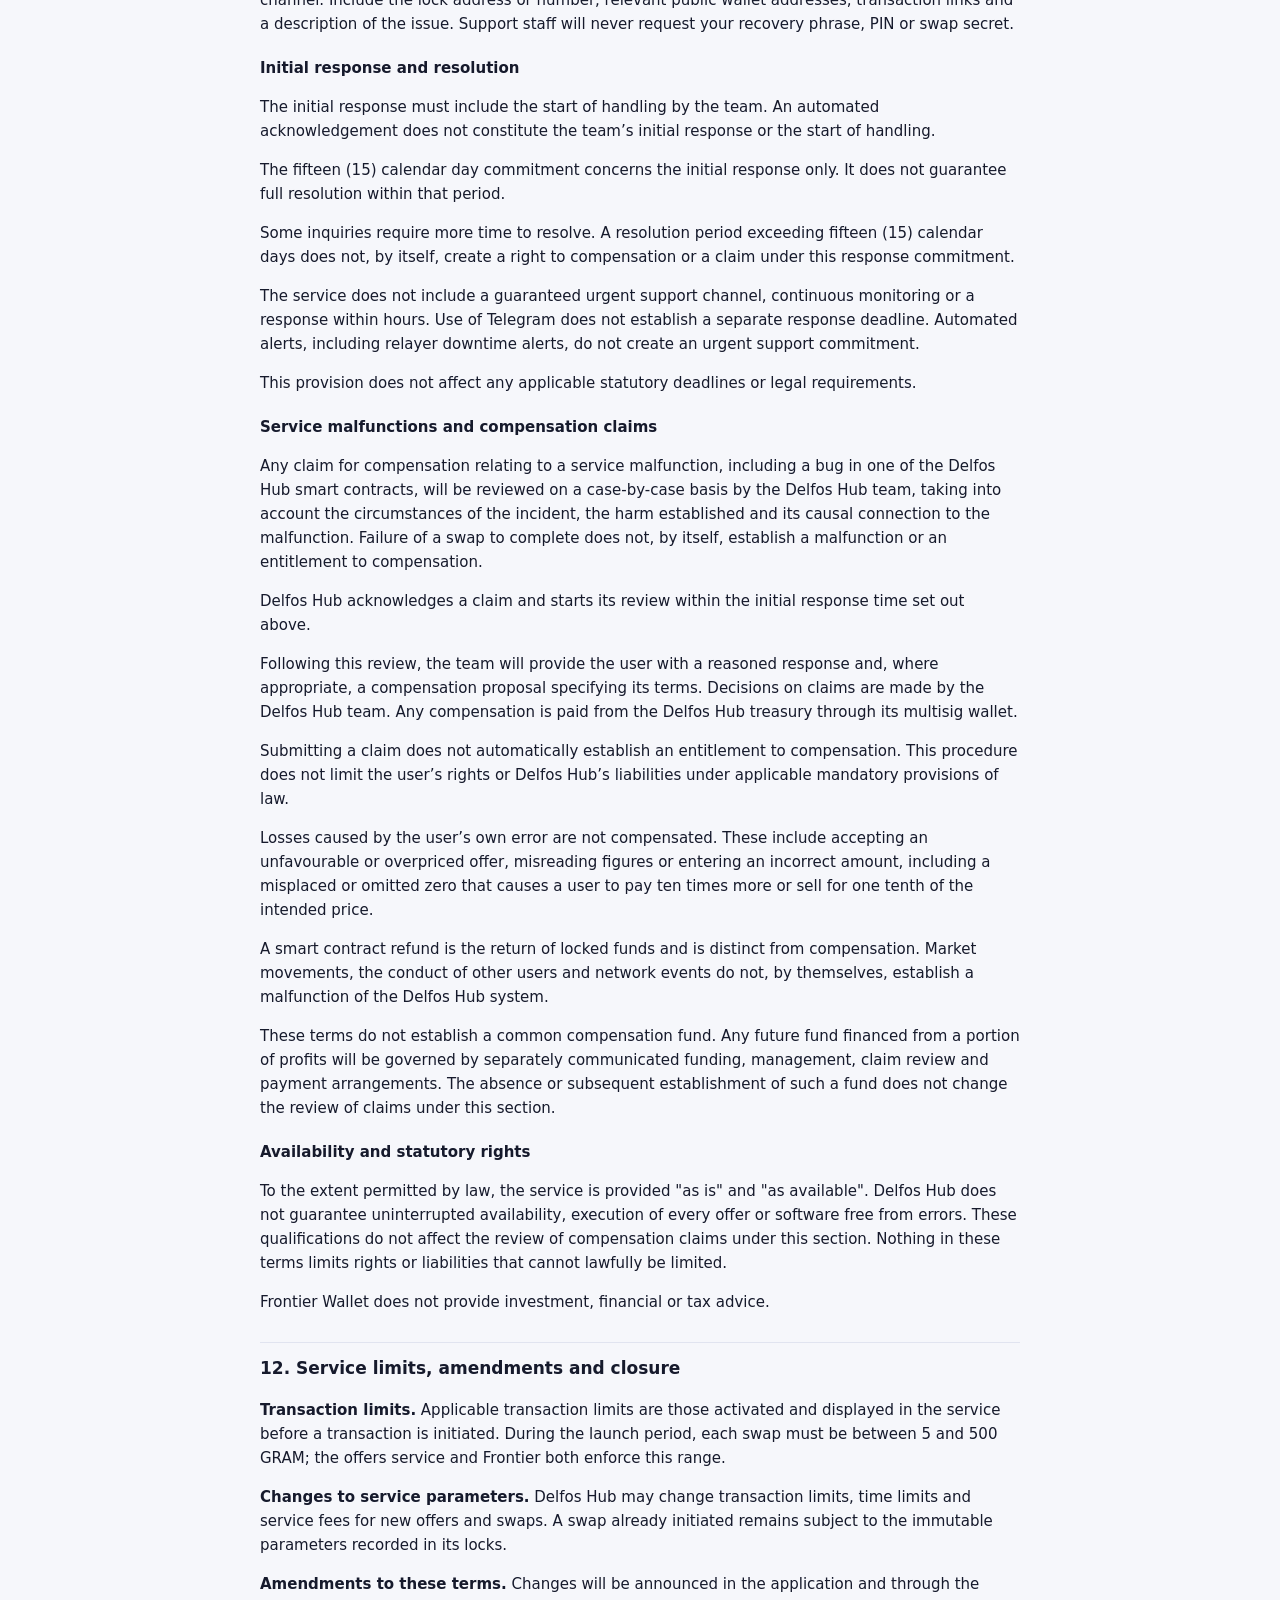
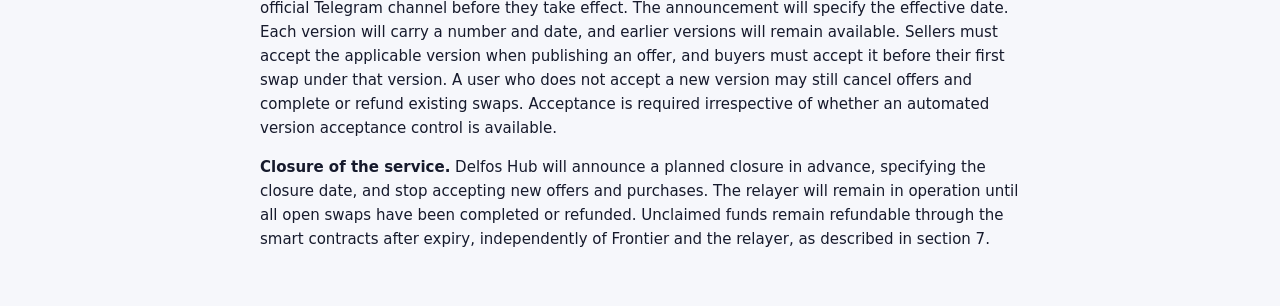
==== commit d7720a09: "Terms: the hold after an unclaimed answer and how to lift it" ====
--- a/terms.html
+++ b/terms.html
@@ -188,6 +188,19 @@
 per IP address. Each acceptance requires an actual GRAM lock lasting
 approximately 30 hours. Buyers must check their pending transactions
 before authorising any further payment.</p>
+<p><strong>Unclaimed answers.</strong> If the seller locks LUNC in
+response to an acceptance, the offers service accepts that response, and
+the LUNC is not claimed before the seller’s lock expires, the buyer’s
+Terra Classic address cannot accept offers for 7 days after that lock
+expired. The seller then recovers that LUNC less the burn tax, which the
+network charges again on the refund, and two network fees. The hold does
+not apply when the seller’s response was refused or not given, or when
+the offer ended before the response. A buyer who could not claim for a
+reason outside their control, for example a change in the burn tax
+between the response and the claim, may ask a team member to lift the
+hold through the support channels in section 11, giving the address and
+the transaction of the GRAM lock. A lifted hold does not reverse the
+refund.</p>
 <p><strong>Unanswered acceptances.</strong> An unanswered acceptance
 counts as a miss. A seller’s offers are hidden when, over the preceding
 30 days, the seller has at least 3 misses and those misses are more than one fifth of all acceptances received in that period, answered or not. Offers become visible
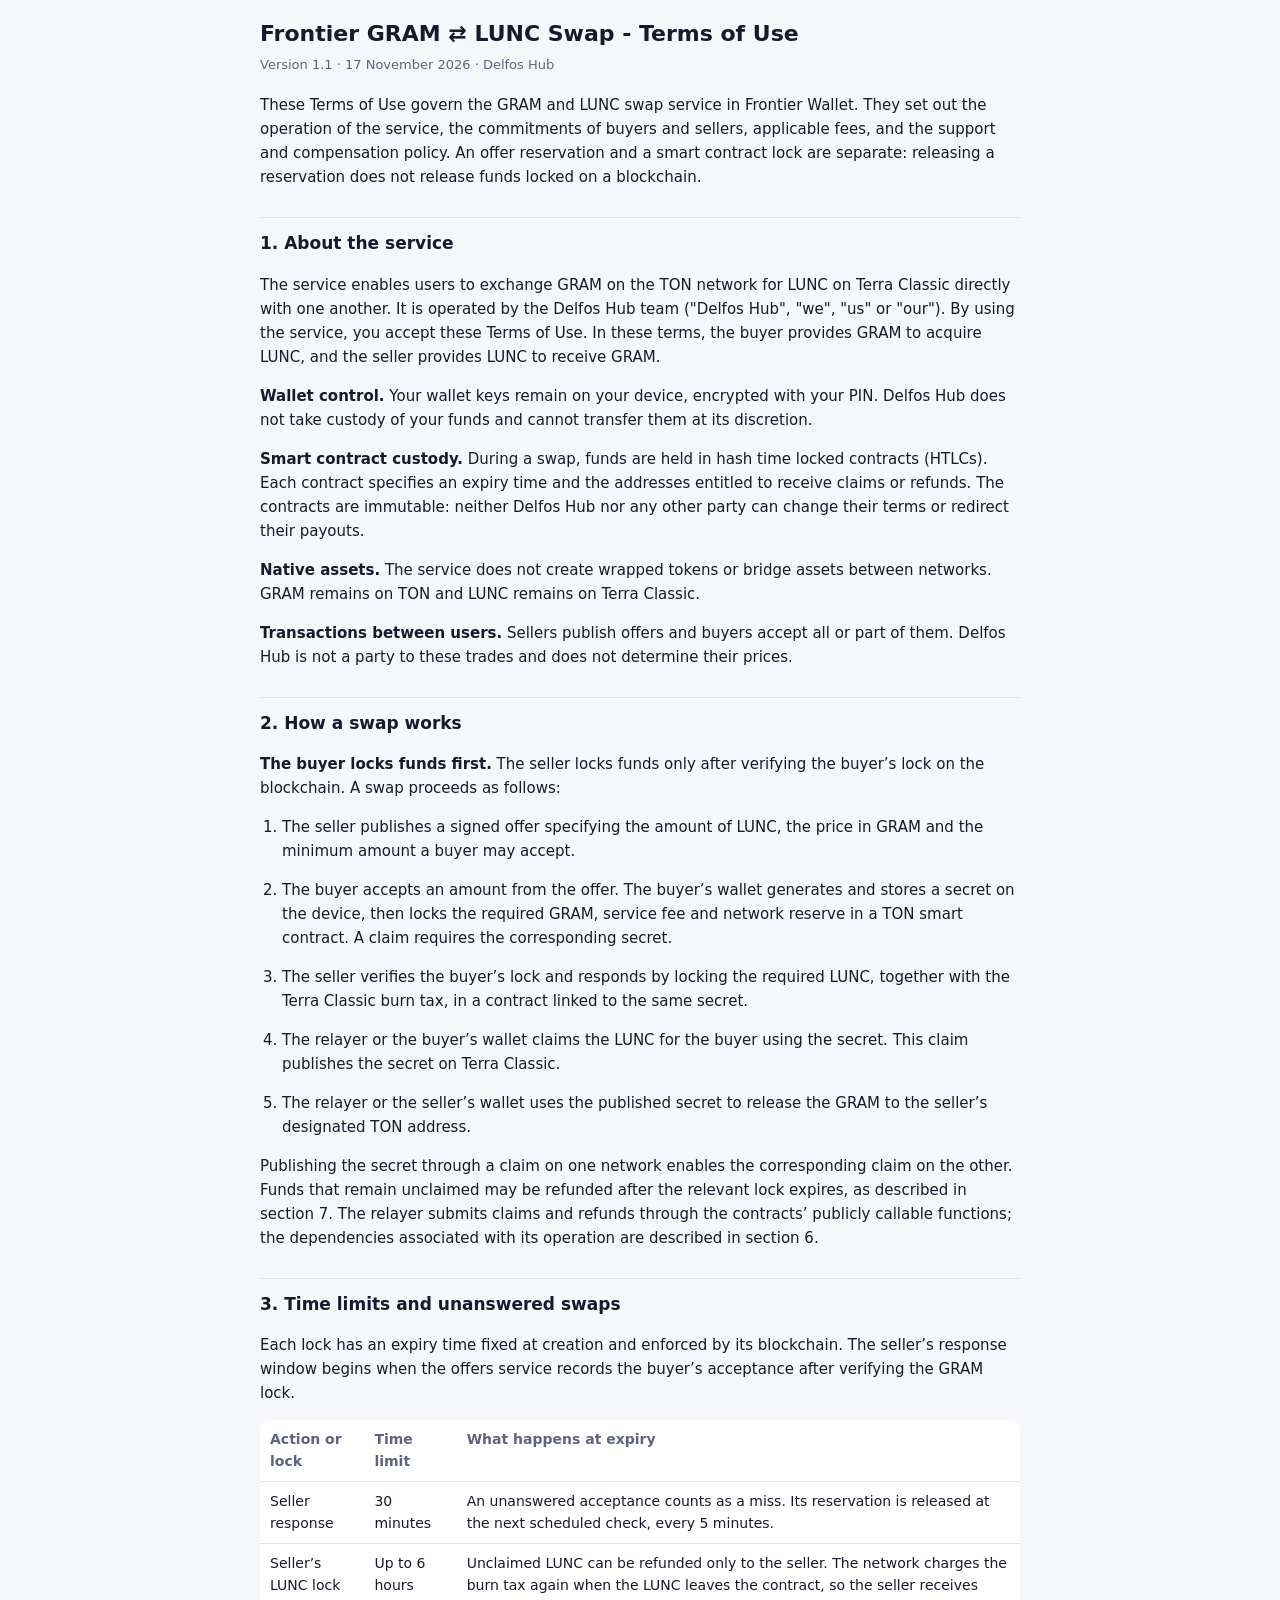
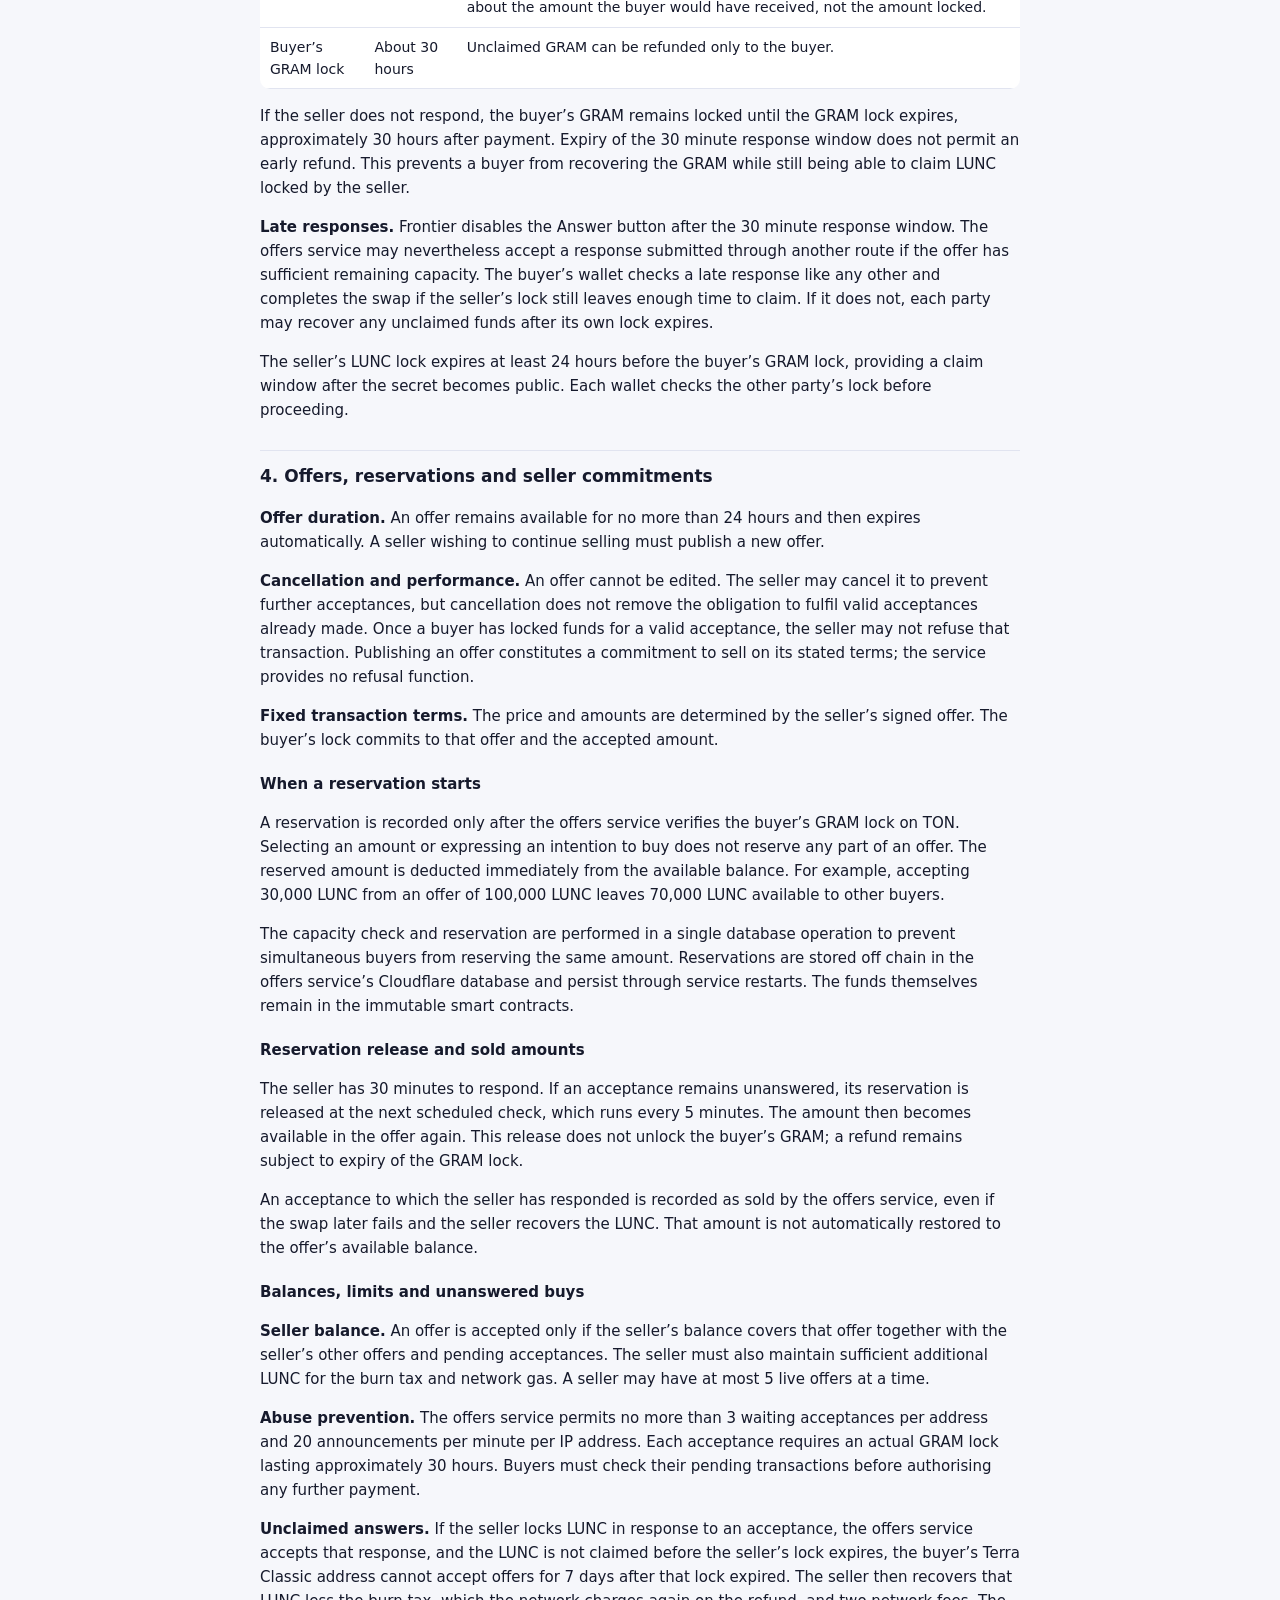
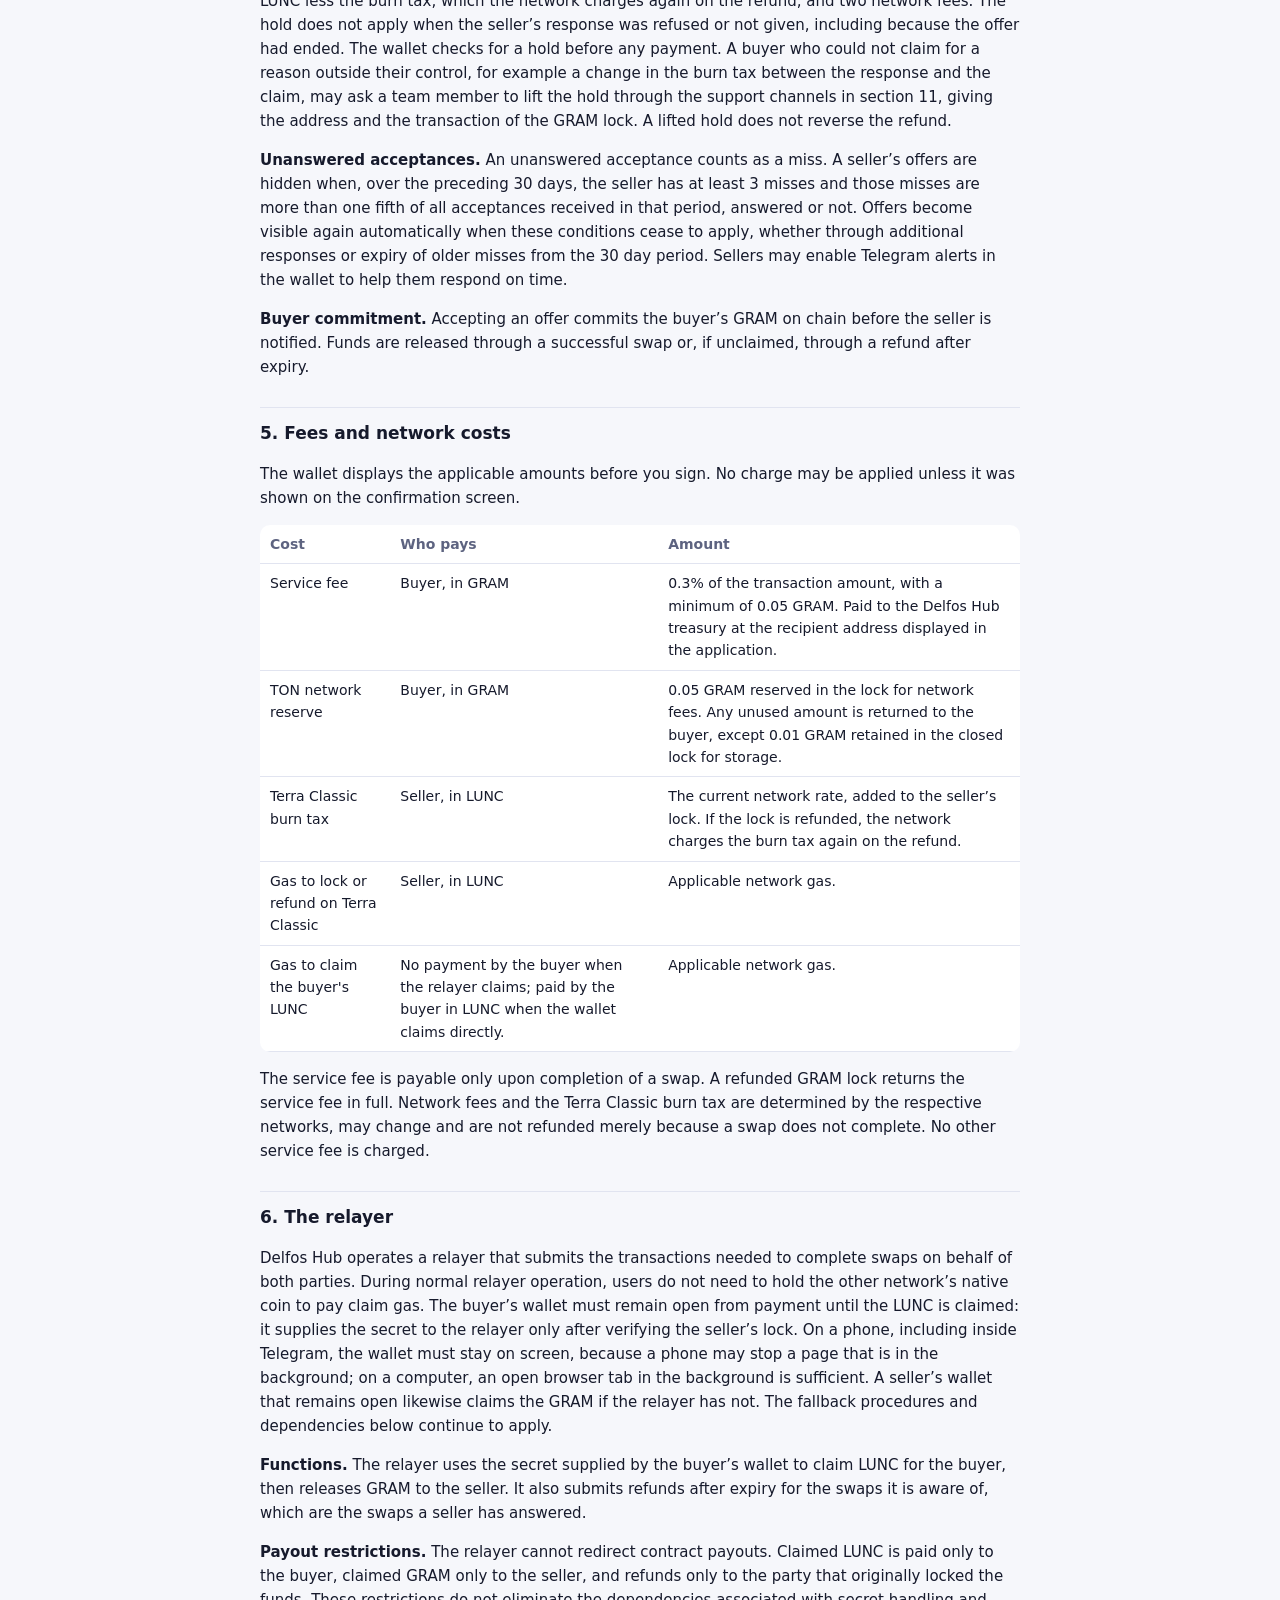
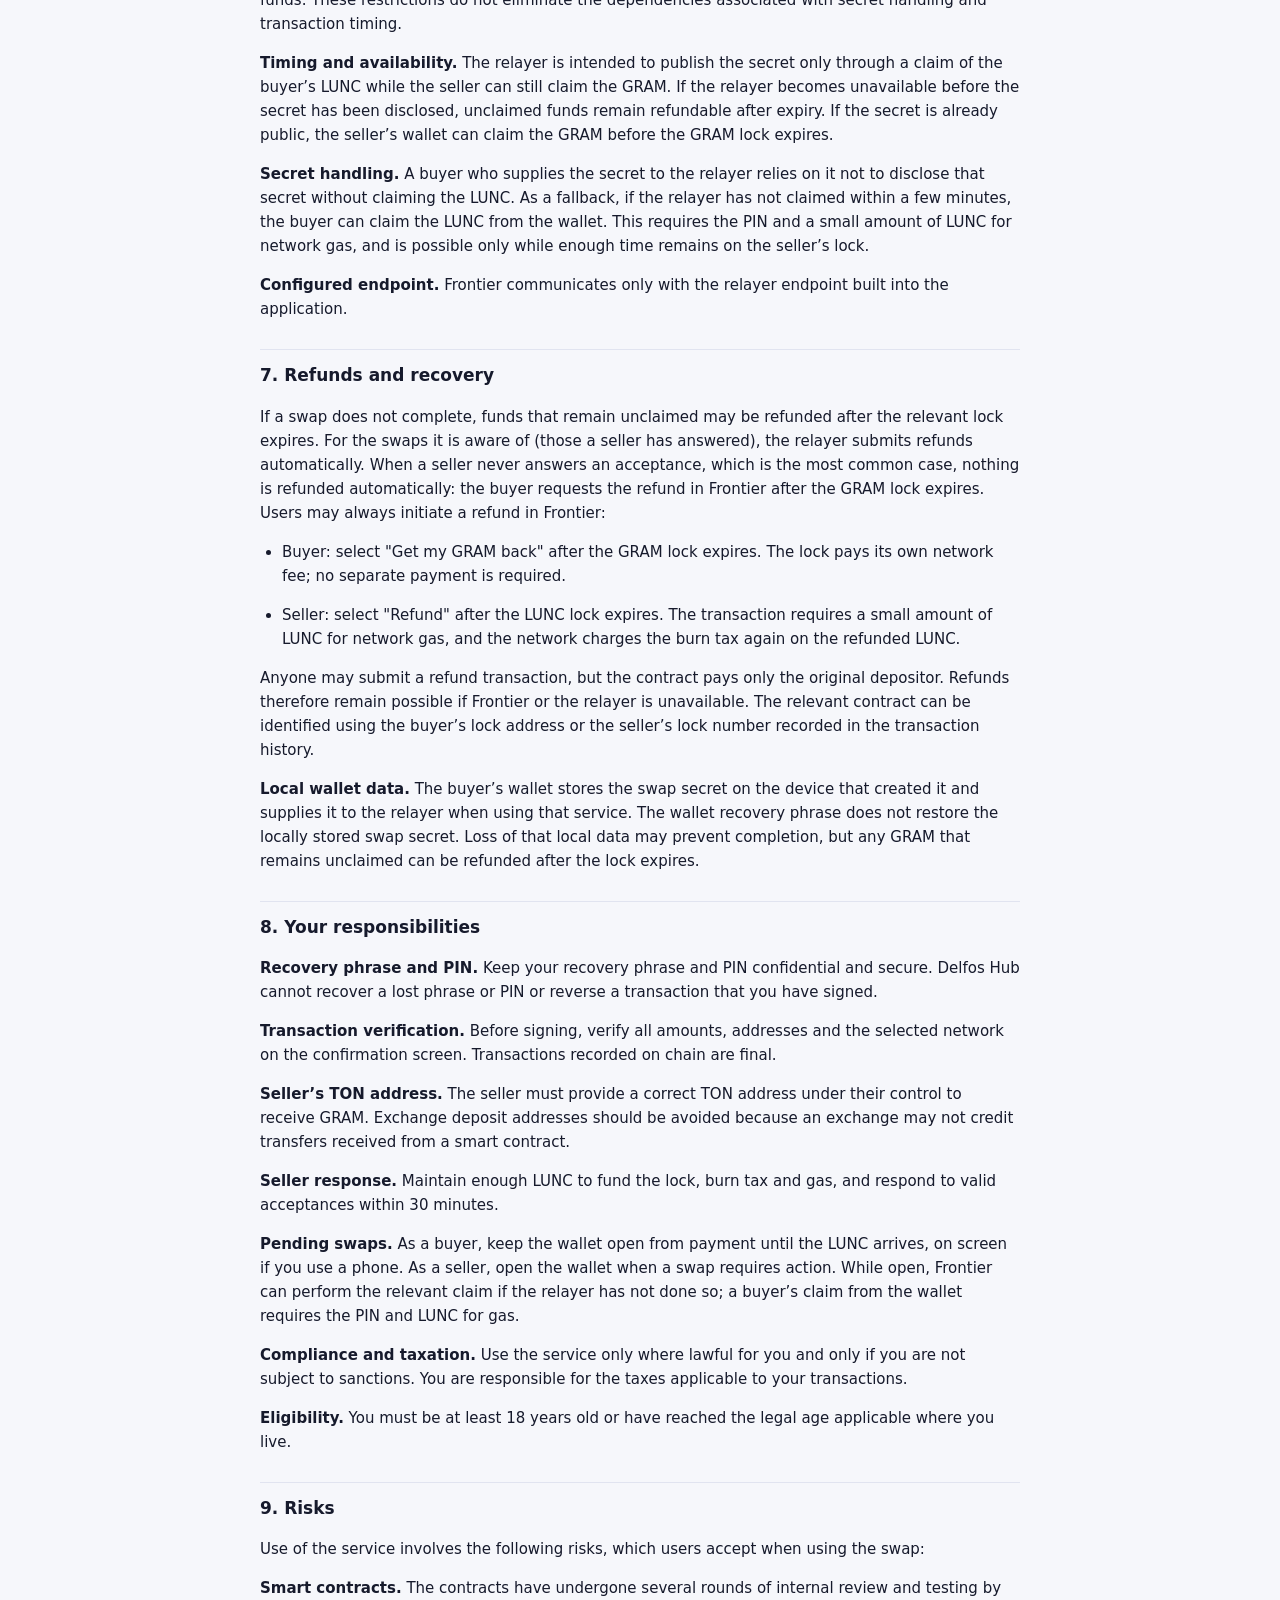
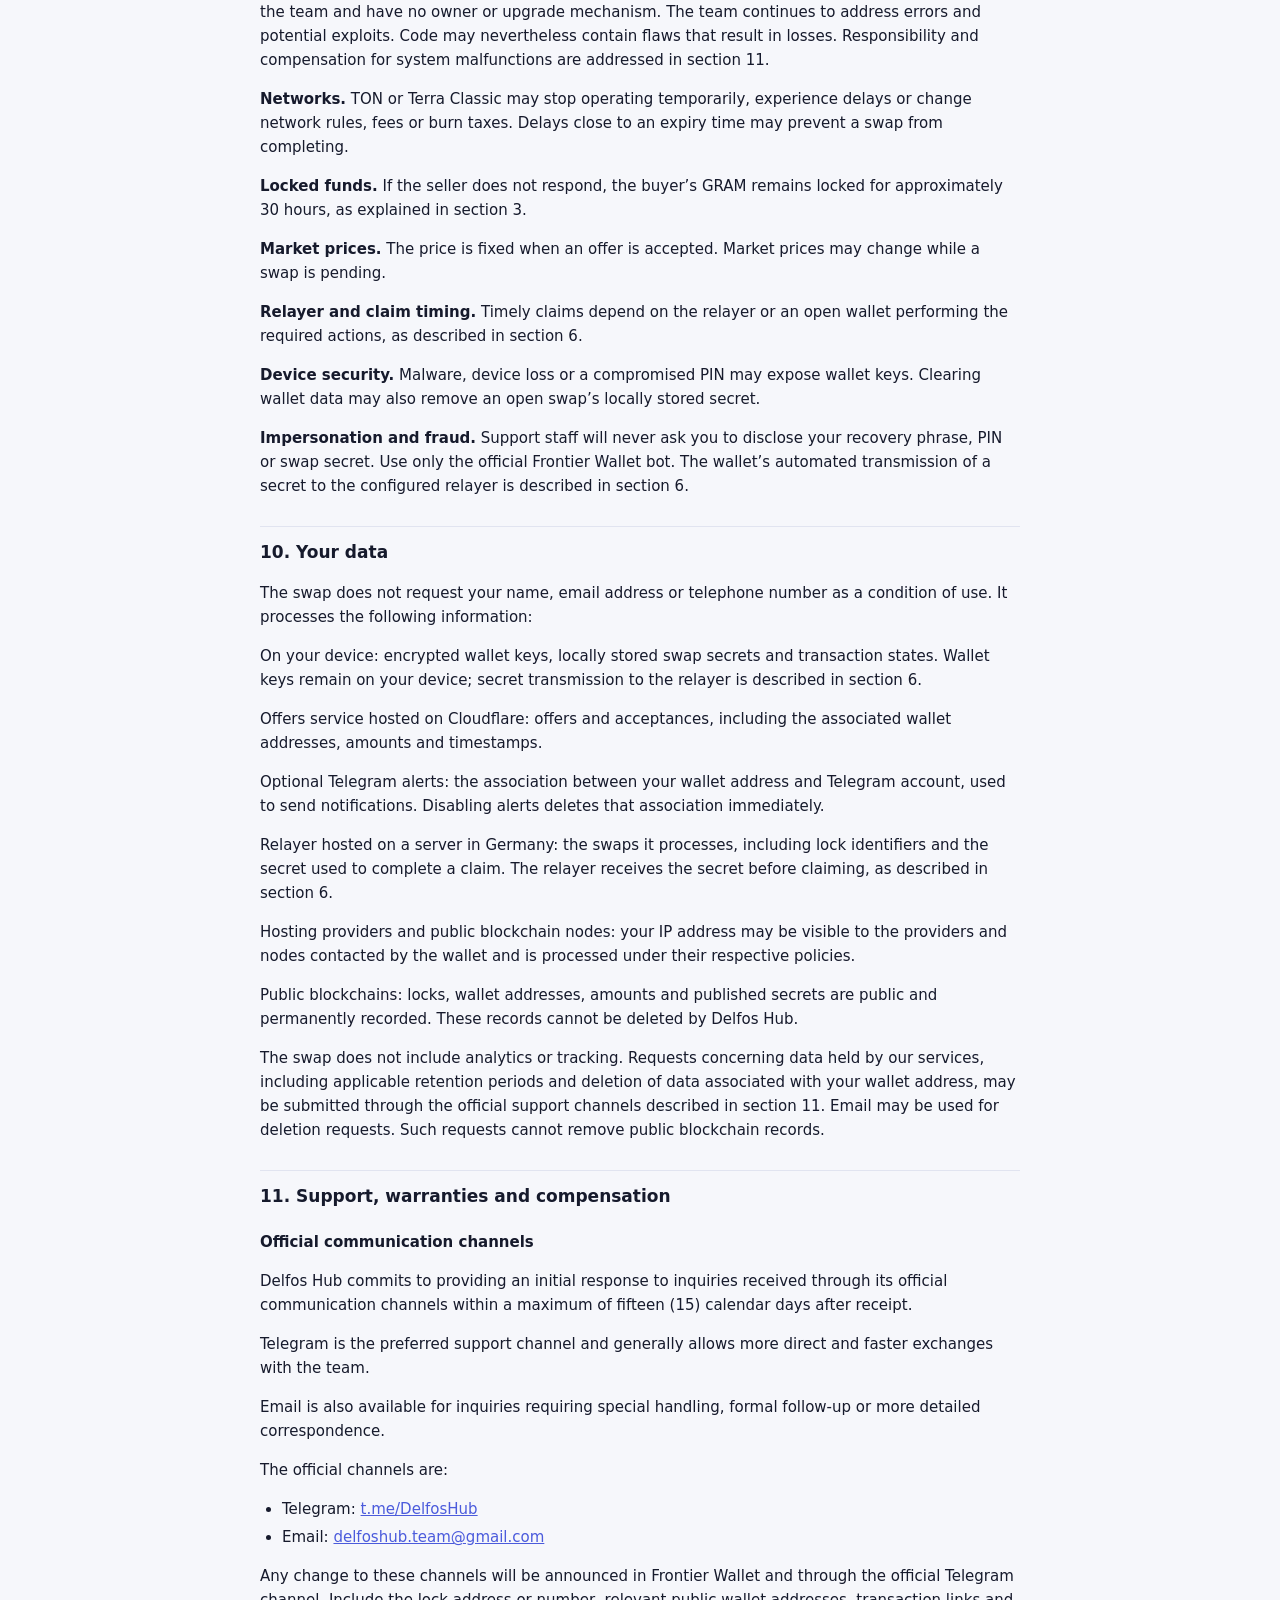
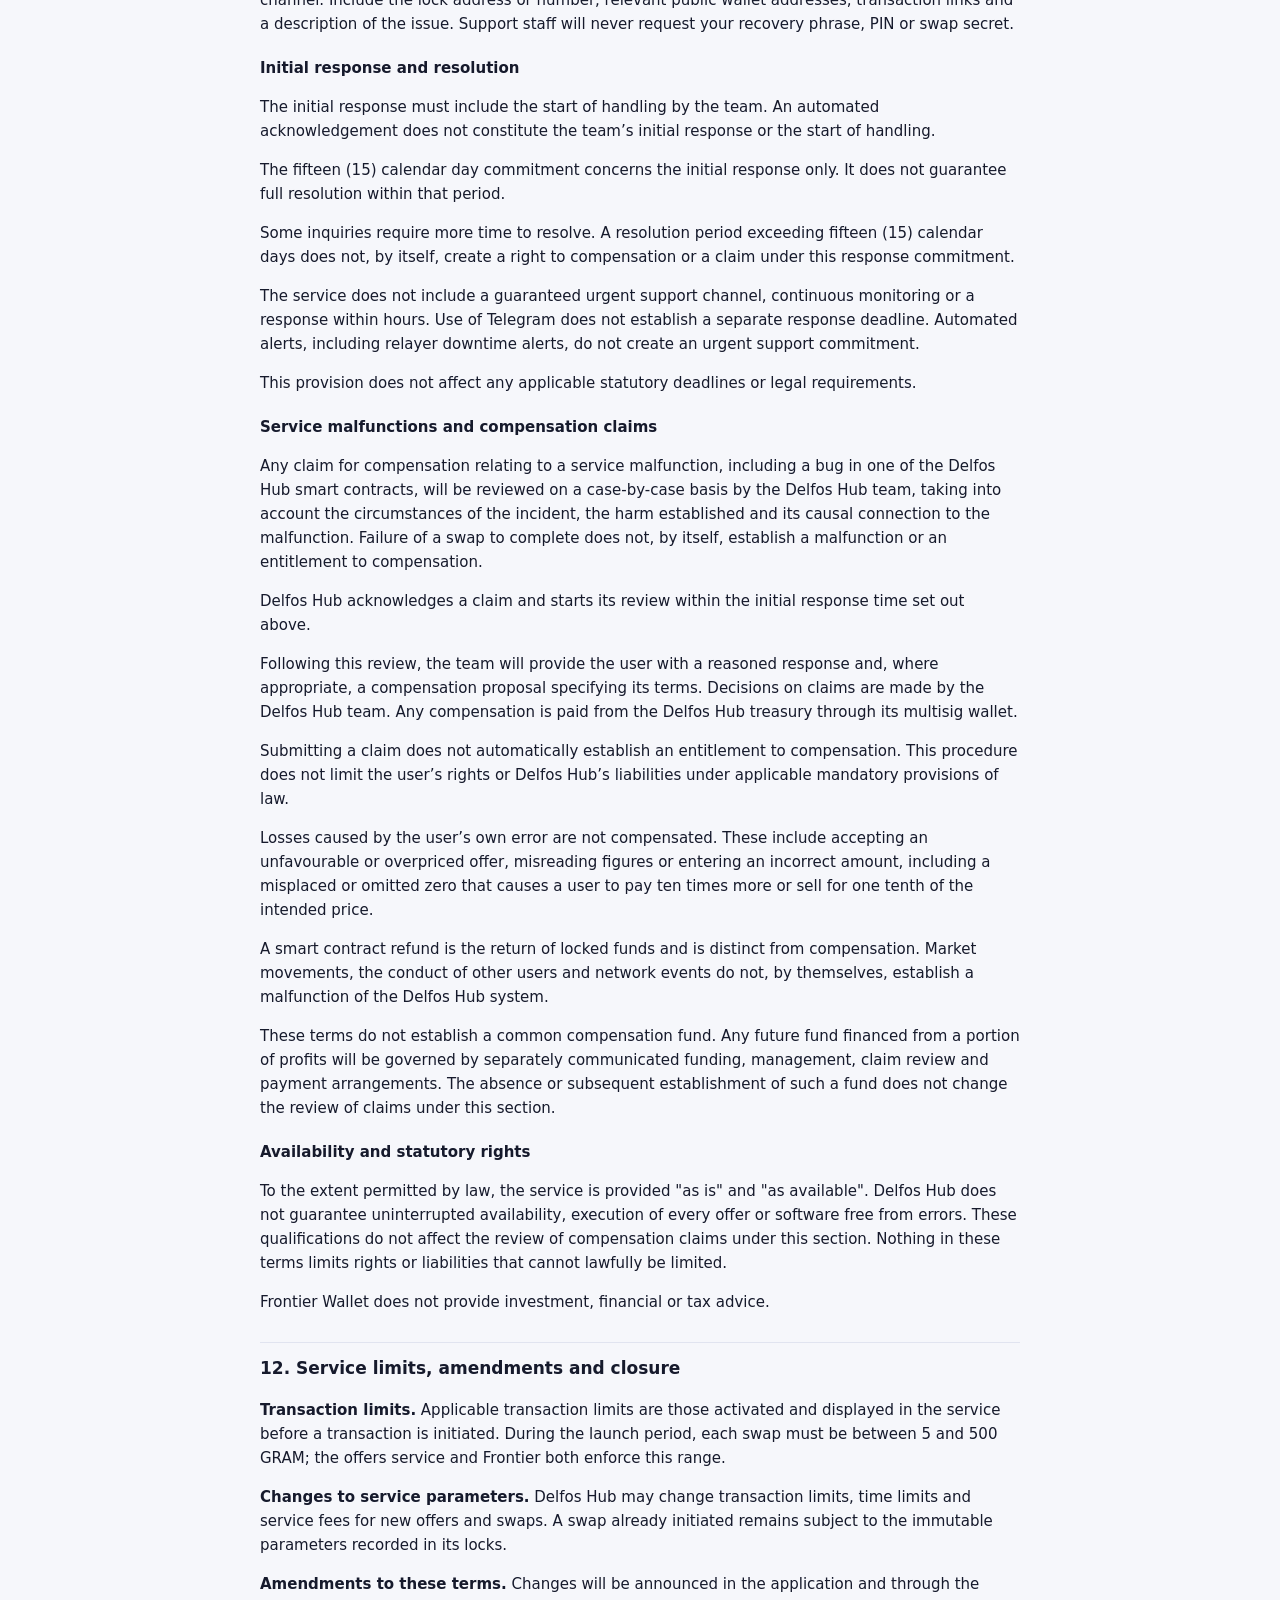
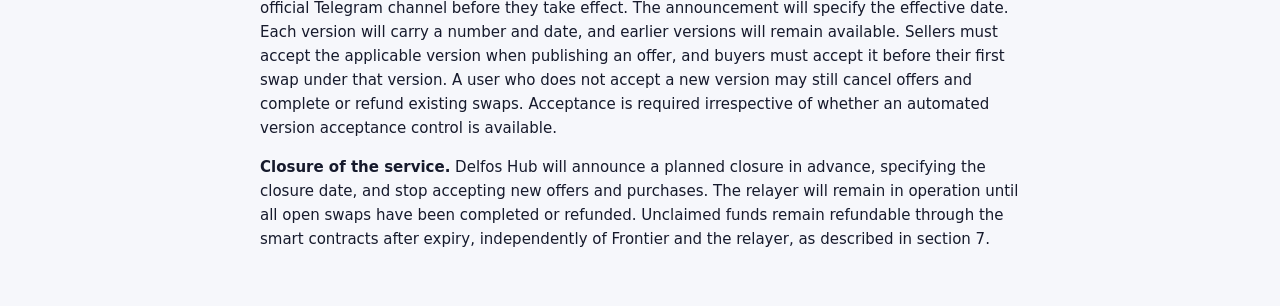
==== commit 92df5091: "Check the hold before paying; Terms wording of the hold" ====
--- a/terms.html
+++ b/terms.html
@@ -194,8 +194,9 @@
 Terra Classic address cannot accept offers for 7 days after that lock
 expired. The seller then recovers that LUNC less the burn tax, which the
 network charges again on the refund, and two network fees. The hold does
-not apply when the seller’s response was refused or not given, or when
-the offer ended before the response. A buyer who could not claim for a
+not apply when the seller’s response was refused or not given, including
+because the offer had ended. The wallet checks for a hold before any
+payment. A buyer who could not claim for a
 reason outside their control, for example a change in the burn tax
 between the response and the claim, may ask a team member to lift the
 hold through the support channels in section 11, giving the address and
